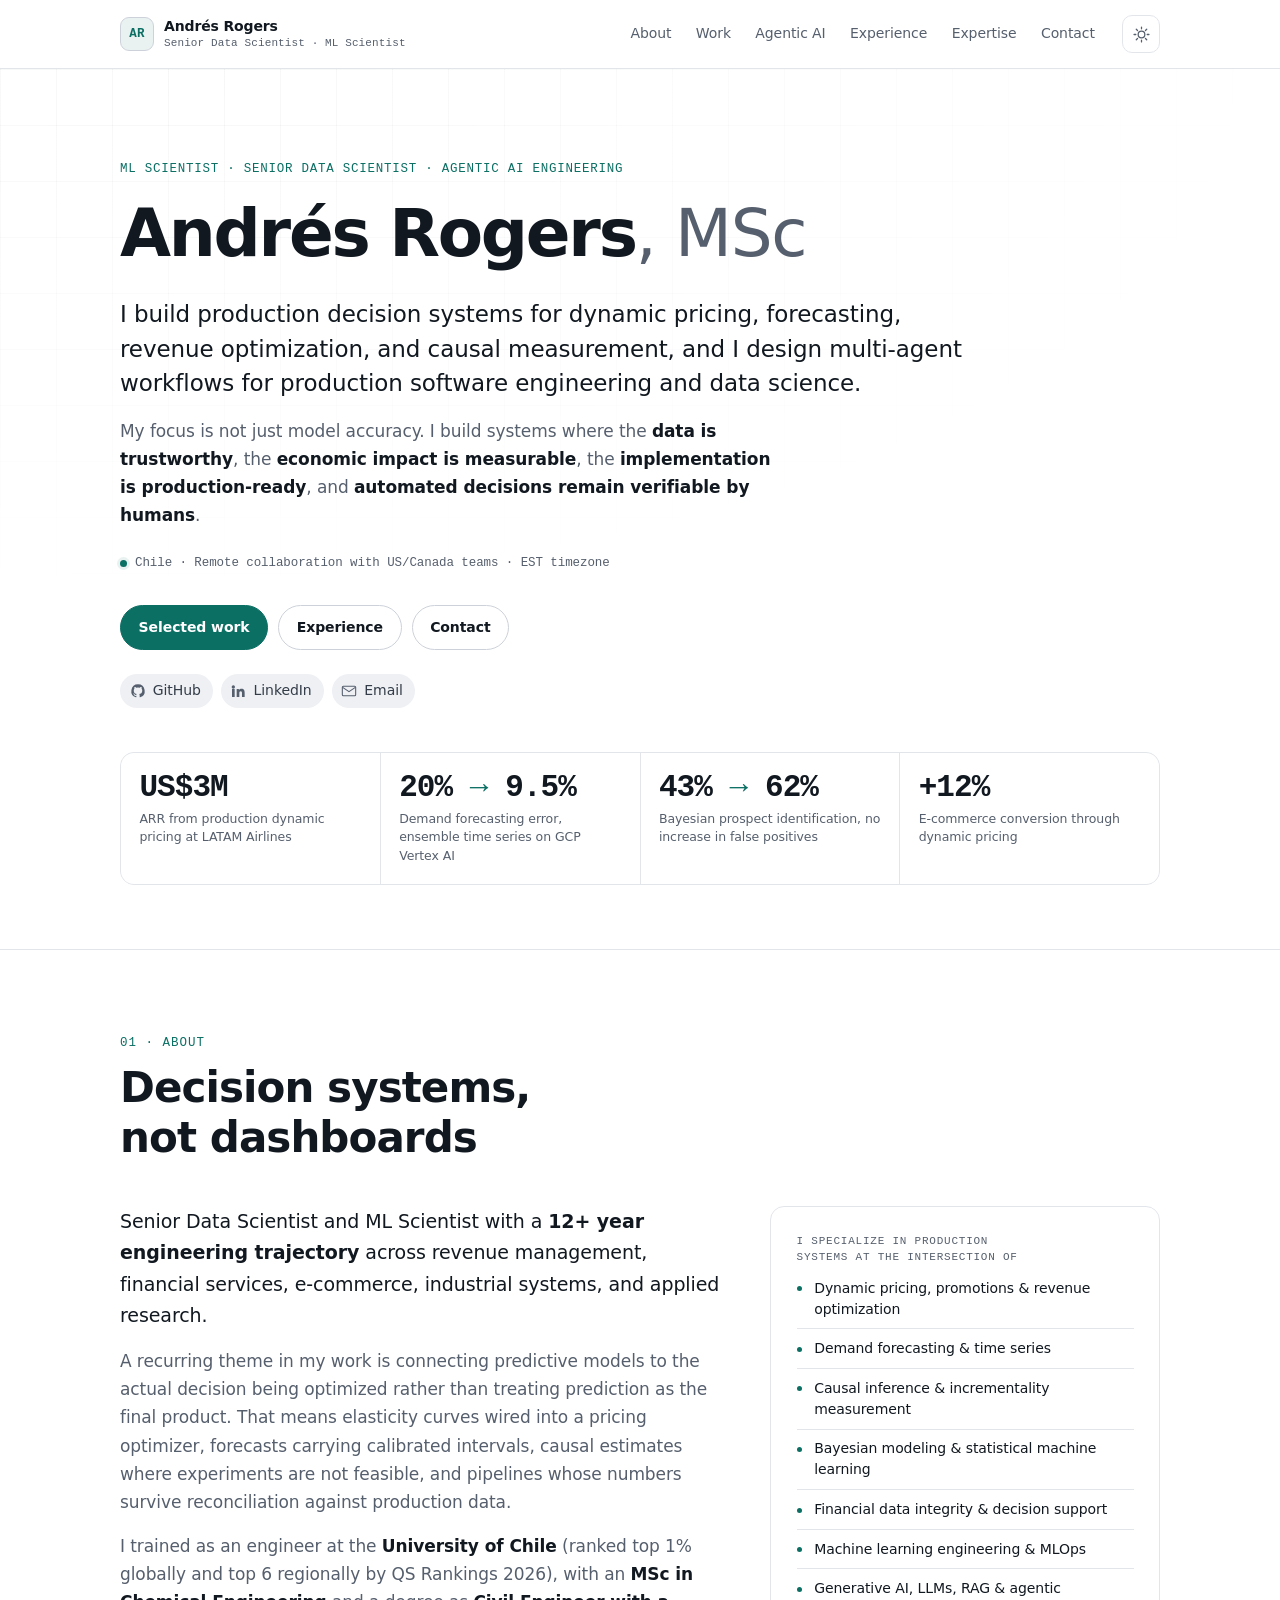
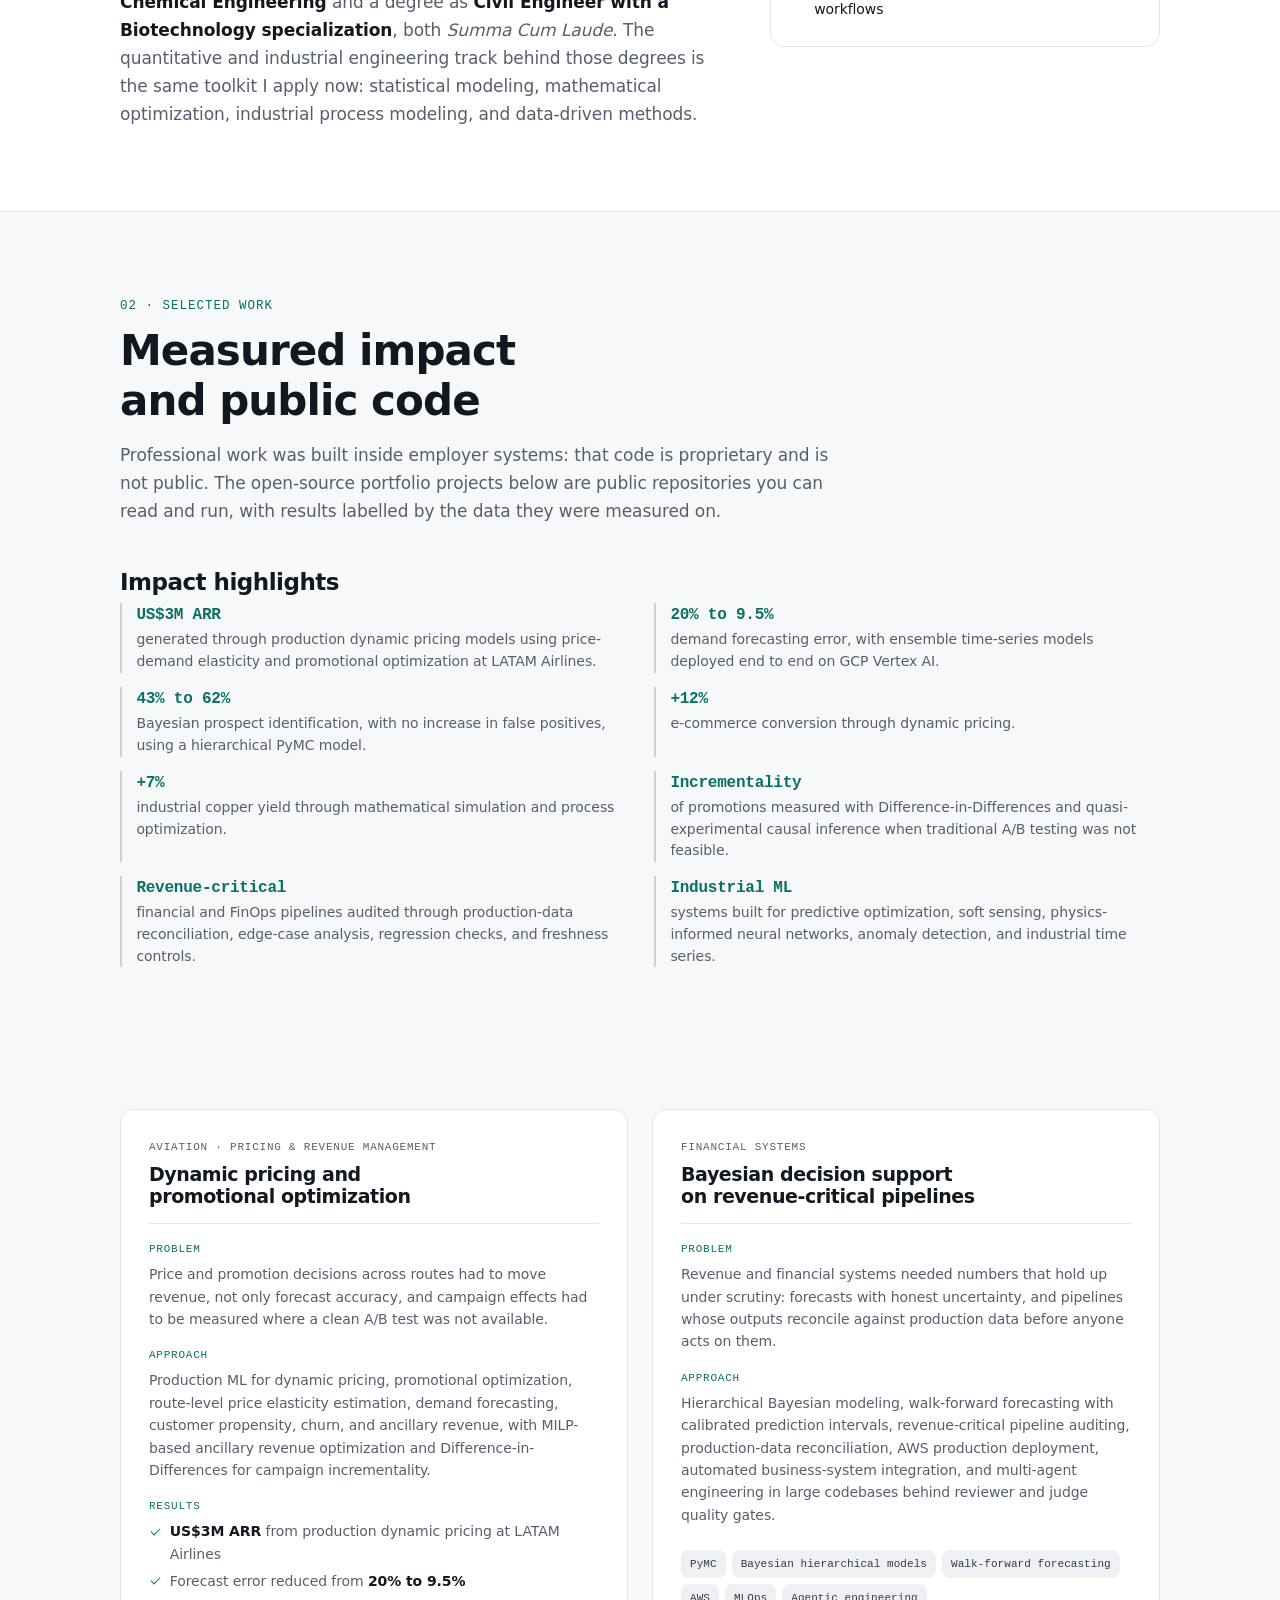
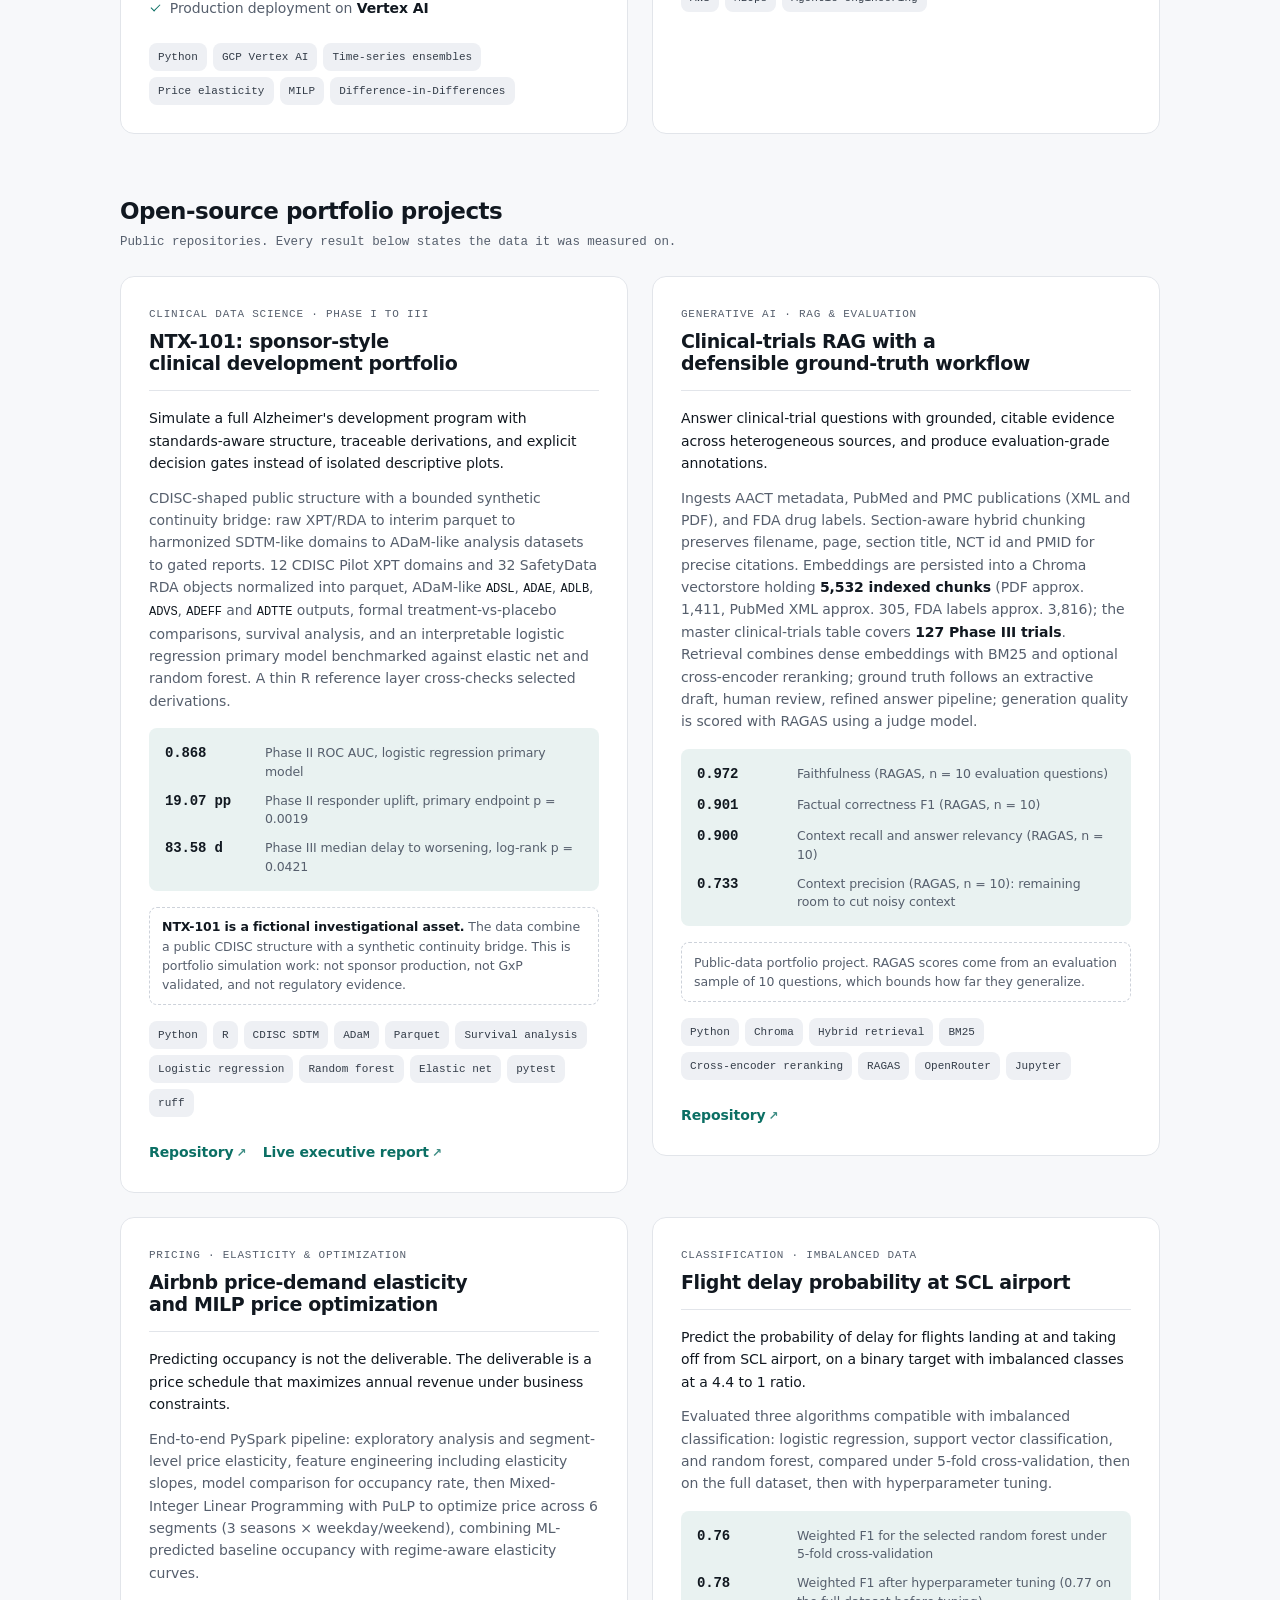
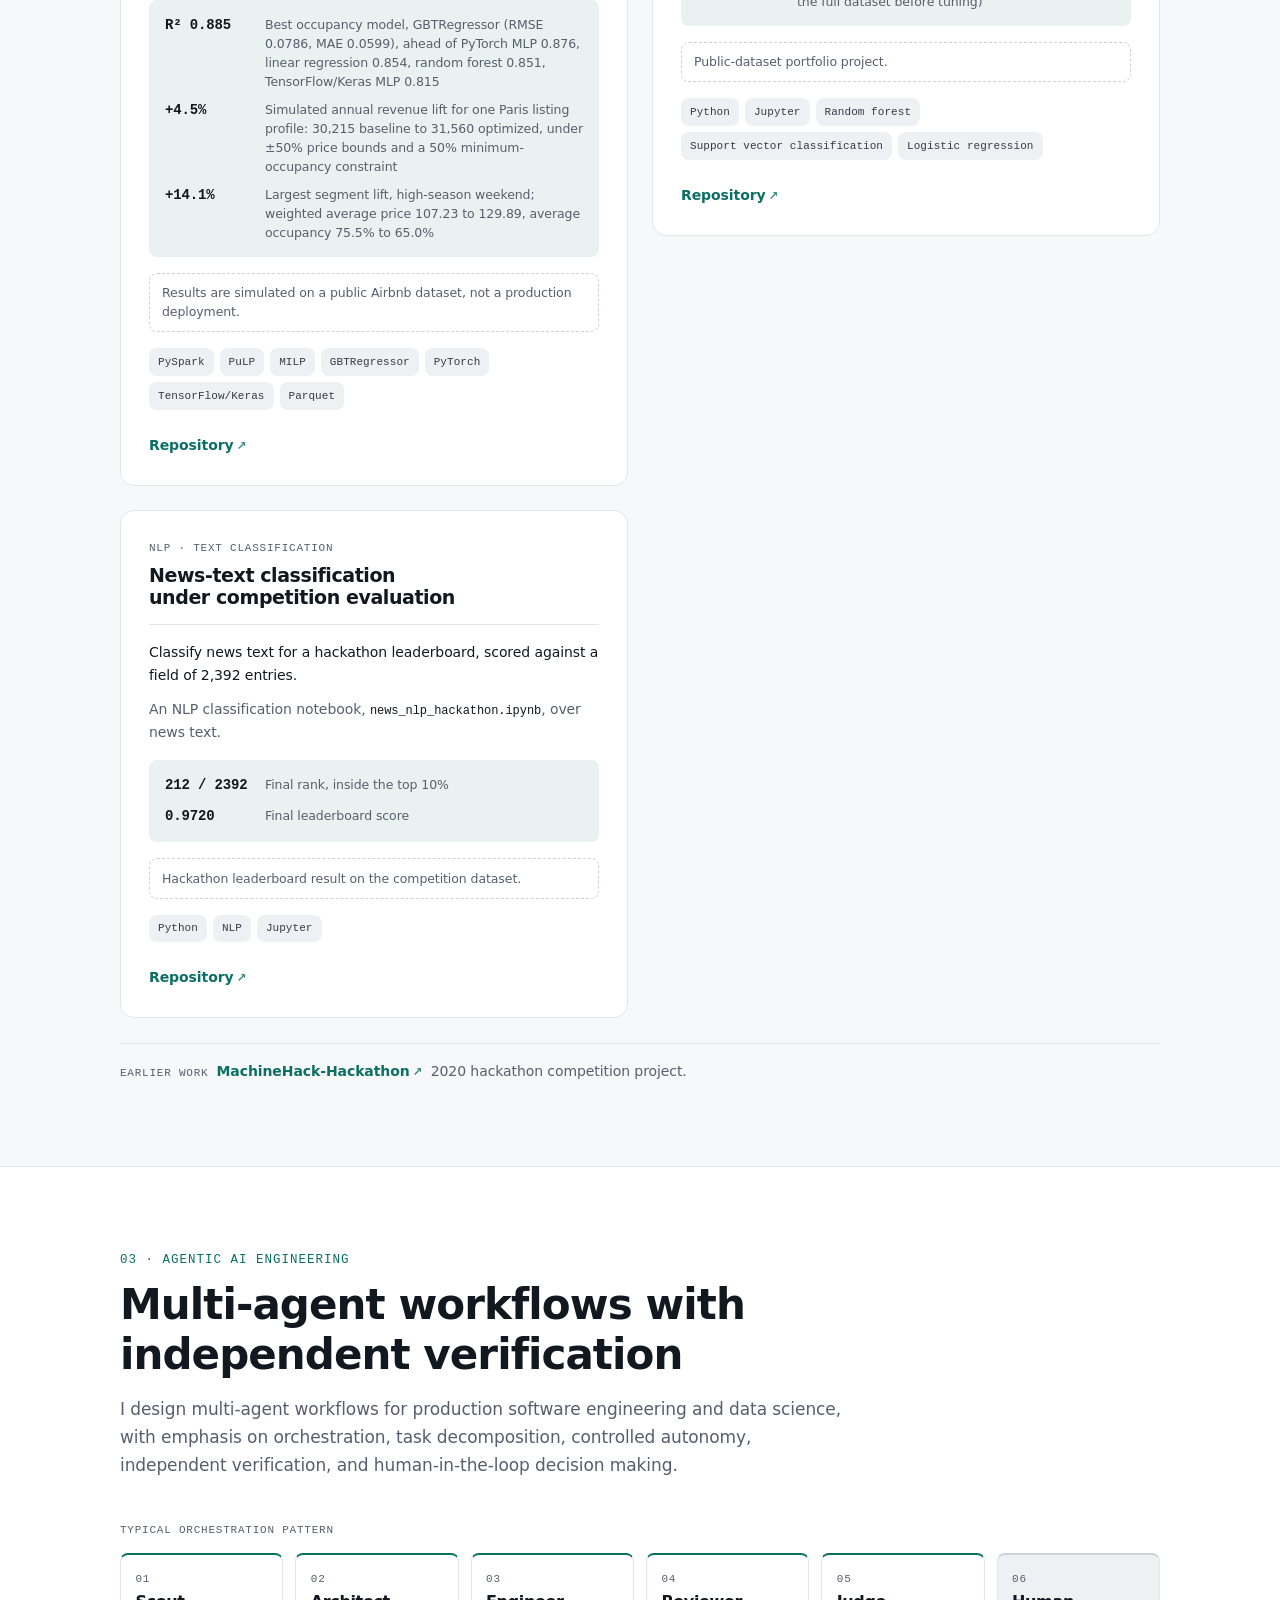
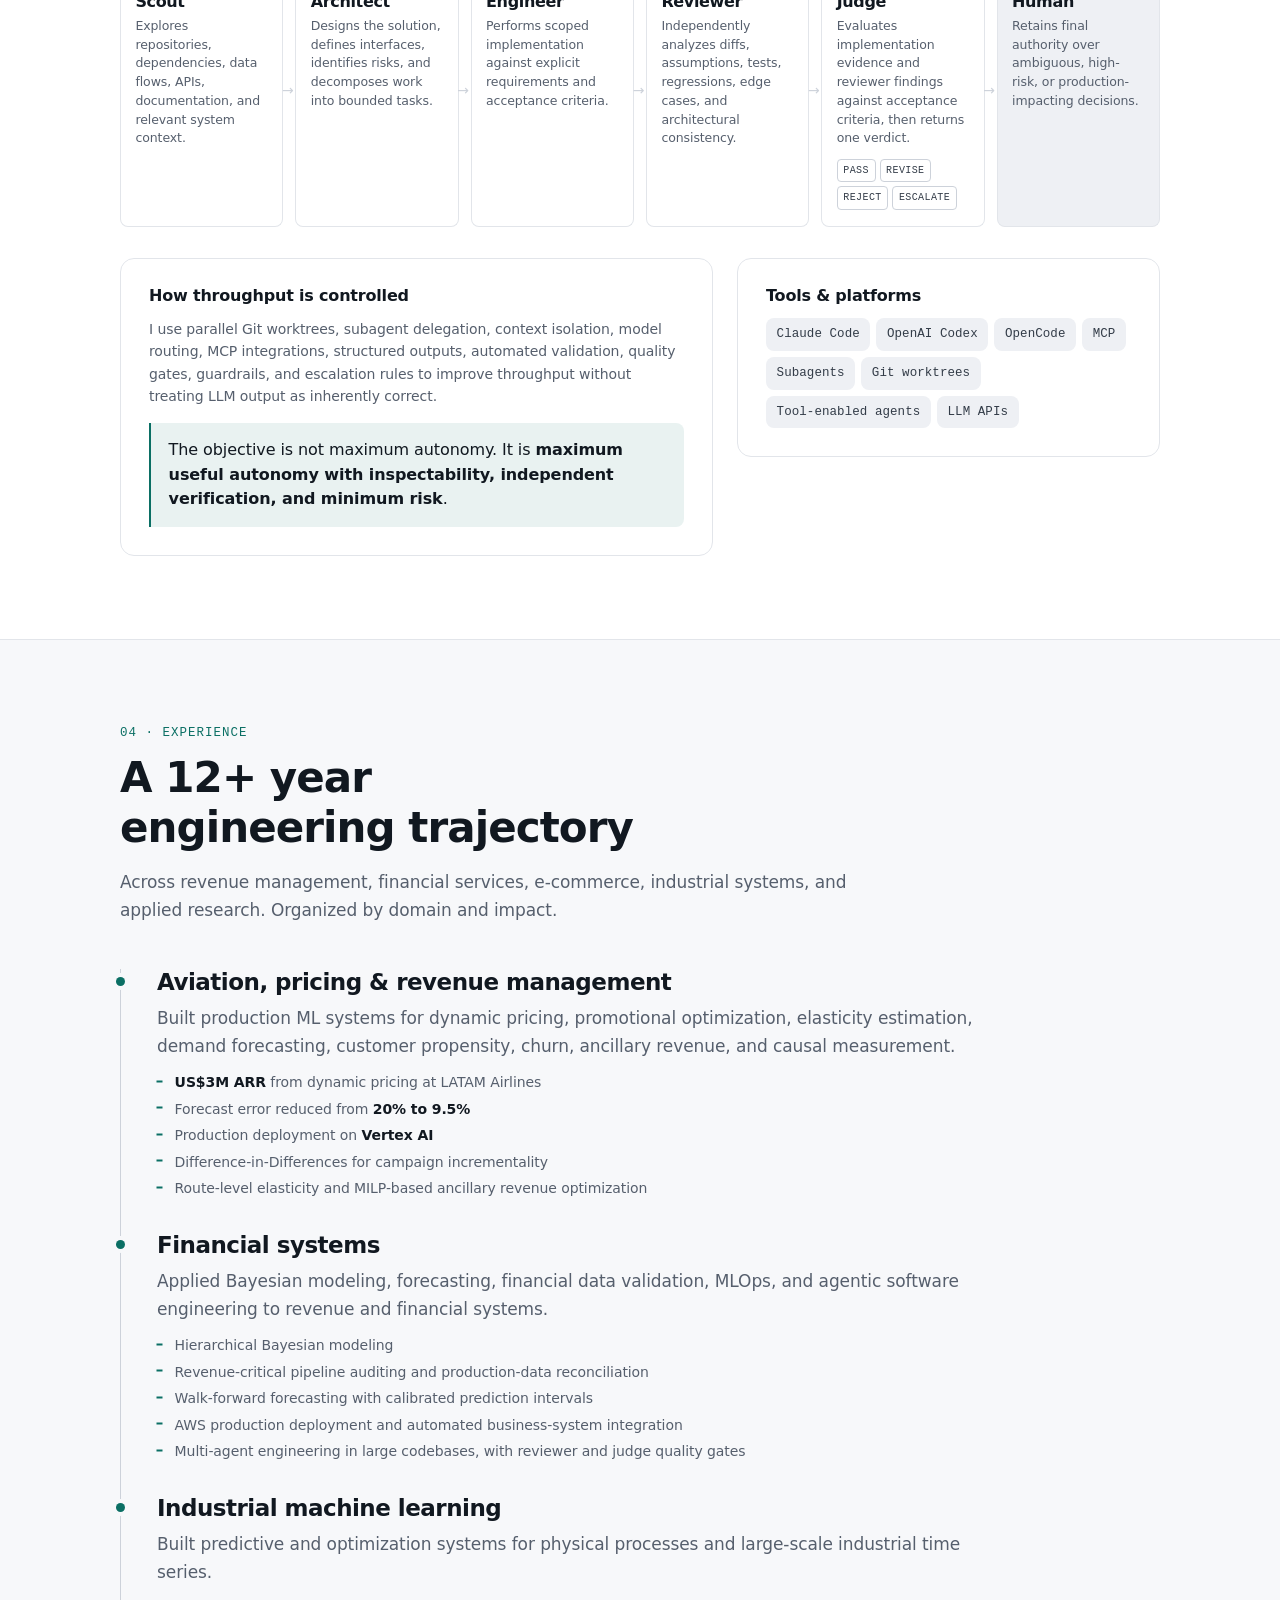
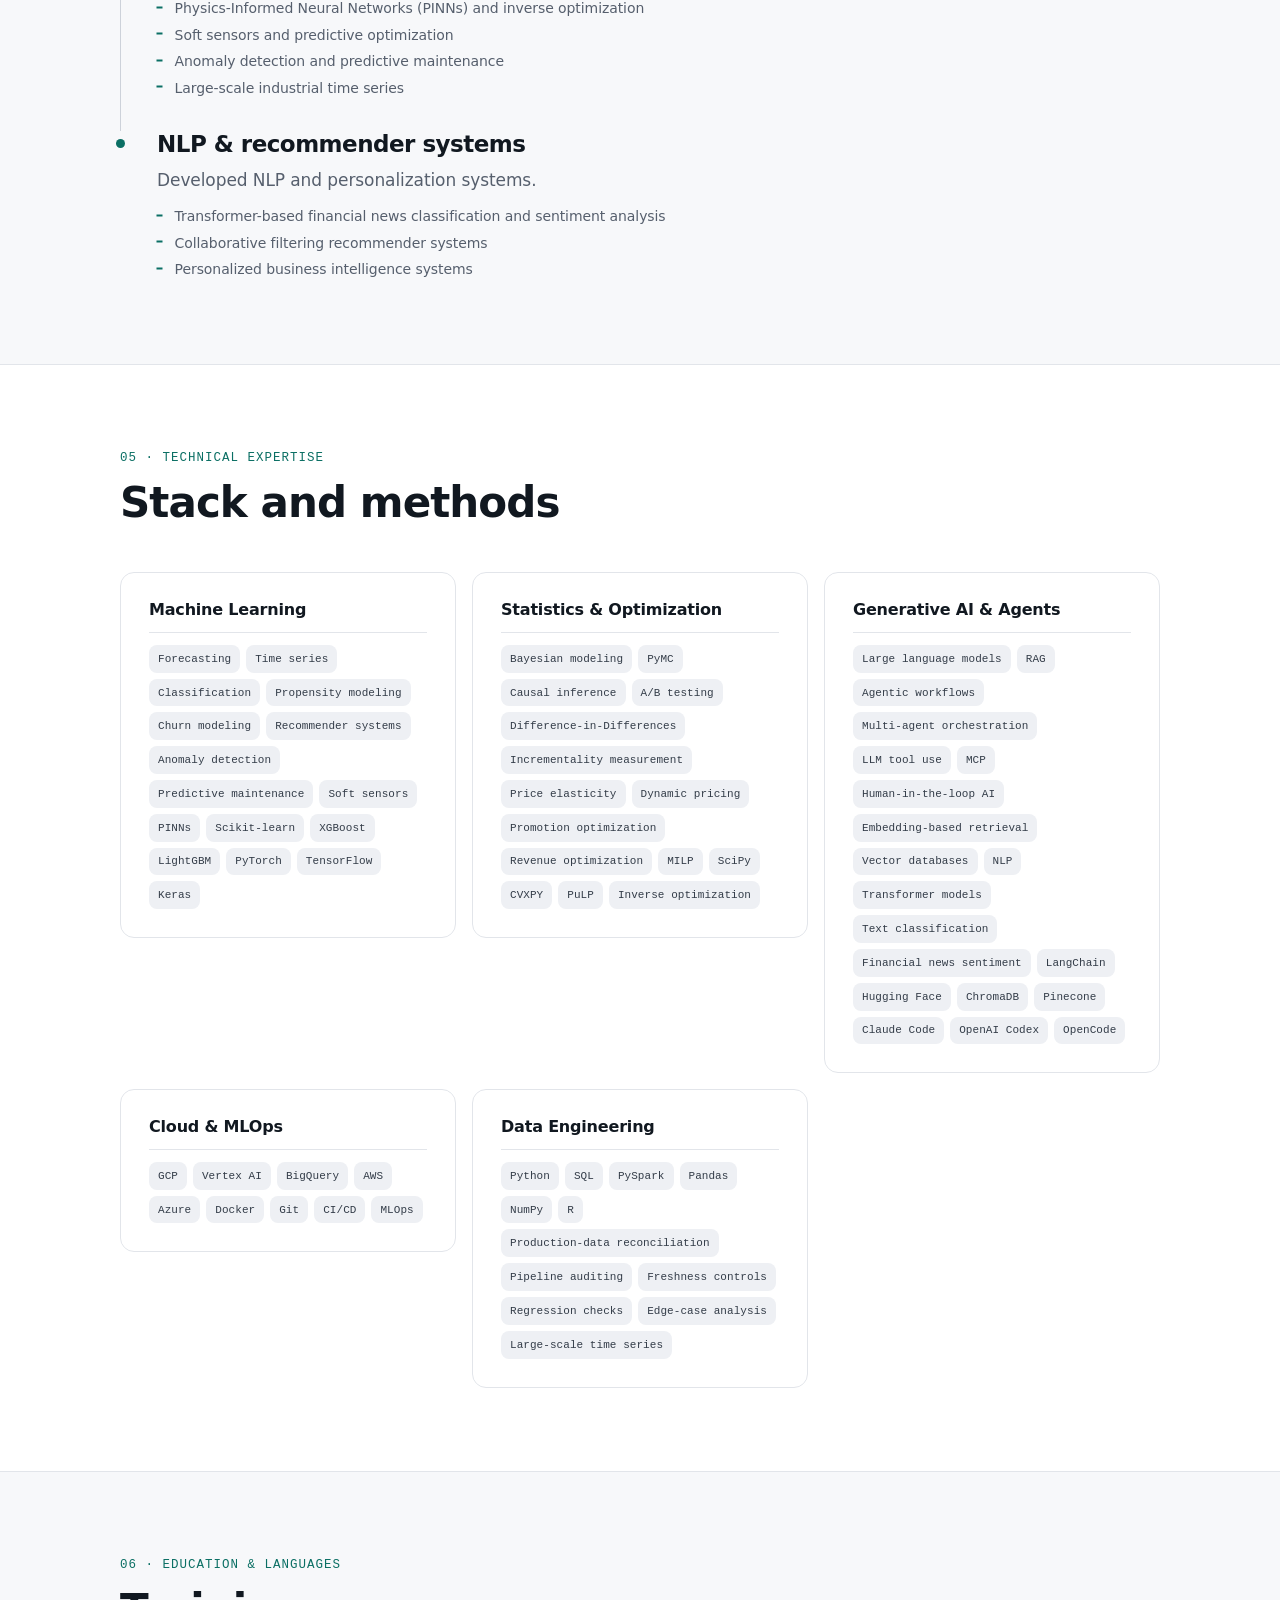
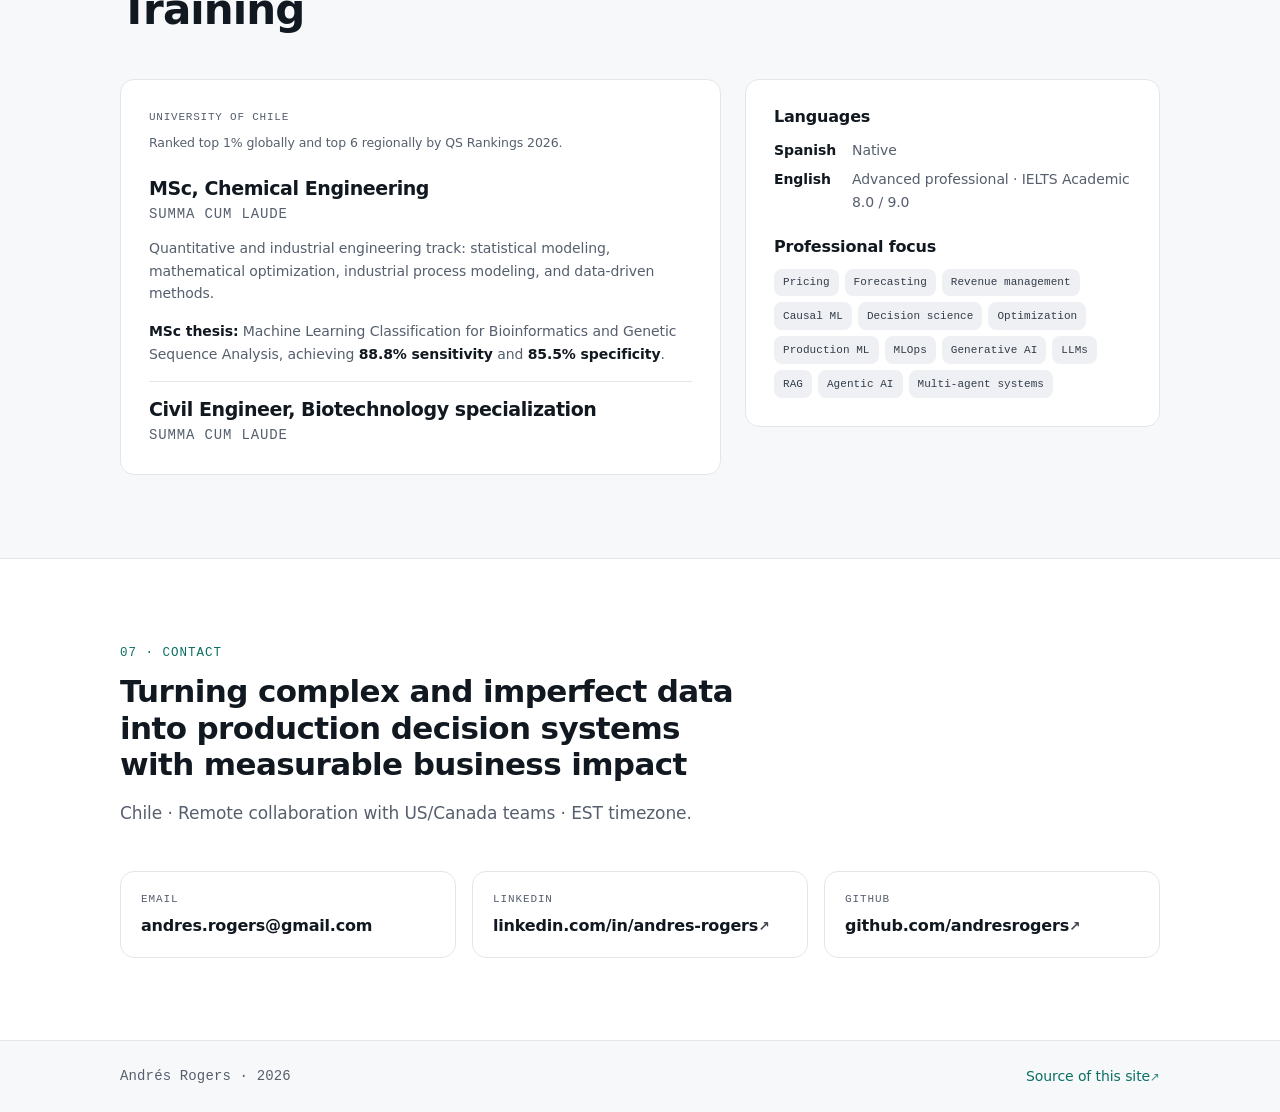
==== index.html @ 5657f686 "Add portfolio site Single-page static portfolio: hero with headline impact metrics, about, professio" ====
<!DOCTYPE html>
<html lang="en" data-theme="dark">
<head>
<meta charset="utf-8">
<meta name="viewport" content="width=device-width, initial-scale=1">
<title>Andrés Rogers · Senior Data Scientist &amp; ML Scientist</title>
<meta name="description" content="ML Scientist and Senior Data Scientist: production dynamic pricing, forecasting, causal inference, revenue optimization, and agentic AI engineering.">
<meta name="author" content="Andrés Rogers">
<link rel="canonical" href="https://andresrogers.github.io/">
<meta name="color-scheme" content="dark light">
<meta name="theme-color" content="#0a0c0f" media="(prefers-color-scheme: dark)">
<meta name="theme-color" content="#ffffff" media="(prefers-color-scheme: light)">
<meta property="og:type" content="website">
<meta property="og:site_name" content="Andrés Rogers">
<meta property="og:locale" content="en_US">
<meta property="og:title" content="Andrés Rogers · Senior Data Scientist &amp; ML Scientist">
<meta property="og:description" content="Production dynamic pricing, forecasting, causal inference, revenue optimization, and agentic AI engineering. 12+ year engineering trajectory.">
<meta property="og:url" content="https://andresrogers.github.io/">
<meta property="og:image" content="https://andresrogers.github.io/assets/og-image.png">
<meta property="og:image:width" content="1200">
<meta property="og:image:height" content="630">
<meta property="og:image:alt" content="Andrés Rogers, Senior Data Scientist and ML Scientist">
<meta name="twitter:card" content="summary_large_image">
<meta name="twitter:title" content="Andrés Rogers · Senior Data Scientist &amp; ML Scientist">
<meta name="twitter:description" content="Production dynamic pricing, forecasting, causal inference, revenue optimization, and agentic AI engineering. 12+ year engineering trajectory.">
<meta name="twitter:image" content="https://andresrogers.github.io/assets/og-image.png">
<meta name="twitter:image:alt" content="Andrés Rogers, Senior Data Scientist and ML Scientist">
<link rel="icon" href="assets/favicon.svg" type="image/svg+xml">
<link rel="apple-touch-icon" href="assets/favicon.svg">
<script>
(function () {
  var root = document.documentElement;
  try {
    var s = window.localStorage.getItem("theme");
    var t = (s === "light" || s === "dark")
      ? s
      : (window.matchMedia && window.matchMedia("(prefers-color-scheme: light)").matches ? "light" : "dark");
    root.setAttribute("data-theme", t);
  } catch (e) {
    root.setAttribute("data-theme", "dark");
  }
  root.classList.add("js");
  window.__revealGuard = window.setTimeout(function () {
    root.classList.remove("js");
  }, 2500);
})();
</script>
<link rel="stylesheet" href="assets/css/style.css">
<script type="application/ld+json">
{
  "@context": "https://schema.org",
  "@type": "Person",
  "name": "Andrés Rogers",
  "alternateName": "Andres Rogers",
  "jobTitle": "Senior Data Scientist / ML Scientist",
  "description": "Senior Data Scientist and ML Scientist with a 12+ year engineering trajectory across revenue management, financial services, e-commerce, industrial systems, and applied research.",
  "url": "https://andresrogers.github.io/",
  "email": "mailto:andres.rogers@gmail.com",
  "alumniOf": {
    "@type": "CollegeOrUniversity",
    "name": "University of Chile"
  },
  "sameAs": [
    "https://github.com/andresrogers",
    "https://www.linkedin.com/in/andres-rogers"
  ],
  "knowsAbout": [
    "Dynamic Pricing",
    "Revenue Optimization",
    "Demand Forecasting",
    "Time Series",
    "Causal Inference",
    "Difference-in-Differences",
    "Incrementality Measurement",
    "Bayesian Modeling",
    "Mathematical Optimization",
    "Mixed-Integer Linear Programming",
    "Production Machine Learning",
    "MLOps",
    "Generative AI",
    "Large Language Models",
    "Retrieval-Augmented Generation",
    "Agentic AI",
    "Multi-Agent Systems"
  ],
  "knowsLanguage": [
    {"@type": "Language", "name": "Spanish"},
    {"@type": "Language", "name": "English"}
  ]
}
</script>
</head>
<body>
<a class="skip-link" href="#main">Skip to main content</a>

<header class="site-header" id="site-header">
  <div class="wrap header-inner">
    <a class="brand" href="#top">
      <span class="brand-mark" aria-hidden="true">AR</span>
      <span class="brand-text">
        <span class="brand-name">Andrés Rogers</span>
        <span class="brand-role">Senior Data Scientist · ML Scientist</span>
      </span>
    </a>

    <nav class="site-nav" id="site-nav" aria-label="Main">
      <ul>
        <li><a href="#about">About</a></li>
        <li><a href="#work">Work</a></li>
        <li><a href="#agentic">Agentic AI</a></li>
        <li><a href="#experience">Experience</a></li>
        <li><a href="#expertise">Expertise</a></li>
        <li><a href="#contact">Contact</a></li>
      </ul>
    </nav>

    <div class="header-actions">
      <button class="icon-btn" id="theme-toggle" type="button" aria-label="Switch to light theme">
        <svg class="icon icon-moon" viewBox="0 0 24 24" aria-hidden="true" focusable="false">
          <path d="M20 14.5A8.5 8.5 0 0 1 9.5 4a8.5 8.5 0 1 0 10.5 10.5Z" fill="none" stroke="currentColor" stroke-width="1.6" stroke-linejoin="round"/>
        </svg>
        <svg class="icon icon-sun" viewBox="0 0 24 24" aria-hidden="true" focusable="false">
          <circle cx="12" cy="12" r="4.2" fill="none" stroke="currentColor" stroke-width="1.6"/>
          <path d="M12 2.6v2.2M12 19.2v2.2M2.6 12h2.2M19.2 12h2.2M5.4 5.4l1.6 1.6M17 17l1.6 1.6M18.6 5.4 17 7M7 17l-1.6 1.6" fill="none" stroke="currentColor" stroke-width="1.6" stroke-linecap="round"/>
        </svg>
      </button>
      <button class="icon-btn menu-btn" id="menu-toggle" type="button" aria-expanded="false" aria-controls="site-nav" aria-label="Open menu">
        <svg class="icon icon-menu" viewBox="0 0 24 24" aria-hidden="true" focusable="false">
          <path d="M4 7h16M4 12h16M4 17h16" fill="none" stroke="currentColor" stroke-width="1.7" stroke-linecap="round"/>
        </svg>
        <svg class="icon icon-close" viewBox="0 0 24 24" aria-hidden="true" focusable="false">
          <path d="M6 6l12 12M18 6 6 18" fill="none" stroke="currentColor" stroke-width="1.7" stroke-linecap="round"/>
        </svg>
      </button>
    </div>
  </div>
</header>

<main id="main">

  <!-- Hero -->
  <section class="hero" id="top" aria-labelledby="hero-title">
    <div class="wrap hero-inner">
      <p class="eyebrow">ML Scientist · Senior Data Scientist · Agentic AI Engineering</p>
      <h1 id="hero-title">Andrés Rogers<span class="h1-suffix">, MSc</span></h1>
      <p class="hero-lede">
        I build production decision systems for dynamic pricing, forecasting, revenue
        optimization, and causal measurement, and I design multi-agent workflows for
        production software engineering and data science.
      </p>
      <p class="hero-stance">
        My focus is not just model accuracy. I build systems where the
        <strong>data is trustworthy</strong>, the <strong>economic impact is measurable</strong>,
        the <strong>implementation is production-ready</strong>, and
        <strong>automated decisions remain verifiable by humans</strong>.
      </p>

      <p class="hero-meta">
        <span class="meta-dot" aria-hidden="true"></span>
        Chile · Remote collaboration with US/Canada teams · EST timezone
      </p>

      <div class="hero-actions">
        <a class="btn btn-primary" href="#work">Selected work</a>
        <a class="btn" href="#experience">Experience</a>
        <a class="btn" href="#contact">Contact</a>
      </div>

      <ul class="hero-links" aria-label="Primary links">
        <li>
          <a class="link-chip" href="https://github.com/andresrogers" target="_blank" rel="noopener noreferrer">
            <svg class="icon" viewBox="0 0 24 24" aria-hidden="true" focusable="false">
              <path d="M12 2a10 10 0 0 0-3.16 19.49c.5.09.68-.22.68-.48v-1.7c-2.78.6-3.37-1.34-3.37-1.34-.45-1.16-1.11-1.47-1.11-1.47-.91-.62.07-.61.07-.61 1 .07 1.53 1.03 1.53 1.03.89 1.53 2.34 1.09 2.91.83.09-.65.35-1.09.63-1.34-2.22-.25-4.56-1.11-4.56-4.95 0-1.09.39-1.98 1.03-2.68-.1-.25-.45-1.27.1-2.65 0 0 .84-.27 2.75 1.02a9.6 9.6 0 0 1 5 0c1.91-1.29 2.75-1.02 2.75-1.02.55 1.38.2 2.4.1 2.65.64.7 1.03 1.59 1.03 2.68 0 3.85-2.35 4.7-4.58 4.94.36.31.68.92.68 1.86v2.75c0 .27.18.58.69.48A10 10 0 0 0 12 2Z" fill="currentColor"/>
            </svg>
            GitHub
          </a>
        </li>
        <li>
          <a class="link-chip" href="https://www.linkedin.com/in/andres-rogers" target="_blank" rel="noopener noreferrer">
            <svg class="icon" viewBox="0 0 24 24" aria-hidden="true" focusable="false">
              <path d="M4.98 3.5a2.5 2.5 0 1 1 0 5 2.5 2.5 0 0 1 0-5ZM3 9h4v12H3V9Zm6.5 0h3.83v1.64h.05c.53-1 1.84-2.05 3.79-2.05 4.05 0 4.8 2.67 4.8 6.14V21h-4v-5.5c0-1.31-.02-3-1.83-3-1.84 0-2.12 1.44-2.12 2.92V21h-4V9Z" fill="currentColor"/>
            </svg>
            LinkedIn
          </a>
        </li>
        <li>
          <a class="link-chip" href="mailto:andres.rogers@gmail.com">
            <svg class="icon" viewBox="0 0 24 24" aria-hidden="true" focusable="false">
              <path d="M3.5 5h17A1.5 1.5 0 0 1 22 6.5v11A1.5 1.5 0 0 1 20.5 19h-17A1.5 1.5 0 0 1 2 17.5v-11A1.5 1.5 0 0 1 3.5 5Z" fill="none" stroke="currentColor" stroke-width="1.6"/>
              <path d="m3 7 9 6 9-6" fill="none" stroke="currentColor" stroke-width="1.6" stroke-linecap="round"/>
            </svg>
            Email
          </a>
        </li>
      </ul>

      <ul class="metrics" aria-label="Headline impact metrics">
        <li class="metric">
          <span class="metric-value">US$3M</span>
          <span class="metric-label">ARR from production dynamic pricing at LATAM Airlines</span>
        </li>
        <li class="metric">
          <span class="metric-value">20%<span class="sr-only"> to</span> <span class="arrow" aria-hidden="true">&#8594;</span> 9.5%</span>
          <span class="metric-label">Demand forecasting error, ensemble time series on GCP Vertex AI</span>
        </li>
        <li class="metric">
          <span class="metric-value">43%<span class="sr-only"> to</span> <span class="arrow" aria-hidden="true">&#8594;</span> 62%</span>
          <span class="metric-label">Bayesian prospect identification, no increase in false positives</span>
        </li>
        <li class="metric">
          <span class="metric-value">+12%</span>
          <span class="metric-label">E-commerce conversion through dynamic pricing</span>
        </li>
      </ul>
    </div>
  </section>

  <!-- About -->
  <section class="section" id="about" aria-labelledby="about-title">
    <div class="wrap">
      <header class="section-head reveal">
        <p class="section-kicker">01 · About</p>
        <h2 id="about-title">Decision systems, not dashboards</h2>
      </header>

      <div class="about-grid">
        <div class="about-main reveal">
          <p class="lead">
            Senior Data Scientist and ML Scientist with a <strong>12+ year engineering
            trajectory</strong> across revenue management, financial services, e-commerce,
            industrial systems, and applied research.
          </p>
          <p>
            A recurring theme in my work is connecting predictive models to the actual decision
            being optimized rather than treating prediction as the final product. That means
            elasticity curves wired into a pricing optimizer, forecasts carrying calibrated
            intervals, causal estimates where experiments are not feasible, and pipelines whose
            numbers survive reconciliation against production data.
          </p>
          <p>
            I trained as an engineer at the <strong>University of Chile</strong> (ranked top 1%
            globally and top 6 regionally by QS Rankings 2026), with an
            <strong>MSc in Chemical Engineering</strong> and a degree as
            <strong>Civil Engineer with a Biotechnology specialization</strong>, both
            <em>Summa Cum Laude</em>. The quantitative and industrial engineering track behind
            those degrees is the same toolkit I apply now: statistical modeling, mathematical
            optimization, industrial process modeling, and data-driven methods.
          </p>
        </div>

        <div class="about-side reveal">
          <h3 class="side-title">I specialize in production systems at the intersection of</h3>
          <ul class="spec-list">
            <li>Dynamic pricing, promotions &amp; revenue optimization</li>
            <li>Demand forecasting &amp; time series</li>
            <li>Causal inference &amp; incrementality measurement</li>
            <li>Bayesian modeling &amp; statistical machine learning</li>
            <li>Financial data integrity &amp; decision support</li>
            <li>Machine learning engineering &amp; MLOps</li>
            <li>Generative AI, LLMs, RAG &amp; agentic workflows</li>
          </ul>
        </div>
      </div>
    </div>
  </section>

  <!-- Selected work -->
  <section class="section section-alt" id="work" aria-labelledby="work-title">
    <div class="wrap">
      <header class="section-head reveal">
        <p class="section-kicker">02 · Selected work</p>
        <h2 id="work-title">Measured impact and public code</h2>
        <p class="section-sub">
          Professional work was built inside employer systems: that code is proprietary and is
          not public. The open-source portfolio projects below are public repositories you can
          read and run, with results labelled by the data they were measured on.
        </p>
      </header>

      <h3 class="subhead reveal" id="impact-highlights">Impact highlights</h3>
      <ul class="impact-list reveal">
        <li>
          <span class="impact-figure">US$3M ARR</span>
          generated through production dynamic pricing models using price-demand elasticity and
          promotional optimization at LATAM Airlines.
        </li>
        <li>
          <span class="impact-figure">20% to 9.5%</span>
          demand forecasting error, with ensemble time-series models deployed end to end on
          GCP Vertex AI.
        </li>
        <li>
          <span class="impact-figure">43% to 62%</span>
          Bayesian prospect identification, with no increase in false positives, using a
          hierarchical PyMC model.
        </li>
        <li>
          <span class="impact-figure">+12%</span>
          e-commerce conversion through dynamic pricing.
        </li>
        <li>
          <span class="impact-figure">+7%</span>
          industrial copper yield through mathematical simulation and process optimization.
        </li>
        <li>
          <span class="impact-figure">Incrementality</span>
          of promotions measured with Difference-in-Differences and quasi-experimental causal
          inference when traditional A/B testing was not feasible.
        </li>
        <li>
          <span class="impact-figure">Revenue-critical</span>
          financial and FinOps pipelines audited through production-data reconciliation,
          edge-case analysis, regression checks, and freshness controls.
        </li>
        <li>
          <span class="impact-figure">Industrial ML</span>
          systems built for predictive optimization, soft sensing, physics-informed neural
          networks, anomaly detection, and industrial time series.
        </li>
      </ul>

      <h3 class="subhead reveal" id="case-studies">Professional case studies</h3>
      <p class="subhead-note reveal">Employer systems. Proprietary code, no public repository.</p>

      <div class="cases">
        <article class="card case reveal">
          <div class="case-head">
            <p class="card-kicker">Aviation · Pricing &amp; revenue management</p>
            <h4>Dynamic pricing and promotional optimization</h4>
          </div>
          <dl class="case-body">
            <dt>Problem</dt>
            <dd>
              Price and promotion decisions across routes had to move
              revenue, not only forecast accuracy, and campaign effects had to be measured where
              a clean A/B test was not available.
            </dd>
            <dt>Approach</dt>
            <dd>
              Production ML for dynamic pricing, promotional optimization, route-level price
              elasticity estimation, demand forecasting, customer propensity, churn, and
              ancillary revenue, with MILP-based ancillary revenue optimization and
              Difference-in-Differences for campaign incrementality.
            </dd>
            <dt>Results</dt>
            <dd>
              <ul class="tick-list">
                <li><strong>US$3M ARR</strong> from production dynamic pricing at LATAM Airlines</li>
                <li>Forecast error reduced from <strong>20% to 9.5%</strong></li>
                <li>Production deployment on <strong>Vertex AI</strong></li>
              </ul>
            </dd>
          </dl>
          <ul class="chips" aria-label="Technologies">
            <li class="chip">Python</li>
            <li class="chip">GCP Vertex AI</li>
            <li class="chip">Time-series ensembles</li>
            <li class="chip">Price elasticity</li>
            <li class="chip">MILP</li>
            <li class="chip">Difference-in-Differences</li>
          </ul>
        </article>

        <article class="card case reveal">
          <div class="case-head">
            <p class="card-kicker">Financial systems</p>
            <h4>Bayesian decision support on revenue-critical pipelines</h4>
          </div>
          <dl class="case-body">
            <dt>Problem</dt>
            <dd>
              Revenue and financial systems needed numbers that hold up under scrutiny: forecasts
              with honest uncertainty, and pipelines whose outputs reconcile against production
              data before anyone acts on them.
            </dd>
            <dt>Approach</dt>
            <dd>
              Hierarchical Bayesian modeling, walk-forward forecasting with calibrated prediction
              intervals, revenue-critical pipeline auditing, production-data reconciliation, AWS
              production deployment, automated business-system integration, and multi-agent
              engineering in large codebases behind reviewer and judge quality gates.
            </dd>
          </dl>
          <ul class="chips" aria-label="Technologies">
            <li class="chip">PyMC</li>
            <li class="chip">Bayesian hierarchical models</li>
            <li class="chip">Walk-forward forecasting</li>
            <li class="chip">AWS</li>
            <li class="chip">MLOps</li>
            <li class="chip">Agentic engineering</li>
          </ul>
        </article>
      </div>

      <h3 class="subhead reveal" id="projects">Open-source portfolio projects</h3>
      <p class="subhead-note reveal">
        Public repositories. Every result below states the data it was measured on.
      </p>

      <div class="projects">

        <article class="card project reveal">
          <div class="project-head">
            <p class="card-kicker">Clinical data science · Phase I to III</p>
            <h4>NTX-101: sponsor-style clinical development portfolio</h4>
          </div>
          <p class="project-problem">
            Simulate a full Alzheimer's development program with standards-aware structure,
            traceable derivations, and explicit decision gates instead of isolated descriptive
            plots.
          </p>
          <p class="project-approach">
            CDISC-shaped public structure with a bounded synthetic continuity bridge:
            raw XPT/RDA to interim parquet to harmonized SDTM-like domains to ADaM-like analysis
            datasets to gated reports. 12 CDISC Pilot XPT domains and 32 SafetyData RDA objects
            normalized into parquet, ADaM-like <code>ADSL</code>, <code>ADAE</code>,
            <code>ADLB</code>, <code>ADVS</code>, <code>ADEFF</code> and <code>ADTTE</code>
            outputs, formal treatment-vs-placebo comparisons, survival analysis, and an
            interpretable logistic regression primary model benchmarked against elastic net and
            random forest. A thin R reference layer cross-checks selected derivations.
          </p>
          <ul class="results" aria-label="Key results">
            <li><span class="res-num">0.868</span> <span class="res-txt">Phase II ROC AUC, logistic regression primary model</span></li>
            <li><span class="res-num">19.07 pp</span> <span class="res-txt">Phase II responder uplift, primary endpoint p = 0.0019</span></li>
            <li><span class="res-num">83.58 d</span> <span class="res-txt">Phase III median delay to worsening, log-rank p = 0.0421</span></li>
          </ul>
          <p class="caveat">
            <strong>NTX-101 is a fictional investigational asset.</strong> The data combine a
            public CDISC structure with a synthetic continuity bridge. This is portfolio
            simulation work: not sponsor production, not GxP validated, and not regulatory
            evidence.
          </p>
          <ul class="chips" aria-label="Stack">
            <li class="chip">Python</li>
            <li class="chip">R</li>
            <li class="chip">CDISC SDTM</li>
            <li class="chip">ADaM</li>
            <li class="chip">Parquet</li>
            <li class="chip">Survival analysis</li>
            <li class="chip">Logistic regression</li>
            <li class="chip">Random forest</li>
            <li class="chip">Elastic net</li>
            <li class="chip">pytest</li>
            <li class="chip">ruff</li>
          </ul>
          <p class="project-links">
            <a class="link-out" href="https://github.com/andresrogers/clinical-trial-machine-learning-for-biopharma-cdisc-sdtm-adam" target="_blank" rel="noopener noreferrer">Repository<span class="out" aria-hidden="true">&#8599;</span></a>
            <a class="link-out" href="https://andresrogers.github.io/clinical-trial-machine-learning-for-biopharma-cdisc-sdtm-adam/final_report/index.html" target="_blank" rel="noopener noreferrer">Live executive report<span class="out" aria-hidden="true">&#8599;</span></a>
          </p>
        </article>

        <article class="card project reveal">
          <div class="project-head">
            <p class="card-kicker">Generative AI · RAG &amp; evaluation</p>
            <h4>Clinical-trials RAG with a defensible ground-truth workflow</h4>
          </div>
          <p class="project-problem">
            Answer clinical-trial questions with grounded, citable evidence across heterogeneous
            sources, and produce evaluation-grade annotations.
          </p>
          <p class="project-approach">
            Ingests AACT metadata, PubMed and PMC publications (XML and PDF), and FDA drug
            labels. Section-aware hybrid chunking preserves filename, page, section title,
            NCT id and PMID for precise citations. Embeddings are persisted into a Chroma
            vectorstore holding <strong>5,532 indexed chunks</strong> (PDF approx. 1,411,
            PubMed XML approx. 305, FDA labels approx. 3,816); the master clinical-trials table
            covers <strong>127 Phase III trials</strong>. Retrieval combines dense embeddings
            with BM25 and optional cross-encoder reranking; ground truth follows an extractive
            draft, human review, refined answer pipeline; generation quality is scored with
            RAGAS using a judge model.
          </p>
          <ul class="results" aria-label="Key results">
            <li><span class="res-num">0.972</span> <span class="res-txt">Faithfulness (RAGAS, n = 10 evaluation questions)</span></li>
            <li><span class="res-num">0.901</span> <span class="res-txt">Factual correctness F1 (RAGAS, n = 10)</span></li>
            <li><span class="res-num">0.900</span> <span class="res-txt">Context recall and answer relevancy (RAGAS, n = 10)</span></li>
            <li><span class="res-num">0.733</span> <span class="res-txt">Context precision (RAGAS, n = 10): remaining room to cut noisy context</span></li>
          </ul>
          <p class="caveat">
            Public-data portfolio project. RAGAS scores come from an evaluation sample of
            10 questions, which bounds how far they generalize.
          </p>
          <ul class="chips" aria-label="Stack">
            <li class="chip">Python</li>
            <li class="chip">Chroma</li>
            <li class="chip">Hybrid retrieval</li>
            <li class="chip">BM25</li>
            <li class="chip">Cross-encoder reranking</li>
            <li class="chip">RAGAS</li>
            <li class="chip">OpenRouter</li>
            <li class="chip">Jupyter</li>
          </ul>
          <p class="project-links">
            <a class="link-out" href="https://github.com/andresrogers/ai-clinical-trials-rag" target="_blank" rel="noopener noreferrer">Repository<span class="out" aria-hidden="true">&#8599;</span></a>
          </p>
        </article>

        <article class="card project reveal">
          <div class="project-head">
            <p class="card-kicker">Pricing · Elasticity &amp; optimization</p>
            <h4>Airbnb price-demand elasticity and MILP price optimization</h4>
          </div>
          <p class="project-problem">
            Predicting occupancy is not the deliverable. The deliverable is a price schedule that
            maximizes annual revenue under business constraints.
          </p>
          <p class="project-approach">
            End-to-end PySpark pipeline: exploratory analysis and segment-level price elasticity,
            feature engineering including elasticity slopes, model comparison for occupancy rate,
            then Mixed-Integer Linear Programming with PuLP to optimize price across 6 segments
            (3 seasons &times; weekday/weekend), combining ML-predicted baseline occupancy with
            regime-aware elasticity curves.
          </p>
          <ul class="results" aria-label="Key results">
            <li><span class="res-num">R&sup2; 0.885</span> <span class="res-txt">Best occupancy model, GBTRegressor (RMSE 0.0786, MAE 0.0599), ahead of PyTorch MLP 0.876, linear regression 0.854, random forest 0.851, TensorFlow/Keras MLP 0.815</span></li>
            <li><span class="res-num">+4.5%</span> <span class="res-txt">Simulated annual revenue lift for one Paris listing profile: 30,215 baseline to 31,560 optimized, under &plusmn;50% price bounds and a 50% minimum-occupancy constraint</span></li>
            <li><span class="res-num">+14.1%</span> <span class="res-txt">Largest segment lift, high-season weekend; weighted average price 107.23 to 129.89, average occupancy 75.5% to 65.0%</span></li>
          </ul>
          <p class="caveat">
            Results are simulated on a public Airbnb dataset, not a production deployment.
          </p>
          <ul class="chips" aria-label="Stack">
            <li class="chip">PySpark</li>
            <li class="chip">PuLP</li>
            <li class="chip">MILP</li>
            <li class="chip">GBTRegressor</li>
            <li class="chip">PyTorch</li>
            <li class="chip">TensorFlow/Keras</li>
            <li class="chip">Parquet</li>
          </ul>
          <p class="project-links">
            <a class="link-out" href="https://github.com/andresrogers/airbnb_bookings_price_demand_elasticity_pyspark" target="_blank" rel="noopener noreferrer">Repository<span class="out" aria-hidden="true">&#8599;</span></a>
          </p>
        </article>

        <article class="card project reveal">
          <div class="project-head">
            <p class="card-kicker">Classification · Imbalanced data</p>
            <h4>Flight delay probability at SCL airport</h4>
          </div>
          <p class="project-problem">
            Predict the probability of delay for flights landing at and taking off from SCL
            airport, on a binary target with imbalanced classes at a 4.4 to 1 ratio.
          </p>
          <p class="project-approach">
            Evaluated three algorithms compatible with imbalanced classification: logistic
            regression, support vector classification, and random forest, compared under 5-fold
            cross-validation, then on the full dataset, then with hyperparameter tuning.
          </p>
          <ul class="results" aria-label="Key results">
            <li><span class="res-num">0.76</span> <span class="res-txt">Weighted F1 for the selected random forest under 5-fold cross-validation</span></li>
            <li><span class="res-num">0.78</span> <span class="res-txt">Weighted F1 after hyperparameter tuning (0.77 on the full dataset before tuning)</span></li>
          </ul>
          <p class="caveat">Public-dataset portfolio project.</p>
          <ul class="chips" aria-label="Stack">
            <li class="chip">Python</li>
            <li class="chip">Jupyter</li>
            <li class="chip">Random forest</li>
            <li class="chip">Support vector classification</li>
            <li class="chip">Logistic regression</li>
          </ul>
          <p class="project-links">
            <a class="link-out" href="https://github.com/andresrogers/Predict_Flight_Delays" target="_blank" rel="noopener noreferrer">Repository<span class="out" aria-hidden="true">&#8599;</span></a>
          </p>
        </article>

        <article class="card project reveal">
          <div class="project-head">
            <p class="card-kicker">NLP · Text classification</p>
            <h4>News-text classification under competition evaluation</h4>
          </div>
          <p class="project-problem">
            Classify news text for a hackathon leaderboard, scored against a field of
            2,392 entries.
          </p>
          <p class="project-approach">
            An NLP classification notebook, <code>news_nlp_hackathon.ipynb</code>, over news
            text.
          </p>
          <ul class="results" aria-label="Key results">
            <li><span class="res-num">212 / 2392</span> <span class="res-txt">Final rank, inside the top 10%</span></li>
            <li><span class="res-num">0.9720</span> <span class="res-txt">Final leaderboard score</span></li>
          </ul>
          <p class="caveat">Hackathon leaderboard result on the competition dataset.</p>
          <ul class="chips" aria-label="Stack">
            <li class="chip">Python</li>
            <li class="chip">NLP</li>
            <li class="chip">Jupyter</li>
          </ul>
          <p class="project-links">
            <a class="link-out" href="https://github.com/andresrogers/NLP_Classification" target="_blank" rel="noopener noreferrer">Repository<span class="out" aria-hidden="true">&#8599;</span></a>
          </p>
        </article>
      </div>

      <p class="earlier-work reveal">
        <span class="earlier-label">Earlier work</span>
        <a class="link-out" href="https://github.com/andresrogers/MachineHack-Hackathon" target="_blank" rel="noopener noreferrer">MachineHack-Hackathon<span class="out" aria-hidden="true">&#8599;</span></a>
        <span class="earlier-note">2020 hackathon competition project.</span>
      </p>
    </div>
  </section>

  <!-- Agentic AI engineering -->
  <section class="section" id="agentic" aria-labelledby="agentic-title">
    <div class="wrap">
      <header class="section-head reveal">
        <p class="section-kicker">03 · Agentic AI engineering</p>
        <h2 id="agentic-title">Multi-agent workflows with independent verification</h2>
        <p class="section-sub">
          I design multi-agent workflows for production software engineering and data science,
          with emphasis on orchestration, task decomposition, controlled autonomy, independent
          verification, and human-in-the-loop decision making.
        </p>
      </header>

      <div class="pipeline reveal" aria-labelledby="pipeline-title">
        <h3 class="side-title" id="pipeline-title">Typical orchestration pattern</h3>
        <ol class="pipeline-list">
          <li class="stage">
            <span class="stage-index" aria-hidden="true">01</span>
            <h4 class="stage-name">Scout</h4>
            <p>Explores repositories, dependencies, data flows, APIs, documentation, and relevant system context.</p>
          </li>
          <li class="stage">
            <span class="stage-index" aria-hidden="true">02</span>
            <h4 class="stage-name">Architect</h4>
            <p>Designs the solution, defines interfaces, identifies risks, and decomposes work into bounded tasks.</p>
          </li>
          <li class="stage">
            <span class="stage-index" aria-hidden="true">03</span>
            <h4 class="stage-name">Engineer</h4>
            <p>Performs scoped implementation against explicit requirements and acceptance criteria.</p>
          </li>
          <li class="stage">
            <span class="stage-index" aria-hidden="true">04</span>
            <h4 class="stage-name">Reviewer</h4>
            <p>Independently analyzes diffs, assumptions, tests, regressions, edge cases, and architectural consistency.</p>
          </li>
          <li class="stage">
            <span class="stage-index" aria-hidden="true">05</span>
            <h4 class="stage-name">Judge</h4>
            <p>
              Evaluates implementation evidence and reviewer findings against acceptance criteria,
              then returns one verdict.
            </p>
            <ul class="verdicts" aria-label="Judge verdicts">
              <li class="verdict">PASS</li>
              <li class="verdict">REVISE</li>
              <li class="verdict">REJECT</li>
              <li class="verdict">ESCALATE</li>
            </ul>
          </li>
          <li class="stage stage-human">
            <span class="stage-index" aria-hidden="true">06</span>
            <h4 class="stage-name">Human</h4>
            <p>Retains final authority over ambiguous, high-risk, or production-impacting decisions.</p>
          </li>
        </ol>
      </div>

      <div class="agentic-grid">
        <div class="card reveal">
          <h3 class="side-title">How throughput is controlled</h3>
          <p>
            I use parallel Git worktrees, subagent delegation, context isolation, model routing,
            MCP integrations, structured outputs, automated validation, quality gates, guardrails,
            and escalation rules to improve throughput without treating LLM output as inherently
            correct.
          </p>
          <blockquote class="principle">
            The objective is not maximum autonomy. It is
            <strong>maximum useful autonomy with inspectability, independent verification, and
            minimum risk</strong>.
          </blockquote>
        </div>
        <div class="card reveal">
          <h3 class="side-title">Tools &amp; platforms</h3>
          <ul class="chips chips-lg" aria-label="Agentic tools and platforms">
            <li class="chip">Claude Code</li>
            <li class="chip">OpenAI Codex</li>
            <li class="chip">OpenCode</li>
            <li class="chip">MCP</li>
            <li class="chip">Subagents</li>
            <li class="chip">Git worktrees</li>
            <li class="chip">Tool-enabled agents</li>
            <li class="chip">LLM APIs</li>
          </ul>
        </div>
      </div>
    </div>
  </section>

  <!-- Experience -->
  <section class="section section-alt" id="experience" aria-labelledby="experience-title">
    <div class="wrap">
      <header class="section-head reveal">
        <p class="section-kicker">04 · Experience</p>
        <h2 id="experience-title">A 12+ year engineering trajectory</h2>
        <p class="section-sub">
          Across revenue management, financial services, e-commerce, industrial systems, and
          applied research. Organized by domain and impact.
        </p>
      </header>

      <ol class="timeline">
        <li class="tl-item reveal">
          <h3 class="tl-title">Aviation, pricing &amp; revenue management</h3>
          <p class="tl-sum">
            Built production ML systems for dynamic pricing, promotional optimization, elasticity
            estimation, demand forecasting, customer propensity, churn, ancillary revenue, and
            causal measurement.
          </p>
          <ul class="tl-list">
            <li><strong>US$3M ARR</strong> from dynamic pricing at LATAM Airlines</li>
            <li>Forecast error reduced from <strong>20% to 9.5%</strong></li>
            <li>Production deployment on <strong>Vertex AI</strong></li>
            <li>Difference-in-Differences for campaign incrementality</li>
            <li>Route-level elasticity and MILP-based ancillary revenue optimization</li>
          </ul>
        </li>

        <li class="tl-item reveal">
          <h3 class="tl-title">Financial systems</h3>
          <p class="tl-sum">
            Applied Bayesian modeling, forecasting, financial data validation, MLOps, and agentic
            software engineering to revenue and financial systems.
          </p>
          <ul class="tl-list">
            <li>Hierarchical Bayesian modeling</li>
            <li>Revenue-critical pipeline auditing and production-data reconciliation</li>
            <li>Walk-forward forecasting with calibrated prediction intervals</li>
            <li>AWS production deployment and automated business-system integration</li>
            <li>Multi-agent engineering in large codebases, with reviewer and judge quality gates</li>
          </ul>
        </li>

        <li class="tl-item reveal">
          <h3 class="tl-title">Industrial machine learning</h3>
          <p class="tl-sum">
            Built predictive and optimization systems for physical processes and large-scale
            industrial time series.
          </p>
          <ul class="tl-list">
            <li>Physics-Informed Neural Networks (PINNs) and inverse optimization</li>
            <li>Soft sensors and predictive optimization</li>
            <li>Anomaly detection and predictive maintenance</li>
            <li>Large-scale industrial time series</li>
          </ul>
        </li>

        <li class="tl-item reveal">
          <h3 class="tl-title">NLP &amp; recommender systems</h3>
          <p class="tl-sum">
            Developed NLP and personalization systems.
          </p>
          <ul class="tl-list">
            <li>Transformer-based financial news classification and sentiment analysis</li>
            <li>Collaborative filtering recommender systems</li>
            <li>Personalized business intelligence systems</li>
          </ul>
        </li>
      </ol>
    </div>
  </section>

  <!-- Technical expertise -->
  <section class="section" id="expertise" aria-labelledby="expertise-title">
    <div class="wrap">
      <header class="section-head reveal">
        <p class="section-kicker">05 · Technical expertise</p>
        <h2 id="expertise-title">Stack and methods</h2>
      </header>

      <div class="skill-grid">
        <section class="card skill reveal" aria-labelledby="skill-ml">
          <h3 class="side-title" id="skill-ml">Machine Learning</h3>
          <ul class="chips" aria-label="Machine learning skills">
            <li class="chip">Forecasting</li>
            <li class="chip">Time series</li>
            <li class="chip">Classification</li>
            <li class="chip">Propensity modeling</li>
            <li class="chip">Churn modeling</li>
            <li class="chip">Recommender systems</li>
            <li class="chip">Anomaly detection</li>
            <li class="chip">Predictive maintenance</li>
            <li class="chip">Soft sensors</li>
            <li class="chip">PINNs</li>
            <li class="chip">Scikit-learn</li>
            <li class="chip">XGBoost</li>
            <li class="chip">LightGBM</li>
            <li class="chip">PyTorch</li>
            <li class="chip">TensorFlow</li>
            <li class="chip">Keras</li>
          </ul>
        </section>

        <section class="card skill reveal" aria-labelledby="skill-stats">
          <h3 class="side-title" id="skill-stats">Statistics &amp; Optimization</h3>
          <ul class="chips" aria-label="Statistics and optimization skills">
            <li class="chip">Bayesian modeling</li>
            <li class="chip">PyMC</li>
            <li class="chip">Causal inference</li>
            <li class="chip">A/B testing</li>
            <li class="chip">Difference-in-Differences</li>
            <li class="chip">Incrementality measurement</li>
            <li class="chip">Price elasticity</li>
            <li class="chip">Dynamic pricing</li>
            <li class="chip">Promotion optimization</li>
            <li class="chip">Revenue optimization</li>
            <li class="chip">MILP</li>
            <li class="chip">SciPy</li>
            <li class="chip">CVXPY</li>
            <li class="chip">PuLP</li>
            <li class="chip">Inverse optimization</li>
          </ul>
        </section>

        <section class="card skill reveal" aria-labelledby="skill-genai">
          <h3 class="side-title" id="skill-genai">Generative AI &amp; Agents</h3>
          <ul class="chips" aria-label="Generative AI and agent skills">
            <li class="chip">Large language models</li>
            <li class="chip">RAG</li>
            <li class="chip">Agentic workflows</li>
            <li class="chip">Multi-agent orchestration</li>
            <li class="chip">LLM tool use</li>
            <li class="chip">MCP</li>
            <li class="chip">Human-in-the-loop AI</li>
            <li class="chip">Embedding-based retrieval</li>
            <li class="chip">Vector databases</li>
            <li class="chip">NLP</li>
            <li class="chip">Transformer models</li>
            <li class="chip">Text classification</li>
            <li class="chip">Financial news sentiment</li>
            <li class="chip">LangChain</li>
            <li class="chip">Hugging Face</li>
            <li class="chip">ChromaDB</li>
            <li class="chip">Pinecone</li>
            <li class="chip">Claude Code</li>
            <li class="chip">OpenAI Codex</li>
            <li class="chip">OpenCode</li>
          </ul>
        </section>

        <section class="card skill reveal" aria-labelledby="skill-cloud">
          <h3 class="side-title" id="skill-cloud">Cloud &amp; MLOps</h3>
          <ul class="chips" aria-label="Cloud and MLOps skills">
            <li class="chip">GCP</li>
            <li class="chip">Vertex AI</li>
            <li class="chip">BigQuery</li>
            <li class="chip">AWS</li>
            <li class="chip">Azure</li>
            <li class="chip">Docker</li>
            <li class="chip">Git</li>
            <li class="chip">CI/CD</li>
            <li class="chip">MLOps</li>
          </ul>
        </section>

        <section class="card skill reveal" aria-labelledby="skill-data">
          <h3 class="side-title" id="skill-data">Data Engineering</h3>
          <ul class="chips" aria-label="Data engineering skills">
            <li class="chip">Python</li>
            <li class="chip">SQL</li>
            <li class="chip">PySpark</li>
            <li class="chip">Pandas</li>
            <li class="chip">NumPy</li>
            <li class="chip">R</li>
            <li class="chip">Production-data reconciliation</li>
            <li class="chip">Pipeline auditing</li>
            <li class="chip">Freshness controls</li>
            <li class="chip">Regression checks</li>
            <li class="chip">Edge-case analysis</li>
            <li class="chip">Large-scale time series</li>
          </ul>
        </section>
      </div>
    </div>
  </section>

  <!-- Education & languages -->
  <section class="section section-alt" id="education" aria-labelledby="education-title">
    <div class="wrap">
      <header class="section-head reveal">
        <p class="section-kicker">06 · Education &amp; languages</p>
        <h2 id="education-title">Training</h2>
      </header>

      <div class="edu-grid">
        <div class="card reveal">
          <p class="card-kicker">University of Chile</p>
          <p class="edu-note">Ranked top 1% globally and top 6 regionally by QS Rankings 2026.</p>

          <div class="degree">
            <h3 class="degree-title">MSc, Chemical Engineering</h3>
            <p class="honor">Summa Cum Laude</p>
            <p>
              Quantitative and industrial engineering track: statistical modeling, mathematical
              optimization, industrial process modeling, and data-driven methods.
            </p>
            <p class="thesis">
              <strong>MSc thesis:</strong> Machine Learning Classification for Bioinformatics and
              Genetic Sequence Analysis, achieving <strong>88.8% sensitivity</strong> and
              <strong>85.5% specificity</strong>.
            </p>
          </div>

          <div class="degree">
            <h3 class="degree-title">Civil Engineer, Biotechnology specialization</h3>
            <p class="honor">Summa Cum Laude</p>
          </div>
        </div>

        <div class="card reveal">
          <h3 class="side-title">Languages</h3>
          <dl class="lang-list">
            <dt>Spanish</dt>
            <dd>Native</dd>
            <dt>English</dt>
            <dd>Advanced professional · IELTS Academic 8.0 / 9.0</dd>
          </dl>

          <h3 class="side-title side-title-spaced">Professional focus</h3>
          <ul class="chips" aria-label="Professional focus">
            <li class="chip">Pricing</li>
            <li class="chip">Forecasting</li>
            <li class="chip">Revenue management</li>
            <li class="chip">Causal ML</li>
            <li class="chip">Decision science</li>
            <li class="chip">Optimization</li>
            <li class="chip">Production ML</li>
            <li class="chip">MLOps</li>
            <li class="chip">Generative AI</li>
            <li class="chip">LLMs</li>
            <li class="chip">RAG</li>
            <li class="chip">Agentic AI</li>
            <li class="chip">Multi-agent systems</li>
          </ul>
        </div>
      </div>
    </div>
  </section>

  <!-- Contact -->
  <section class="section section-contact" id="contact" aria-labelledby="contact-title">
    <div class="wrap">
      <header class="section-head reveal">
        <p class="section-kicker">07 · Contact</p>
        <h2 id="contact-title">Turning complex and imperfect data into production decision systems with measurable business impact</h2>
        <p class="section-sub">
          Chile · Remote collaboration with US/Canada teams · EST timezone.
        </p>
      </header>

      <ul class="contact-list reveal" aria-label="Contact links">
        <li>
          <a class="contact-card" href="mailto:andres.rogers@gmail.com">
            <span class="contact-label">Email</span>
            <span class="contact-value">andres.rogers@gmail.com</span>
          </a>
        </li>
        <li>
          <a class="contact-card" href="https://www.linkedin.com/in/andres-rogers" target="_blank" rel="noopener noreferrer">
            <span class="contact-label">LinkedIn</span>
            <span class="contact-value">linkedin.com/in/andres-rogers<span class="out" aria-hidden="true">&#8599;</span></span>
          </a>
        </li>
        <li>
          <a class="contact-card" href="https://github.com/andresrogers" target="_blank" rel="noopener noreferrer">
            <span class="contact-label">GitHub</span>
            <span class="contact-value">github.com/andresrogers<span class="out" aria-hidden="true">&#8599;</span></span>
          </a>
        </li>
      </ul>
    </div>
  </section>

</main>

<footer class="site-footer">
  <div class="wrap footer-inner">
    <p class="footer-name">Andrés Rogers · 2026</p>
    <p class="footer-src">
      <a href="https://github.com/andresrogers/andresrogers.github.io" target="_blank" rel="noopener noreferrer">Source of this site<span class="out" aria-hidden="true">&#8599;</span></a>
    </p>
  </div>
</footer>

<script src="assets/js/main.js"></script>
</body>
</html>
---- assets/css/style.css ----
/* ==========================================================================
   Andrés Rogers · portfolio
   Single stylesheet. No external resources, no web fonts.
   ========================================================================== */

/* --------------------------------------------------------------------------
   Tokens
   -------------------------------------------------------------------------- */

:root {
  --font-sans: Inter, ui-sans-serif, system-ui, -apple-system, "Segoe UI", Roboto,
    "Helvetica Neue", Arial, "Noto Sans", sans-serif;
  --font-mono: ui-monospace, "JetBrains Mono", SFMono-Regular, "SF Mono", Menlo, Consolas,
    "Liberation Mono", monospace;

  /* Type scale (1.25 ratio, fluid at the top end) */
  --fs-2xs: 0.6875rem;
  --fs-xs: 0.78125rem;
  --fs-sm: 0.875rem;
  --fs-base: 1rem;
  --fs-md: 1.0625rem;
  --fs-lg: clamp(1.0625rem, 0.4vw + 0.98rem, 1.1875rem);
  --fs-xl: clamp(1.25rem, 0.6vw + 1.1rem, 1.4375rem);
  --fs-2xl: clamp(1.5rem, 1.1vw + 1.25rem, 1.9375rem);
  --fs-3xl: clamp(1.875rem, 2.2vw + 1.35rem, 2.625rem);
  --fs-hero: clamp(2.25rem, 5.2vw + 0.9rem, 4.125rem);

  /* Spacing */
  --sp-1: 0.25rem;
  --sp-2: 0.5rem;
  --sp-3: 0.75rem;
  --sp-4: 1rem;
  --sp-5: 1.5rem;
  --sp-6: 2rem;
  --sp-7: 2.75rem;
  --sp-8: 4rem;
  --sp-9: 5.5rem;

  --wrap: 1120px;
  --radius: 14px;
  --radius-sm: 8px;
  --radius-pill: 999px;

  --header-h: 68px;
  --ease: cubic-bezier(0.22, 0.61, 0.36, 1);
}

:root[data-theme="dark"] {
  --bg: #0a0c0f;
  --bg-alt: #0d1014;
  --surface: #13171d;
  --surface-2: #1a1f26;
  --header-bg: rgba(10, 12, 15, 0.82);
  --border: #242a33;
  --border-strong: #333b47;
  --text: #e9edf2;
  --muted: #9aa6b4;
  --accent: #5fe0cd;
  --accent-soft: rgba(95, 224, 205, 0.12);
  --accent-ink: #04221e;
  --chip-bg: #1a1f26;
  --chip-text: #cfd8e3;
  --shadow: 0 1px 2px rgba(0, 0, 0, 0.5), 0 12px 32px rgba(0, 0, 0, 0.32);
  --grid-line: rgba(255, 255, 255, 0.035);
}

:root[data-theme="light"] {
  --bg: #ffffff;
  --bg-alt: #f7f8fa;
  --surface: #ffffff;
  --surface-2: #eef0f4;
  --header-bg: rgba(255, 255, 255, 0.86);
  --border: #e2e5ea;
  --border-strong: #cdd2da;
  --text: #111820;
  --muted: #565f6d;
  --accent: #0b6f64;
  --accent-soft: rgba(11, 111, 100, 0.09);
  --accent-ink: #ffffff;
  --chip-bg: #eef0f4;
  --chip-text: #333c48;
  --shadow: 0 1px 2px rgba(16, 24, 40, 0.05), 0 10px 28px rgba(16, 24, 40, 0.07);
  --grid-line: rgba(17, 24, 32, 0.035);
}

/* --------------------------------------------------------------------------
   Base
   -------------------------------------------------------------------------- */

*,
*::before,
*::after {
  box-sizing: border-box;
}

html {
  scroll-behavior: smooth;
  scroll-padding-top: calc(var(--header-h) + 12px);
  -webkit-text-size-adjust: 100%;
}

body {
  margin: 0;
  background: var(--bg);
  color: var(--text);
  font-family: var(--font-sans);
  font-size: var(--fs-md);
  line-height: 1.65;
  letter-spacing: -0.005em;
  -webkit-font-smoothing: antialiased;
  text-rendering: optimizeLegibility;
}

h1,
h2,
h3,
h4 {
  margin: 0;
  line-height: 1.18;
  letter-spacing: -0.022em;
  font-weight: 650;
  text-wrap: balance;
}

p {
  margin: 0 0 var(--sp-4);
}

p:last-child {
  margin-bottom: 0;
}

a {
  color: var(--accent);
  text-decoration: none;
}

a:hover {
  text-decoration: underline;
  text-underline-offset: 3px;
}

ul,
ol {
  margin: 0;
  padding: 0;
  list-style: none;
}

strong {
  font-weight: 640;
  color: var(--text);
}

code {
  font-family: var(--font-mono);
  font-size: 0.86em;
  color: var(--text);
}

:focus-visible {
  outline: 2px solid var(--accent);
  outline-offset: 3px;
  border-radius: 3px;
}

.sr-only {
  position: absolute;
  width: 1px;
  height: 1px;
  padding: 0;
  margin: -1px;
  overflow: hidden;
  clip: rect(0, 0, 0, 0);
  white-space: nowrap;
  border: 0;
}

.skip-link {
  position: absolute;
  top: -100px;
  left: var(--sp-4);
  z-index: 100;
  padding: 0.6rem 1rem;
  background: var(--accent);
  color: var(--accent-ink);
  border-radius: var(--radius-sm);
  font-size: var(--fs-sm);
  font-weight: 600;
}

.skip-link:focus {
  top: 10px;
  text-decoration: none;
}

.wrap {
  width: 100%;
  max-width: var(--wrap);
  margin: 0 auto;
  padding: 0 clamp(1.125rem, 4vw, 2.5rem);
}

/* --------------------------------------------------------------------------
   Header
   -------------------------------------------------------------------------- */

.site-header {
  position: sticky;
  top: 0;
  z-index: 50;
  background: var(--header-bg);
  border-bottom: 1px solid var(--border);
  backdrop-filter: saturate(140%) blur(12px);
}

.header-inner {
  display: flex;
  align-items: center;
  gap: var(--sp-4);
  min-height: var(--header-h);
}

.brand {
  display: inline-flex;
  align-items: center;
  gap: 0.625rem;
  color: var(--text);
  margin-right: auto;
  min-width: 0;
}

.brand:hover {
  text-decoration: none;
}

.brand-mark {
  display: grid;
  place-items: center;
  width: 34px;
  height: 34px;
  flex: 0 0 34px;
  border-radius: 9px;
  background: var(--accent-soft);
  border: 1px solid var(--border-strong);
  color: var(--accent);
  font-family: var(--font-mono);
  font-size: var(--fs-xs);
  font-weight: 700;
  letter-spacing: 0.02em;
}

.brand-text {
  display: flex;
  flex-direction: column;
  min-width: 0;
}

.brand-name {
  font-size: var(--fs-sm);
  font-weight: 640;
  letter-spacing: -0.01em;
  line-height: 1.25;
}

.brand-role {
  font-size: var(--fs-2xs);
  color: var(--muted);
  font-family: var(--font-mono);
  letter-spacing: 0.01em;
  line-height: 1.3;
  white-space: nowrap;
  overflow: hidden;
  text-overflow: ellipsis;
}

.site-nav ul {
  display: flex;
  align-items: center;
  gap: 0.125rem;
}

.site-nav a {
  display: block;
  padding: 0.45rem 0.7rem;
  border-radius: var(--radius-sm);
  color: var(--muted);
  font-size: var(--fs-sm);
  font-weight: 520;
  transition: color 0.18s var(--ease), background-color 0.18s var(--ease);
}

.site-nav a:hover {
  color: var(--text);
  background: var(--surface-2);
  text-decoration: none;
}

.header-actions {
  display: flex;
  align-items: center;
  gap: 0.375rem;
}

.icon-btn {
  display: grid;
  place-items: center;
  width: 38px;
  height: 38px;
  padding: 0;
  border: 1px solid var(--border);
  border-radius: 10px;
  background: transparent;
  color: var(--muted);
  cursor: pointer;
  transition: color 0.18s var(--ease), border-color 0.18s var(--ease),
    background-color 0.18s var(--ease);
}

.icon-btn:hover {
  color: var(--text);
  border-color: var(--border-strong);
  background: var(--surface-2);
}

.icon {
  width: 19px;
  height: 19px;
  display: block;
}

[data-theme="dark"] .icon-sun,
[data-theme="light"] .icon-moon {
  display: none;
}

.menu-btn {
  display: none;
}

.menu-btn .icon-close {
  display: none;
}

.menu-btn[aria-expanded="true"] .icon-menu {
  display: none;
}

.menu-btn[aria-expanded="true"] .icon-close {
  display: block;
}

/* --------------------------------------------------------------------------
   Hero
   -------------------------------------------------------------------------- */

.hero {
  position: relative;
  padding: clamp(3rem, 7vw, 6rem) 0 clamp(2.5rem, 5vw, 4.5rem);
  overflow: hidden;
  border-bottom: 1px solid var(--border);
}

.hero::before {
  content: "";
  position: absolute;
  inset: 0;
  background-image: linear-gradient(to right, var(--grid-line) 1px, transparent 1px),
    linear-gradient(to bottom, var(--grid-line) 1px, transparent 1px);
  background-size: 56px 56px;
  mask-image: radial-gradient(120% 85% at 15% 0%, #000 0%, transparent 72%);
  -webkit-mask-image: radial-gradient(120% 85% at 15% 0%, #000 0%, transparent 72%);
  pointer-events: none;
}

.hero-inner {
  position: relative;
}

.eyebrow {
  font-family: var(--font-mono);
  font-size: var(--fs-xs);
  letter-spacing: 0.06em;
  text-transform: uppercase;
  color: var(--accent);
  margin-bottom: var(--sp-4);
}

h1 {
  font-size: var(--fs-hero);
  font-weight: 680;
  letter-spacing: -0.034em;
  margin-bottom: var(--sp-5);
  max-width: 22ch;
}

.h1-suffix {
  color: var(--muted);
  font-weight: 400;
  letter-spacing: -0.02em;
}

.hero-lede {
  font-size: var(--fs-xl);
  color: var(--text);
  max-width: 58ch;
  line-height: 1.5;
  margin-bottom: var(--sp-4);
}

.hero-stance {
  font-size: var(--fs-md);
  color: var(--muted);
  max-width: 62ch;
  margin-bottom: var(--sp-5);
}

.hero-meta {
  display: flex;
  align-items: center;
  gap: 0.5rem;
  font-family: var(--font-mono);
  font-size: var(--fs-xs);
  color: var(--muted);
  margin-bottom: var(--sp-6);
}

.meta-dot {
  width: 7px;
  height: 7px;
  flex: 0 0 7px;
  border-radius: 50%;
  background: var(--accent);
  box-shadow: 0 0 0 3px var(--accent-soft);
}

.hero-actions {
  display: flex;
  flex-wrap: wrap;
  gap: 0.625rem;
  margin-bottom: var(--sp-5);
}

.btn {
  display: inline-flex;
  align-items: center;
  justify-content: center;
  gap: 0.4rem;
  padding: 0.6rem 1.1rem;
  border: 1px solid var(--border-strong);
  border-radius: var(--radius-pill);
  background: transparent;
  color: var(--text);
  font-size: var(--fs-sm);
  font-weight: 580;
  transition: background-color 0.18s var(--ease), border-color 0.18s var(--ease),
    transform 0.18s var(--ease);
}

.btn:hover {
  background: var(--surface-2);
  border-color: var(--border-strong);
  text-decoration: none;
  transform: translateY(-1px);
}

.btn-primary {
  background: var(--accent);
  border-color: var(--accent);
  color: var(--accent-ink);
}

.btn-primary:hover {
  background: var(--accent);
  filter: brightness(1.06);
}

.hero-links {
  display: flex;
  flex-wrap: wrap;
  gap: 0.5rem;
  margin-bottom: var(--sp-7);
}

.link-chip {
  display: inline-flex;
  align-items: center;
  gap: 0.45rem;
  padding: 0.35rem 0.75rem 0.35rem 0.6rem;
  border-radius: var(--radius-pill);
  background: var(--surface-2);
  color: var(--chip-text);
  font-size: var(--fs-sm);
  font-weight: 540;
  transition: color 0.18s var(--ease), background-color 0.18s var(--ease);
}

.link-chip .icon {
  width: 16px;
  height: 16px;
  color: var(--muted);
}

.link-chip:hover {
  color: var(--text);
  text-decoration: none;
}

.link-chip:hover .icon {
  color: var(--accent);
}

.metrics {
  display: grid;
  grid-template-columns: repeat(4, minmax(0, 1fr));
  gap: 1px;
  background: var(--border);
  border: 1px solid var(--border);
  border-radius: var(--radius);
  overflow: hidden;
}

.metric {
  background: var(--surface);
  padding: 1.1rem 1.15rem 1.2rem;
  display: flex;
  flex-direction: column;
  gap: 0.35rem;
}

.metric-value {
  font-family: var(--font-mono);
  font-size: var(--fs-2xl);
  font-weight: 620;
  letter-spacing: -0.03em;
  line-height: 1.1;
  color: var(--text);
  white-space: nowrap;
}

.metric-value .arrow {
  color: var(--accent);
  font-weight: 400;
}

.metric-label {
  font-size: var(--fs-xs);
  color: var(--muted);
  line-height: 1.45;
}

/* --------------------------------------------------------------------------
   Sections
   -------------------------------------------------------------------------- */

.section {
  padding: clamp(3.25rem, 6.5vw, 5.5rem) 0;
  border-bottom: 1px solid var(--border);
}

.section-alt {
  background: var(--bg-alt);
}

.section-head {
  max-width: 68ch;
  margin-bottom: var(--sp-7);
}

.section-kicker {
  font-family: var(--font-mono);
  font-size: var(--fs-xs);
  letter-spacing: 0.08em;
  text-transform: uppercase;
  color: var(--accent);
  margin-bottom: 0.6rem;
}

.section-head h2 {
  font-size: var(--fs-3xl);
  margin-bottom: var(--sp-4);
}

.section-sub {
  font-size: var(--fs-md);
  color: var(--muted);
  max-width: 70ch;
}

.subhead {
  font-size: var(--fs-xl);
  margin: var(--sp-8) 0 0.4rem;
}

.subhead:first-of-type {
  margin-top: 0;
}

.subhead-note {
  font-family: var(--font-mono);
  font-size: var(--fs-xs);
  color: var(--muted);
  margin-bottom: var(--sp-5);
}

.lead {
  font-size: var(--fs-lg);
  margin-bottom: var(--sp-4);
}

/* --------------------------------------------------------------------------
   Cards
   -------------------------------------------------------------------------- */

.card {
  background: var(--surface);
  border: 1px solid var(--border);
  border-radius: var(--radius);
  padding: clamp(1.25rem, 2.2vw, 1.75rem);
}

.card-kicker {
  font-family: var(--font-mono);
  font-size: var(--fs-2xs);
  letter-spacing: 0.07em;
  text-transform: uppercase;
  color: var(--muted);
  margin-bottom: 0.4rem;
}

.side-title {
  font-size: var(--fs-base);
  font-weight: 620;
  letter-spacing: -0.012em;
  margin-bottom: var(--sp-3);
}

.side-title-spaced {
  margin-top: var(--sp-5);
}

.chips {
  display: flex;
  flex-wrap: wrap;
  gap: 0.375rem;
}

.chip {
  font-family: var(--font-mono);
  font-size: var(--fs-2xs);
  letter-spacing: 0.005em;
  background: var(--chip-bg);
  color: var(--chip-text);
  border: 1px solid transparent;
  border-radius: var(--radius-sm);
  padding: 0.24rem 0.5rem;
  white-space: nowrap;
}

.chips-lg .chip {
  font-size: var(--fs-xs);
  padding: 0.32rem 0.6rem;
}

/* --------------------------------------------------------------------------
   About
   -------------------------------------------------------------------------- */

.about-grid {
  display: grid;
  grid-template-columns: minmax(0, 1.55fr) minmax(0, 1fr);
  gap: clamp(1.5rem, 3.5vw, 3.25rem);
  align-items: start;
}

.about-main p {
  color: var(--muted);
}

.about-main .lead {
  color: var(--text);
}

.about-side {
  background: var(--surface);
  border: 1px solid var(--border);
  border-radius: var(--radius);
  padding: clamp(1.25rem, 2.2vw, 1.6rem);
}

.about-side .side-title {
  color: var(--muted);
  font-family: var(--font-mono);
  font-size: var(--fs-2xs);
  letter-spacing: 0.07em;
  text-transform: uppercase;
  font-weight: 500;
  margin-bottom: var(--sp-3);
  line-height: 1.5;
}

.spec-list li {
  position: relative;
  padding-left: 1.1rem;
  font-size: var(--fs-sm);
  line-height: 1.5;
  padding-bottom: 0.55rem;
  border-bottom: 1px solid var(--border);
  margin-bottom: 0.55rem;
}

.spec-list li:last-child {
  border-bottom: 0;
  padding-bottom: 0;
  margin-bottom: 0;
}

.spec-list li::before {
  content: "";
  position: absolute;
  left: 0;
  top: 0.62em;
  width: 5px;
  height: 5px;
  border-radius: 50%;
  background: var(--accent);
}

/* --------------------------------------------------------------------------
   Impact highlights
   -------------------------------------------------------------------------- */

.impact-list {
  display: grid;
  grid-template-columns: repeat(2, minmax(0, 1fr));
  gap: 0.875rem 1.75rem;
  margin-bottom: var(--sp-6);
}

.impact-list li {
  font-size: var(--fs-sm);
  color: var(--muted);
  line-height: 1.55;
  padding-left: 0.9rem;
  border-left: 2px solid var(--border-strong);
}

.impact-figure {
  display: block;
  font-family: var(--font-mono);
  font-size: var(--fs-base);
  font-weight: 620;
  letter-spacing: -0.015em;
  color: var(--accent);
  margin-bottom: 0.1rem;
}

/* --------------------------------------------------------------------------
   Case studies
   -------------------------------------------------------------------------- */

.cases {
  display: grid;
  grid-template-columns: repeat(2, minmax(0, 1fr));
  gap: var(--sp-5);
}

.case-head {
  padding-bottom: var(--sp-4);
  margin-bottom: var(--sp-4);
  border-bottom: 1px solid var(--border);
}

.case-head h4 {
  font-size: var(--fs-lg);
}

.case-body {
  margin: 0 0 var(--sp-5);
}

.case-body dt {
  font-family: var(--font-mono);
  font-size: var(--fs-2xs);
  letter-spacing: 0.07em;
  text-transform: uppercase;
  color: var(--accent);
  margin-bottom: 0.3rem;
}

.case-body dd {
  margin: 0 0 var(--sp-4);
  font-size: var(--fs-sm);
  color: var(--muted);
  line-height: 1.6;
}

.case-body dd:last-child {
  margin-bottom: 0;
}

.tick-list li {
  position: relative;
  padding-left: 1.3rem;
  margin-bottom: 0.3rem;
}

.tick-list li::before {
  content: "";
  position: absolute;
  left: 0.1rem;
  top: 0.52em;
  width: 9px;
  height: 5px;
  border-left: 1.8px solid var(--accent);
  border-bottom: 1.8px solid var(--accent);
  transform: rotate(-45deg);
}

/* --------------------------------------------------------------------------
   Projects
   -------------------------------------------------------------------------- */

.projects {
  display: grid;
  grid-template-columns: repeat(2, minmax(0, 1fr));
  align-items: start;
  gap: var(--sp-5);
}

.project {
  display: flex;
  flex-direction: column;
  transition: border-color 0.2s var(--ease), transform 0.2s var(--ease),
    box-shadow 0.2s var(--ease);
}

.project:hover {
  border-color: var(--border-strong);
  transform: translateY(-2px);
  box-shadow: var(--shadow);
}

.project-head {
  padding-bottom: var(--sp-4);
  margin-bottom: var(--sp-4);
  border-bottom: 1px solid var(--border);
}

.project-head h4 {
  font-size: var(--fs-lg);
}

.project-problem {
  font-size: var(--fs-sm);
  line-height: 1.6;
  margin-bottom: var(--sp-3);
}

.project-approach {
  font-size: var(--fs-sm);
  color: var(--muted);
  line-height: 1.6;
  margin-bottom: var(--sp-4);
}

.results {
  display: grid;
  gap: 0.5rem;
  margin-bottom: var(--sp-4);
  padding: 0.875rem 1rem;
  background: var(--accent-soft);
  border-radius: var(--radius-sm);
}

.results li {
  display: grid;
  grid-template-columns: minmax(5.5rem, auto) minmax(0, 1fr);
  gap: 0.75rem;
  align-items: baseline;
}

.res-num {
  font-family: var(--font-mono);
  font-size: var(--fs-sm);
  font-weight: 650;
  letter-spacing: -0.01em;
  color: var(--text);
  white-space: nowrap;
}

.res-txt {
  font-size: var(--fs-xs);
  color: var(--muted);
  line-height: 1.5;
}

.caveat {
  font-size: var(--fs-xs);
  color: var(--muted);
  line-height: 1.55;
  padding: 0.6rem 0.75rem;
  border: 1px dashed var(--border-strong);
  border-radius: var(--radius-sm);
  margin-bottom: var(--sp-4);
}

.project .chips {
  margin-bottom: var(--sp-4);
}

.project-links {
  display: flex;
  flex-wrap: wrap;
  gap: 1rem;
  margin-top: auto;
  margin-bottom: 0;
  padding-top: var(--sp-2);
}

.link-out {
  font-size: var(--fs-sm);
  font-weight: 580;
  display: inline-flex;
  align-items: baseline;
  gap: 0.2rem;
}

.out {
  font-size: 0.85em;
  opacity: 0.8;
}

.earlier-work {
  display: flex;
  flex-wrap: wrap;
  align-items: baseline;
  gap: 0.5rem;
  margin-top: var(--sp-5);
  padding-top: var(--sp-4);
  border-top: 1px solid var(--border);
  font-size: var(--fs-sm);
}

.earlier-label {
  font-family: var(--font-mono);
  font-size: var(--fs-2xs);
  letter-spacing: 0.07em;
  text-transform: uppercase;
  color: var(--muted);
}

.earlier-note {
  color: var(--muted);
}

/* --------------------------------------------------------------------------
   Agentic pipeline
   -------------------------------------------------------------------------- */

.pipeline {
  margin-bottom: var(--sp-6);
}

.pipeline > .side-title {
  font-family: var(--font-mono);
  font-size: var(--fs-2xs);
  letter-spacing: 0.07em;
  text-transform: uppercase;
  color: var(--muted);
  font-weight: 500;
  margin-bottom: var(--sp-4);
}

.pipeline-list {
  display: grid;
  grid-template-columns: repeat(6, minmax(0, 1fr));
  gap: 0.75rem;
  counter-reset: stage;
}

.stage {
  position: relative;
  background: var(--surface);
  border: 1px solid var(--border);
  border-top: 2px solid var(--accent);
  border-radius: var(--radius-sm);
  padding: 0.95rem 0.9rem 1rem;
  display: flex;
  flex-direction: column;
  gap: 0.3rem;
}

.stage::after {
  content: "\2192";
  position: absolute;
  top: 50%;
  right: -0.72rem;
  transform: translateY(-50%);
  width: 0.75rem;
  text-align: center;
  color: var(--border-strong);
  font-size: var(--fs-sm);
  line-height: 1;
  z-index: 1;
}

.stage:last-child::after {
  content: none;
}

.stage-human {
  border-top-color: var(--border-strong);
  background: var(--surface-2);
}

.stage-index {
  font-family: var(--font-mono);
  font-size: var(--fs-2xs);
  color: var(--muted);
  letter-spacing: 0.08em;
}

.stage-name {
  font-size: var(--fs-base);
  font-weight: 640;
}

.stage p {
  font-size: var(--fs-xs);
  color: var(--muted);
  line-height: 1.5;
  margin: 0;
}

.verdicts {
  display: flex;
  flex-wrap: wrap;
  gap: 0.25rem;
  margin-top: 0.4rem;
}

.verdict {
  font-family: var(--font-mono);
  font-size: 0.625rem;
  letter-spacing: 0.04em;
  padding: 0.15rem 0.35rem;
  border: 1px solid var(--border-strong);
  border-radius: 4px;
  color: var(--chip-text);
}

.agentic-grid {
  display: grid;
  grid-template-columns: minmax(0, 1.4fr) minmax(0, 1fr);
  gap: var(--sp-5);
  align-items: start;
}

.agentic-grid p {
  font-size: var(--fs-sm);
  color: var(--muted);
  line-height: 1.6;
}

.principle {
  margin: var(--sp-4) 0 0;
  padding: 0.9rem 1.1rem;
  border-left: 2px solid var(--accent);
  background: var(--accent-soft);
  border-radius: 0 var(--radius-sm) var(--radius-sm) 0;
  font-size: var(--fs-base);
  line-height: 1.55;
  color: var(--text);
}

/* --------------------------------------------------------------------------
   Experience timeline
   -------------------------------------------------------------------------- */

.timeline {
  display: grid;
  gap: 0;
  position: relative;
}

.tl-item {
  position: relative;
  padding: 0 0 var(--sp-6) clamp(1.5rem, 3vw, 2.25rem);
  border-left: 1px solid var(--border-strong);
}

.tl-item:last-child {
  padding-bottom: 0;
  border-left-color: transparent;
}

.tl-item::before {
  content: "";
  position: absolute;
  left: -5px;
  top: 0.45em;
  width: 9px;
  height: 9px;
  border-radius: 50%;
  background: var(--accent);
  box-shadow: 0 0 0 4px var(--bg-alt);
}

.tl-title {
  font-size: var(--fs-xl);
  margin-bottom: 0.5rem;
}

.tl-sum {
  font-size: var(--fs-md);
  color: var(--muted);
  max-width: 76ch;
  margin-bottom: var(--sp-3);
}

.tl-list {
  display: grid;
  gap: 0.3rem;
  max-width: 80ch;
}

.tl-list li {
  position: relative;
  padding-left: 1.1rem;
  font-size: var(--fs-sm);
  color: var(--muted);
  line-height: 1.55;
}

.tl-list li::before {
  content: "";
  position: absolute;
  left: 0;
  top: 0.62em;
  width: 5px;
  height: 1px;
  background: var(--accent);
  box-shadow: 0 0 0 0.5px var(--accent);
}

/* --------------------------------------------------------------------------
   Expertise
   -------------------------------------------------------------------------- */

.skill-grid {
  display: grid;
  grid-template-columns: repeat(3, minmax(0, 1fr));
  align-items: start;
  gap: var(--sp-4);
}

.skill .side-title {
  padding-bottom: var(--sp-3);
  margin-bottom: var(--sp-3);
  border-bottom: 1px solid var(--border);
}

/* --------------------------------------------------------------------------
   Education
   -------------------------------------------------------------------------- */

.edu-grid {
  display: grid;
  grid-template-columns: minmax(0, 1.45fr) minmax(0, 1fr);
  gap: var(--sp-5);
  align-items: start;
}

.edu-note {
  font-size: var(--fs-xs);
  color: var(--muted);
  margin-bottom: var(--sp-5);
}

.degree {
  padding-top: var(--sp-4);
  border-top: 1px solid var(--border);
  margin-top: var(--sp-4);
}

.degree:first-of-type {
  padding-top: 0;
  border-top: 0;
  margin-top: 0;
}

.degree-title {
  font-size: var(--fs-lg);
  margin-bottom: 0.2rem;
}

.honor {
  font-family: var(--font-mono);
  font-size: var(--fs-2xs);
  letter-spacing: 0.06em;
  text-transform: uppercase;
  color: var(--accent);
  margin-bottom: var(--sp-3);
}

.degree p {
  font-size: var(--fs-sm);
  color: var(--muted);
  line-height: 1.6;
}

.thesis {
  margin-top: var(--sp-3);
}

.lang-list {
  margin: 0;
  display: grid;
  grid-template-columns: auto minmax(0, 1fr);
  gap: 0.35rem 1rem;
  align-items: baseline;
}

.lang-list dt {
  font-size: var(--fs-sm);
  font-weight: 620;
}

.lang-list dd {
  margin: 0;
  font-size: var(--fs-sm);
  color: var(--muted);
}

/* --------------------------------------------------------------------------
   Contact
   -------------------------------------------------------------------------- */

.section-contact {
  border-bottom: 0;
}

.section-contact .section-head h2 {
  font-size: var(--fs-2xl);
  max-width: 44ch;
  letter-spacing: -0.02em;
}

.contact-list {
  display: grid;
  grid-template-columns: repeat(3, minmax(0, 1fr));
  gap: var(--sp-4);
}

.contact-card {
  display: flex;
  flex-direction: column;
  gap: 0.3rem;
  background: var(--surface);
  border: 1px solid var(--border);
  border-radius: var(--radius);
  padding: 1.1rem 1.25rem;
  color: var(--text);
  transition: border-color 0.18s var(--ease), background-color 0.18s var(--ease),
    transform 0.18s var(--ease);
}

.contact-card:hover {
  border-color: var(--accent);
  transform: translateY(-2px);
  text-decoration: none;
}

.contact-label {
  font-family: var(--font-mono);
  font-size: var(--fs-2xs);
  letter-spacing: 0.08em;
  text-transform: uppercase;
  color: var(--muted);
}

.contact-value {
  font-size: var(--fs-base);
  font-weight: 580;
  letter-spacing: -0.012em;
  overflow-wrap: anywhere;
}

/* --------------------------------------------------------------------------
   Footer
   -------------------------------------------------------------------------- */

.site-footer {
  border-top: 1px solid var(--border);
  background: var(--bg-alt);
  padding: var(--sp-5) 0;
}

.footer-inner {
  display: flex;
  flex-wrap: wrap;
  gap: var(--sp-3) var(--sp-5);
  align-items: center;
  justify-content: space-between;
}

.site-footer p {
  margin: 0;
  font-size: var(--fs-sm);
  color: var(--muted);
}

.footer-name {
  font-family: var(--font-mono);
  font-size: var(--fs-xs);
  letter-spacing: 0.01em;
}

/* --------------------------------------------------------------------------
   404
   -------------------------------------------------------------------------- */

.page-404 {
  min-height: calc(100vh - var(--header-h) - 76px);
  display: grid;
  place-items: center;
  padding: var(--sp-9) 0;
  text-align: left;
}

.page-404 .code {
  font-family: var(--font-mono);
  font-size: var(--fs-xs);
  letter-spacing: 0.1em;
  text-transform: uppercase;
  color: var(--accent);
  margin-bottom: var(--sp-4);
}

.page-404 h1 {
  font-size: var(--fs-3xl);
  margin-bottom: var(--sp-4);
  max-width: 28ch;
}

.page-404 p {
  color: var(--muted);
  max-width: 54ch;
  margin-bottom: var(--sp-5);
}

.nf-links {
  display: flex;
  flex-wrap: wrap;
  gap: 0.625rem;
}

/* --------------------------------------------------------------------------
   Reveal on scroll (only active when JS is running)
   -------------------------------------------------------------------------- */

html.js .reveal {
  opacity: 0;
  transform: translateY(14px);
  transition: opacity 0.5s var(--ease), transform 0.5s var(--ease);
  will-change: opacity, transform;
}

html.js .reveal.is-visible {
  opacity: 1;
  transform: none;
}

/* --------------------------------------------------------------------------
   Responsive
   -------------------------------------------------------------------------- */

@media (max-width: 1080px) {
  .pipeline-list {
    grid-template-columns: repeat(3, minmax(0, 1fr));
    gap: 0.75rem;
  }

  .stage:nth-child(3n)::after {
    content: none;
  }

  .skill-grid {
    grid-template-columns: repeat(2, minmax(0, 1fr));
  }
}

@media (max-width: 960px) {
  .menu-btn {
    display: grid;
  }

  .site-nav {
    position: absolute;
    top: 100%;
    left: 0;
    right: 0;
    display: none;
    background: var(--bg);
    border-bottom: 1px solid var(--border);
    box-shadow: var(--shadow);
    padding: var(--sp-3) clamp(1.125rem, 4vw, 2.5rem) var(--sp-4);
  }

  .site-nav.is-open {
    display: block;
  }

  .site-nav ul {
    flex-direction: column;
    align-items: stretch;
    gap: 0;
  }

  .site-nav a {
    padding: 0.7rem 0.5rem;
    font-size: var(--fs-md);
    border-radius: var(--radius-sm);
    border-bottom: 1px solid var(--border);
  }

  .site-nav li:last-child a {
    border-bottom: 0;
  }

  .about-grid,
  .agentic-grid,
  .edu-grid {
    grid-template-columns: minmax(0, 1fr);
  }

  .about-side {
    position: static;
  }

  .metrics {
    grid-template-columns: repeat(2, minmax(0, 1fr));
  }

  .cases,
  .projects {
    grid-template-columns: minmax(0, 1fr);
  }
}

@media (max-width: 760px) {
  :root {
    --header-h: 60px;
  }

  .brand-role {
    display: none;
  }

  .impact-list {
    grid-template-columns: minmax(0, 1fr);
  }

  .pipeline-list {
    grid-template-columns: repeat(2, minmax(0, 1fr));
  }

  .stage::after,
  .stage:nth-child(3n)::after {
    content: none;
  }

  .contact-list {
    grid-template-columns: minmax(0, 1fr);
  }

  .skill-grid {
    grid-template-columns: minmax(0, 1fr);
  }
}

@media (max-width: 460px) {
  body {
    font-size: var(--fs-base);
  }

  h1 {
    max-width: none;
  }

  .metrics {
    grid-template-columns: minmax(0, 1fr);
  }

  .metric-value {
    font-size: var(--fs-xl);
  }

  .pipeline-list {
    grid-template-columns: minmax(0, 1fr);
  }

  .results li {
    grid-template-columns: minmax(0, 1fr);
    gap: 0.1rem;
  }

  .hero-actions .btn {
    flex: 1 1 auto;
  }

  .footer-inner {
    flex-direction: column;
    align-items: flex-start;
  }
}

/* --------------------------------------------------------------------------
   Reduced motion
   -------------------------------------------------------------------------- */

@media (prefers-reduced-motion: reduce) {
  html {
    scroll-behavior: auto;
  }

  *,
  *::before,
  *::after {
    animation-duration: 0.01ms !important;
    animation-iteration-count: 1 !important;
    transition-duration: 0.01ms !important;
    scroll-behavior: auto !important;
  }

  html.js .reveal {
    opacity: 1;
    transform: none;
    transition: none;
    will-change: auto;
  }

  .btn:hover,
  .project:hover,
  .contact-card:hover {
    transform: none;
  }
}

/* --------------------------------------------------------------------------
   Print
   -------------------------------------------------------------------------- */

@media print {
  .site-header,
  .hero-actions,
  .skip-link {
    display: none;
  }

  html.js .reveal {
    opacity: 1;
    transform: none;
  }

  body {
    background: #fff;
    color: #000;
  }
}
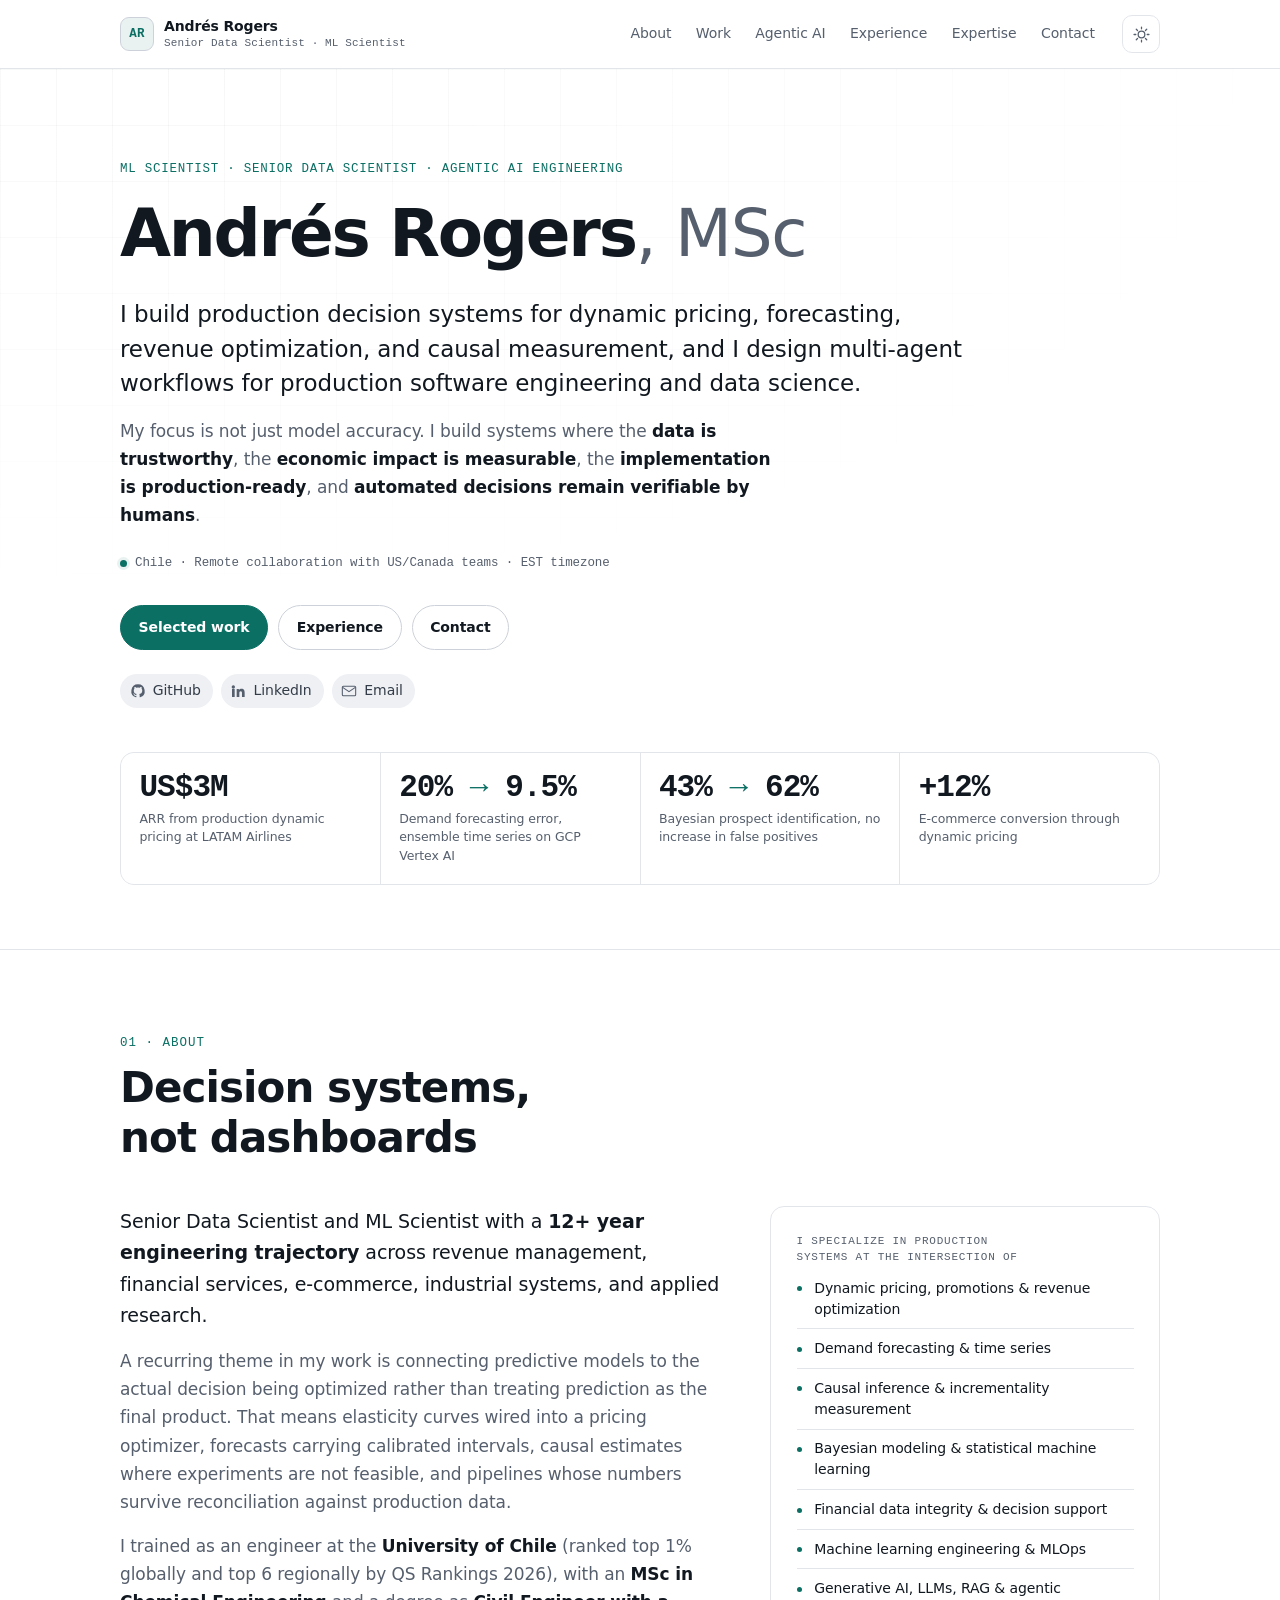
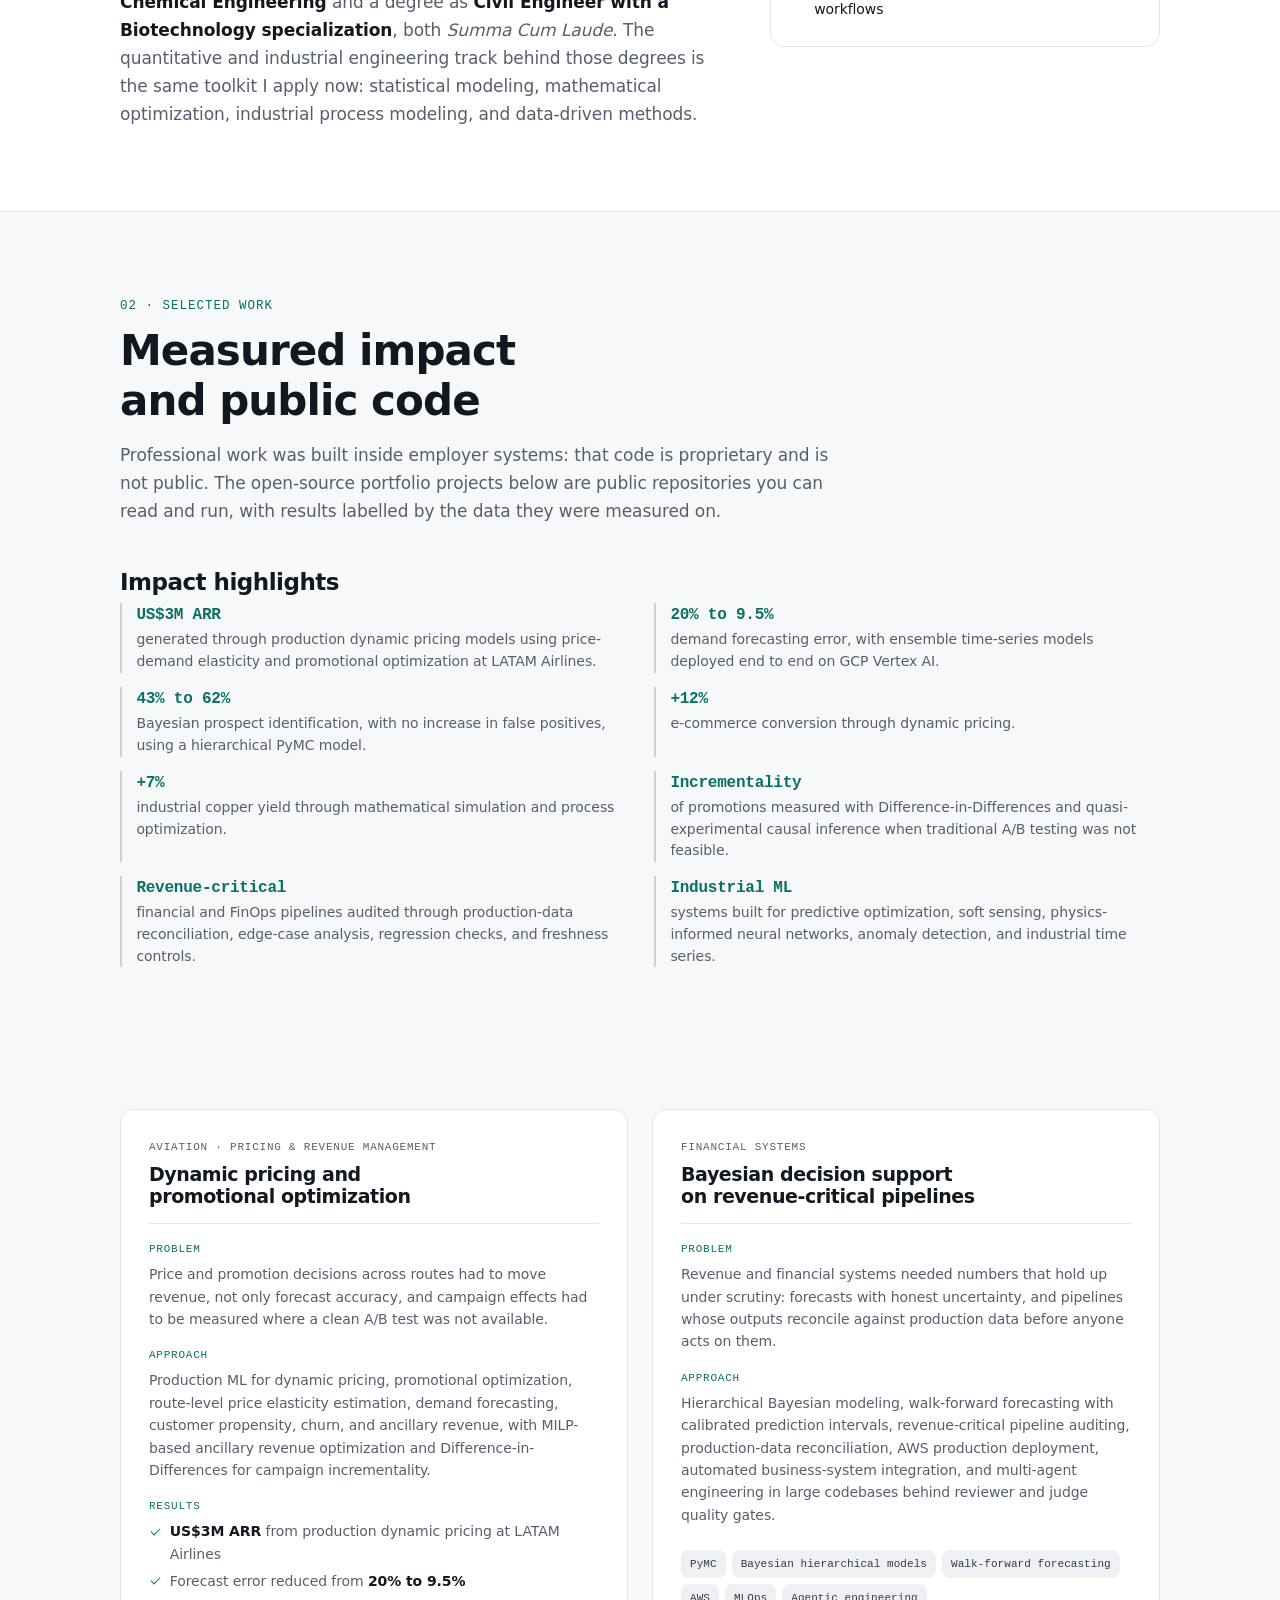
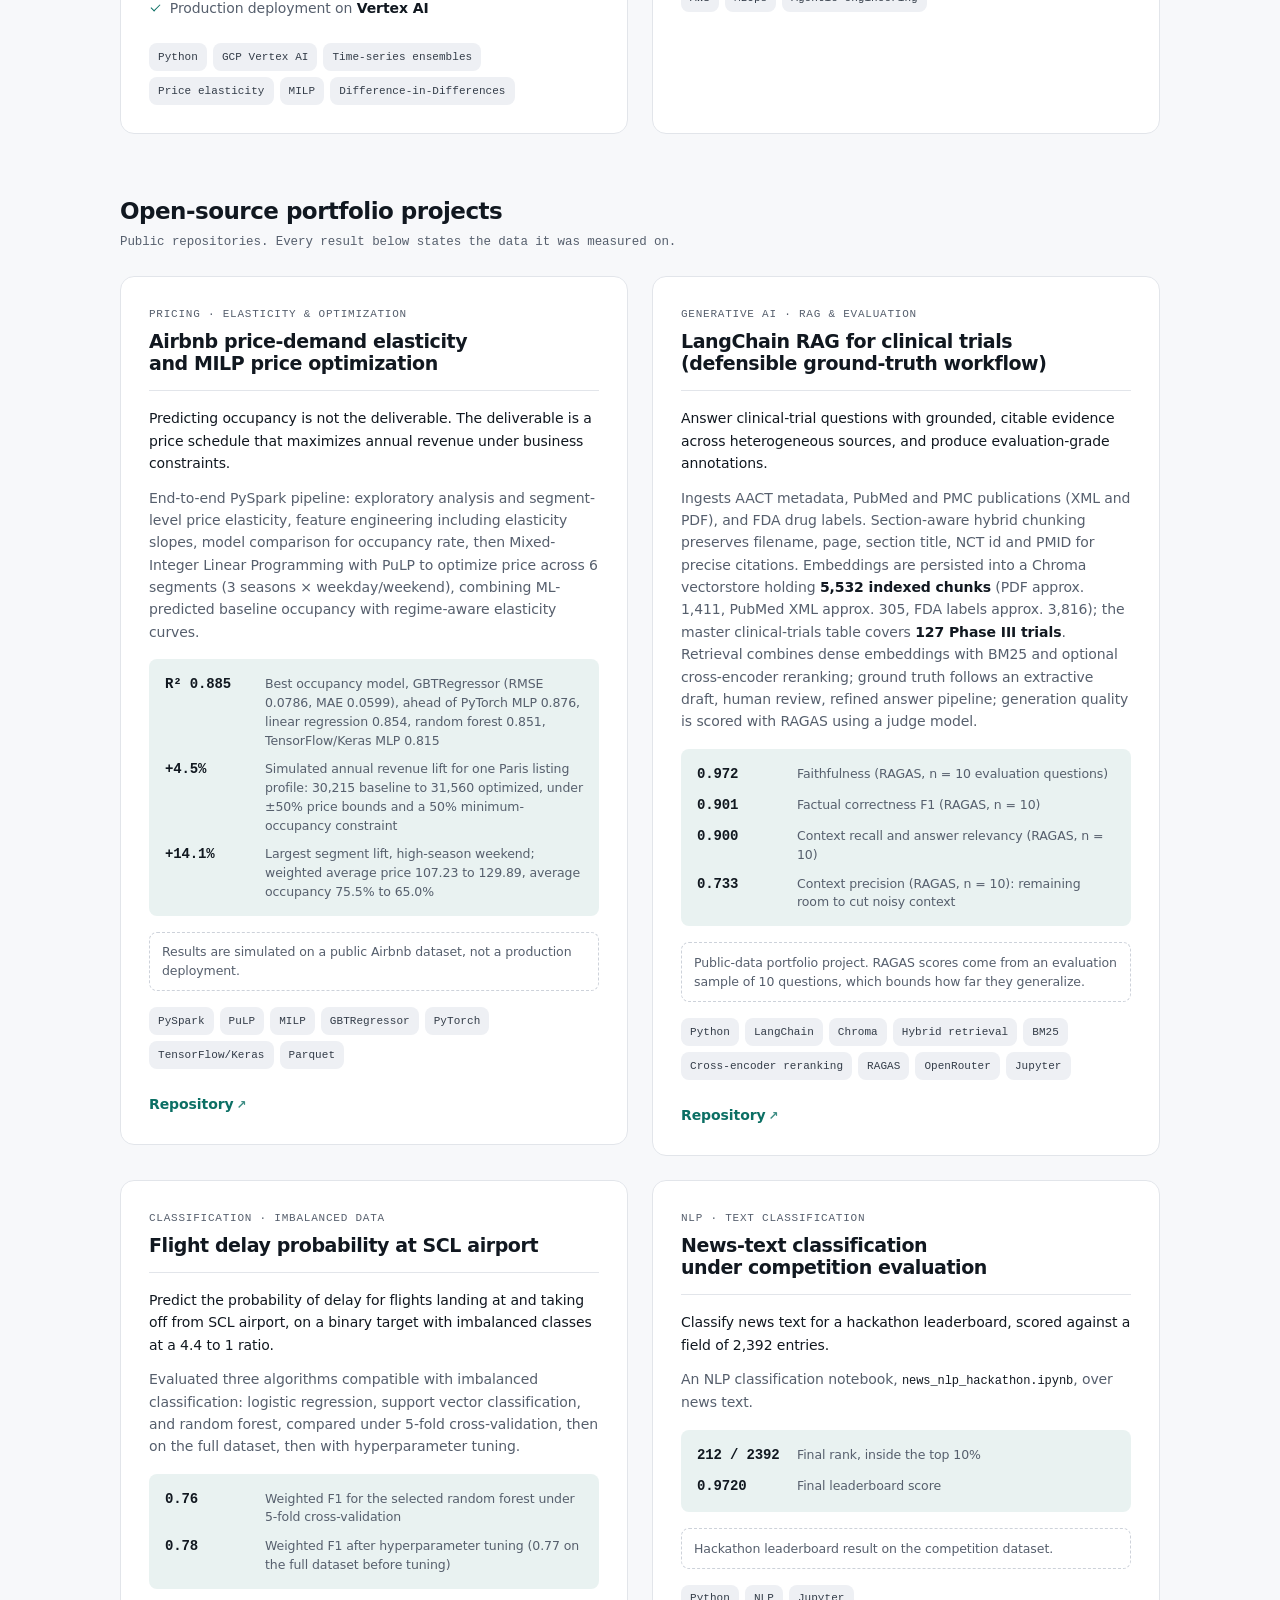
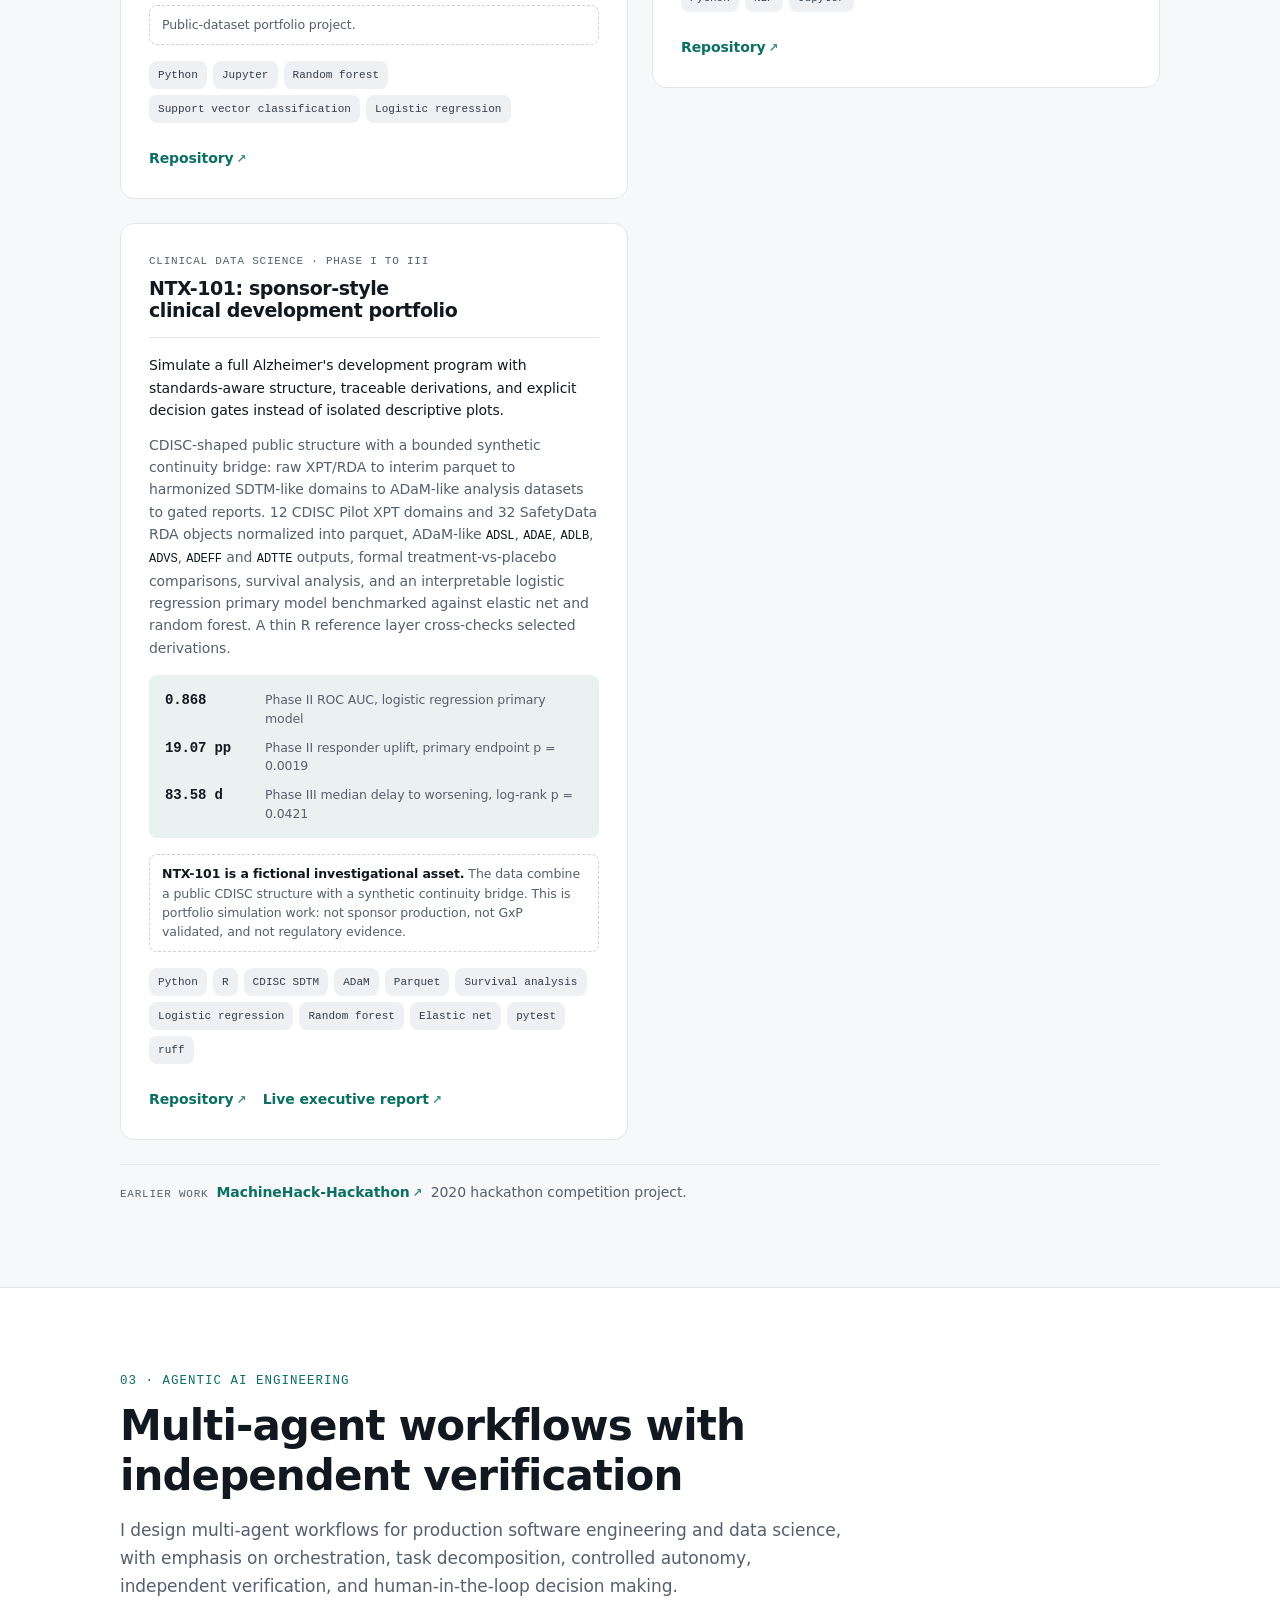
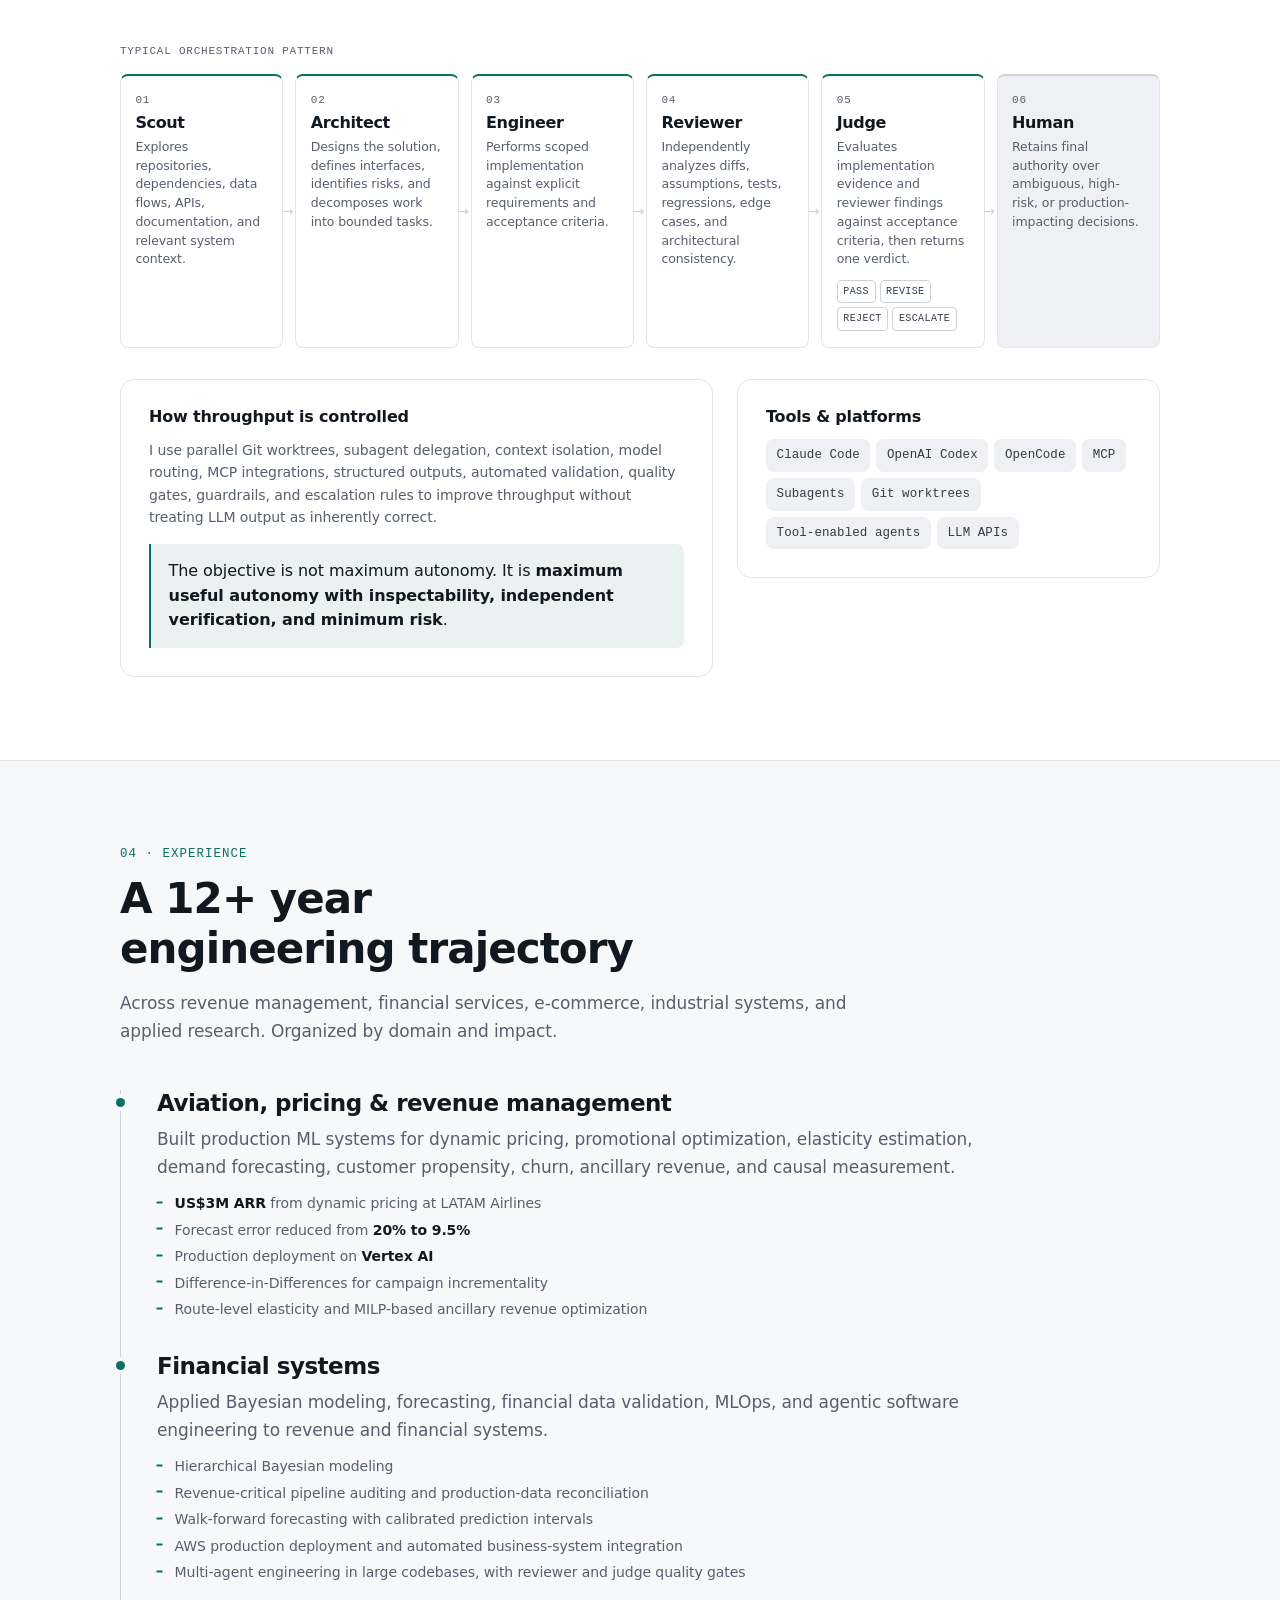
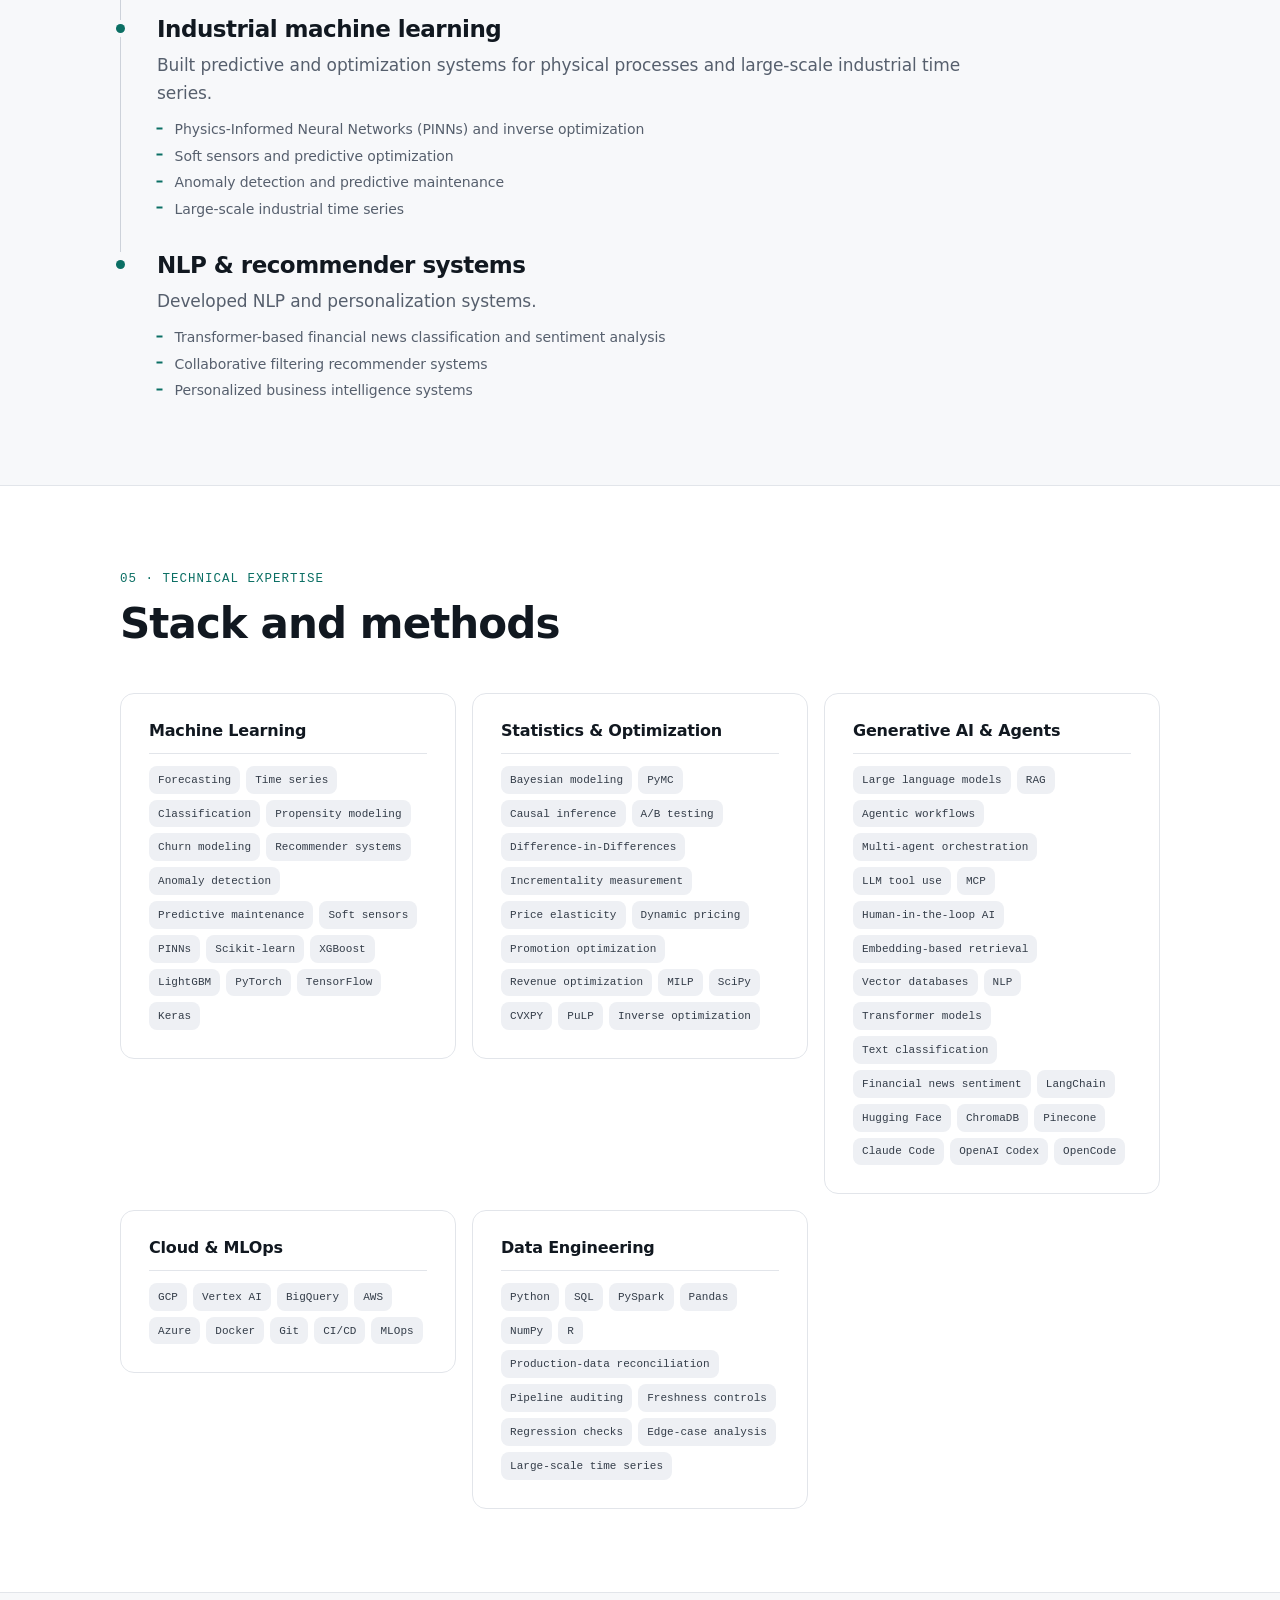
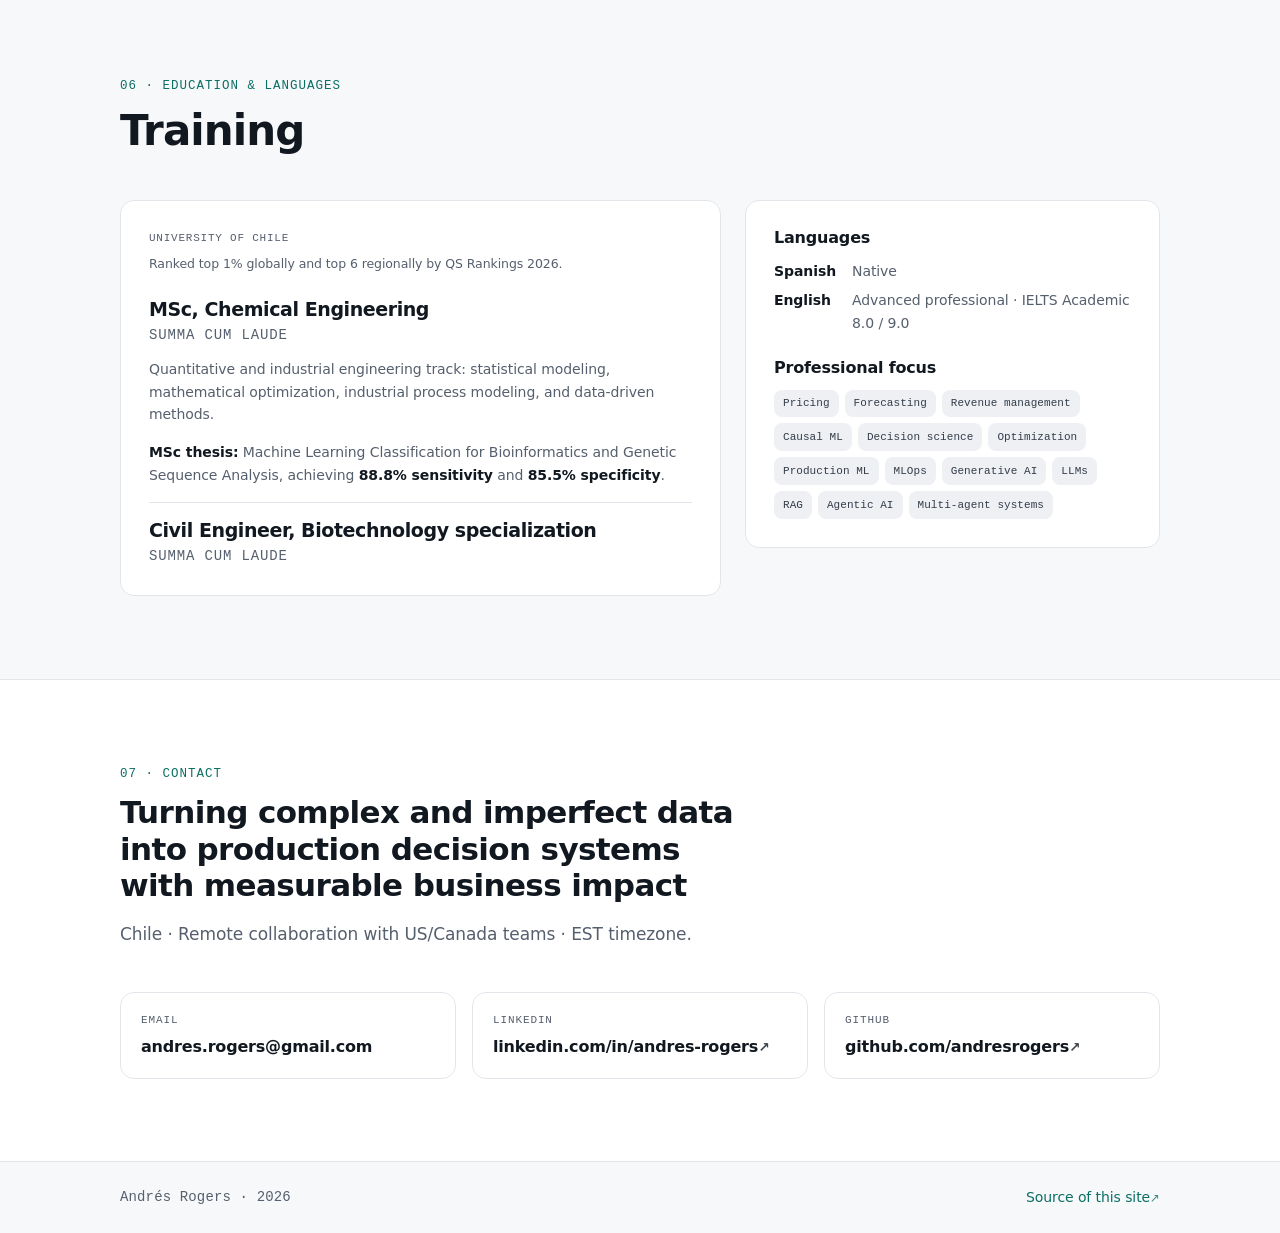
==== commit bad12915: "Reorder portfolio projects and rename RAG project Airbnb pricing and optimization project first, NTX" ====
--- a/index.html
+++ b/index.html
@@ -401,6 +401,149 @@
 
         <article class="card project reveal">
           <div class="project-head">
+            <p class="card-kicker">Pricing · Elasticity &amp; optimization</p>
+            <h4>Airbnb price-demand elasticity and MILP price optimization</h4>
+          </div>
+          <p class="project-problem">
+            Predicting occupancy is not the deliverable. The deliverable is a price schedule that
+            maximizes annual revenue under business constraints.
+          </p>
+          <p class="project-approach">
+            End-to-end PySpark pipeline: exploratory analysis and segment-level price elasticity,
+            feature engineering including elasticity slopes, model comparison for occupancy rate,
+            then Mixed-Integer Linear Programming with PuLP to optimize price across 6 segments
+            (3 seasons &times; weekday/weekend), combining ML-predicted baseline occupancy with
+            regime-aware elasticity curves.
+          </p>
+          <ul class="results" aria-label="Key results">
+            <li><span class="res-num">R&sup2; 0.885</span> <span class="res-txt">Best occupancy model, GBTRegressor (RMSE 0.0786, MAE 0.0599), ahead of PyTorch MLP 0.876, linear regression 0.854, random forest 0.851, TensorFlow/Keras MLP 0.815</span></li>
+            <li><span class="res-num">+4.5%</span> <span class="res-txt">Simulated annual revenue lift for one Paris listing profile: 30,215 baseline to 31,560 optimized, under &plusmn;50% price bounds and a 50% minimum-occupancy constraint</span></li>
+            <li><span class="res-num">+14.1%</span> <span class="res-txt">Largest segment lift, high-season weekend; weighted average price 107.23 to 129.89, average occupancy 75.5% to 65.0%</span></li>
+          </ul>
+          <p class="caveat">
+            Results are simulated on a public Airbnb dataset, not a production deployment.
+          </p>
+          <ul class="chips" aria-label="Stack">
+            <li class="chip">PySpark</li>
+            <li class="chip">PuLP</li>
+            <li class="chip">MILP</li>
+            <li class="chip">GBTRegressor</li>
+            <li class="chip">PyTorch</li>
+            <li class="chip">TensorFlow/Keras</li>
+            <li class="chip">Parquet</li>
+          </ul>
+          <p class="project-links">
+            <a class="link-out" href="https://github.com/andresrogers/airbnb_bookings_price_demand_elasticity_pyspark" target="_blank" rel="noopener noreferrer">Repository<span class="out" aria-hidden="true">&#8599;</span></a>
+          </p>
+        </article>
+
+        <article class="card project reveal">
+          <div class="project-head">
+            <p class="card-kicker">Generative AI · RAG &amp; evaluation</p>
+            <h4>LangChain RAG for clinical trials (defensible ground-truth workflow)</h4>
+          </div>
+          <p class="project-problem">
+            Answer clinical-trial questions with grounded, citable evidence across heterogeneous
+            sources, and produce evaluation-grade annotations.
+          </p>
+          <p class="project-approach">
+            Ingests AACT metadata, PubMed and PMC publications (XML and PDF), and FDA drug
+            labels. Section-aware hybrid chunking preserves filename, page, section title,
+            NCT id and PMID for precise citations. Embeddings are persisted into a Chroma
+            vectorstore holding <strong>5,532 indexed chunks</strong> (PDF approx. 1,411,
+            PubMed XML approx. 305, FDA labels approx. 3,816); the master clinical-trials table
+            covers <strong>127 Phase III trials</strong>. Retrieval combines dense embeddings
+            with BM25 and optional cross-encoder reranking; ground truth follows an extractive
+            draft, human review, refined answer pipeline; generation quality is scored with
+            RAGAS using a judge model.
+          </p>
+          <ul class="results" aria-label="Key results">
+            <li><span class="res-num">0.972</span> <span class="res-txt">Faithfulness (RAGAS, n = 10 evaluation questions)</span></li>
+            <li><span class="res-num">0.901</span> <span class="res-txt">Factual correctness F1 (RAGAS, n = 10)</span></li>
+            <li><span class="res-num">0.900</span> <span class="res-txt">Context recall and answer relevancy (RAGAS, n = 10)</span></li>
+            <li><span class="res-num">0.733</span> <span class="res-txt">Context precision (RAGAS, n = 10): remaining room to cut noisy context</span></li>
+          </ul>
+          <p class="caveat">
+            Public-data portfolio project. RAGAS scores come from an evaluation sample of
+            10 questions, which bounds how far they generalize.
+          </p>
+          <ul class="chips" aria-label="Stack">
+            <li class="chip">Python</li>
+            <li class="chip">LangChain</li>
+            <li class="chip">Chroma</li>
+            <li class="chip">Hybrid retrieval</li>
+            <li class="chip">BM25</li>
+            <li class="chip">Cross-encoder reranking</li>
+            <li class="chip">RAGAS</li>
+            <li class="chip">OpenRouter</li>
+            <li class="chip">Jupyter</li>
+          </ul>
+          <p class="project-links">
+            <a class="link-out" href="https://github.com/andresrogers/ai-clinical-trials-rag" target="_blank" rel="noopener noreferrer">Repository<span class="out" aria-hidden="true">&#8599;</span></a>
+          </p>
+        </article>
+
+        <article class="card project reveal">
+          <div class="project-head">
+            <p class="card-kicker">Classification · Imbalanced data</p>
+            <h4>Flight delay probability at SCL airport</h4>
+          </div>
+          <p class="project-problem">
+            Predict the probability of delay for flights landing at and taking off from SCL
+            airport, on a binary target with imbalanced classes at a 4.4 to 1 ratio.
+          </p>
+          <p class="project-approach">
+            Evaluated three algorithms compatible with imbalanced classification: logistic
+            regression, support vector classification, and random forest, compared under 5-fold
+            cross-validation, then on the full dataset, then with hyperparameter tuning.
+          </p>
+          <ul class="results" aria-label="Key results">
+            <li><span class="res-num">0.76</span> <span class="res-txt">Weighted F1 for the selected random forest under 5-fold cross-validation</span></li>
+            <li><span class="res-num">0.78</span> <span class="res-txt">Weighted F1 after hyperparameter tuning (0.77 on the full dataset before tuning)</span></li>
+          </ul>
+          <p class="caveat">Public-dataset portfolio project.</p>
+          <ul class="chips" aria-label="Stack">
+            <li class="chip">Python</li>
+            <li class="chip">Jupyter</li>
+            <li class="chip">Random forest</li>
+            <li class="chip">Support vector classification</li>
+            <li class="chip">Logistic regression</li>
+          </ul>
+          <p class="project-links">
+            <a class="link-out" href="https://github.com/andresrogers/Predict_Flight_Delays" target="_blank" rel="noopener noreferrer">Repository<span class="out" aria-hidden="true">&#8599;</span></a>
+          </p>
+        </article>
+
+        <article class="card project reveal">
+          <div class="project-head">
+            <p class="card-kicker">NLP · Text classification</p>
+            <h4>News-text classification under competition evaluation</h4>
+          </div>
+          <p class="project-problem">
+            Classify news text for a hackathon leaderboard, scored against a field of
+            2,392 entries.
+          </p>
+          <p class="project-approach">
+            An NLP classification notebook, <code>news_nlp_hackathon.ipynb</code>, over news
+            text.
+          </p>
+          <ul class="results" aria-label="Key results">
+            <li><span class="res-num">212 / 2392</span> <span class="res-txt">Final rank, inside the top 10%</span></li>
+            <li><span class="res-num">0.9720</span> <span class="res-txt">Final leaderboard score</span></li>
+          </ul>
+          <p class="caveat">Hackathon leaderboard result on the competition dataset.</p>
+          <ul class="chips" aria-label="Stack">
+            <li class="chip">Python</li>
+            <li class="chip">NLP</li>
+            <li class="chip">Jupyter</li>
+          </ul>
+          <p class="project-links">
+            <a class="link-out" href="https://github.com/andresrogers/NLP_Classification" target="_blank" rel="noopener noreferrer">Repository<span class="out" aria-hidden="true">&#8599;</span></a>
+          </p>
+        </article>
+
+        <article class="card project reveal">
+          <div class="project-head">
             <p class="card-kicker">Clinical data science · Phase I to III</p>
             <h4>NTX-101: sponsor-style clinical development portfolio</h4>
           </div>
@@ -446,148 +589,6 @@
           <p class="project-links">
             <a class="link-out" href="https://github.com/andresrogers/clinical-trial-machine-learning-for-biopharma-cdisc-sdtm-adam" target="_blank" rel="noopener noreferrer">Repository<span class="out" aria-hidden="true">&#8599;</span></a>
             <a class="link-out" href="https://andresrogers.github.io/clinical-trial-machine-learning-for-biopharma-cdisc-sdtm-adam/final_report/index.html" target="_blank" rel="noopener noreferrer">Live executive report<span class="out" aria-hidden="true">&#8599;</span></a>
-          </p>
-        </article>
-
-        <article class="card project reveal">
-          <div class="project-head">
-            <p class="card-kicker">Generative AI · RAG &amp; evaluation</p>
-            <h4>Clinical-trials RAG with a defensible ground-truth workflow</h4>
-          </div>
-          <p class="project-problem">
-            Answer clinical-trial questions with grounded, citable evidence across heterogeneous
-            sources, and produce evaluation-grade annotations.
-          </p>
-          <p class="project-approach">
-            Ingests AACT metadata, PubMed and PMC publications (XML and PDF), and FDA drug
-            labels. Section-aware hybrid chunking preserves filename, page, section title,
-            NCT id and PMID for precise citations. Embeddings are persisted into a Chroma
-            vectorstore holding <strong>5,532 indexed chunks</strong> (PDF approx. 1,411,
-            PubMed XML approx. 305, FDA labels approx. 3,816); the master clinical-trials table
-            covers <strong>127 Phase III trials</strong>. Retrieval combines dense embeddings
-            with BM25 and optional cross-encoder reranking; ground truth follows an extractive
-            draft, human review, refined answer pipeline; generation quality is scored with
-            RAGAS using a judge model.
-          </p>
-          <ul class="results" aria-label="Key results">
-            <li><span class="res-num">0.972</span> <span class="res-txt">Faithfulness (RAGAS, n = 10 evaluation questions)</span></li>
-            <li><span class="res-num">0.901</span> <span class="res-txt">Factual correctness F1 (RAGAS, n = 10)</span></li>
-            <li><span class="res-num">0.900</span> <span class="res-txt">Context recall and answer relevancy (RAGAS, n = 10)</span></li>
-            <li><span class="res-num">0.733</span> <span class="res-txt">Context precision (RAGAS, n = 10): remaining room to cut noisy context</span></li>
-          </ul>
-          <p class="caveat">
-            Public-data portfolio project. RAGAS scores come from an evaluation sample of
-            10 questions, which bounds how far they generalize.
-          </p>
-          <ul class="chips" aria-label="Stack">
-            <li class="chip">Python</li>
-            <li class="chip">Chroma</li>
-            <li class="chip">Hybrid retrieval</li>
-            <li class="chip">BM25</li>
-            <li class="chip">Cross-encoder reranking</li>
-            <li class="chip">RAGAS</li>
-            <li class="chip">OpenRouter</li>
-            <li class="chip">Jupyter</li>
-          </ul>
-          <p class="project-links">
-            <a class="link-out" href="https://github.com/andresrogers/ai-clinical-trials-rag" target="_blank" rel="noopener noreferrer">Repository<span class="out" aria-hidden="true">&#8599;</span></a>
-          </p>
-        </article>
-
-        <article class="card project reveal">
-          <div class="project-head">
-            <p class="card-kicker">Pricing · Elasticity &amp; optimization</p>
-            <h4>Airbnb price-demand elasticity and MILP price optimization</h4>
-          </div>
-          <p class="project-problem">
-            Predicting occupancy is not the deliverable. The deliverable is a price schedule that
-            maximizes annual revenue under business constraints.
-          </p>
-          <p class="project-approach">
-            End-to-end PySpark pipeline: exploratory analysis and segment-level price elasticity,
-            feature engineering including elasticity slopes, model comparison for occupancy rate,
-            then Mixed-Integer Linear Programming with PuLP to optimize price across 6 segments
-            (3 seasons &times; weekday/weekend), combining ML-predicted baseline occupancy with
-            regime-aware elasticity curves.
-          </p>
-          <ul class="results" aria-label="Key results">
-            <li><span class="res-num">R&sup2; 0.885</span> <span class="res-txt">Best occupancy model, GBTRegressor (RMSE 0.0786, MAE 0.0599), ahead of PyTorch MLP 0.876, linear regression 0.854, random forest 0.851, TensorFlow/Keras MLP 0.815</span></li>
-            <li><span class="res-num">+4.5%</span> <span class="res-txt">Simulated annual revenue lift for one Paris listing profile: 30,215 baseline to 31,560 optimized, under &plusmn;50% price bounds and a 50% minimum-occupancy constraint</span></li>
-            <li><span class="res-num">+14.1%</span> <span class="res-txt">Largest segment lift, high-season weekend; weighted average price 107.23 to 129.89, average occupancy 75.5% to 65.0%</span></li>
-          </ul>
-          <p class="caveat">
-            Results are simulated on a public Airbnb dataset, not a production deployment.
-          </p>
-          <ul class="chips" aria-label="Stack">
-            <li class="chip">PySpark</li>
-            <li class="chip">PuLP</li>
-            <li class="chip">MILP</li>
-            <li class="chip">GBTRegressor</li>
-            <li class="chip">PyTorch</li>
-            <li class="chip">TensorFlow/Keras</li>
-            <li class="chip">Parquet</li>
-          </ul>
-          <p class="project-links">
-            <a class="link-out" href="https://github.com/andresrogers/airbnb_bookings_price_demand_elasticity_pyspark" target="_blank" rel="noopener noreferrer">Repository<span class="out" aria-hidden="true">&#8599;</span></a>
-          </p>
-        </article>
-
-        <article class="card project reveal">
-          <div class="project-head">
-            <p class="card-kicker">Classification · Imbalanced data</p>
-            <h4>Flight delay probability at SCL airport</h4>
-          </div>
-          <p class="project-problem">
-            Predict the probability of delay for flights landing at and taking off from SCL
-            airport, on a binary target with imbalanced classes at a 4.4 to 1 ratio.
-          </p>
-          <p class="project-approach">
-            Evaluated three algorithms compatible with imbalanced classification: logistic
-            regression, support vector classification, and random forest, compared under 5-fold
-            cross-validation, then on the full dataset, then with hyperparameter tuning.
-          </p>
-          <ul class="results" aria-label="Key results">
-            <li><span class="res-num">0.76</span> <span class="res-txt">Weighted F1 for the selected random forest under 5-fold cross-validation</span></li>
-            <li><span class="res-num">0.78</span> <span class="res-txt">Weighted F1 after hyperparameter tuning (0.77 on the full dataset before tuning)</span></li>
-          </ul>
-          <p class="caveat">Public-dataset portfolio project.</p>
-          <ul class="chips" aria-label="Stack">
-            <li class="chip">Python</li>
-            <li class="chip">Jupyter</li>
-            <li class="chip">Random forest</li>
-            <li class="chip">Support vector classification</li>
-            <li class="chip">Logistic regression</li>
-          </ul>
-          <p class="project-links">
-            <a class="link-out" href="https://github.com/andresrogers/Predict_Flight_Delays" target="_blank" rel="noopener noreferrer">Repository<span class="out" aria-hidden="true">&#8599;</span></a>
-          </p>
-        </article>
-
-        <article class="card project reveal">
-          <div class="project-head">
-            <p class="card-kicker">NLP · Text classification</p>
-            <h4>News-text classification under competition evaluation</h4>
-          </div>
-          <p class="project-problem">
-            Classify news text for a hackathon leaderboard, scored against a field of
-            2,392 entries.
-          </p>
-          <p class="project-approach">
-            An NLP classification notebook, <code>news_nlp_hackathon.ipynb</code>, over news
-            text.
-          </p>
-          <ul class="results" aria-label="Key results">
-            <li><span class="res-num">212 / 2392</span> <span class="res-txt">Final rank, inside the top 10%</span></li>
-            <li><span class="res-num">0.9720</span> <span class="res-txt">Final leaderboard score</span></li>
-          </ul>
-          <p class="caveat">Hackathon leaderboard result on the competition dataset.</p>
-          <ul class="chips" aria-label="Stack">
-            <li class="chip">Python</li>
-            <li class="chip">NLP</li>
-            <li class="chip">Jupyter</li>
-          </ul>
-          <p class="project-links">
-            <a class="link-out" href="https://github.com/andresrogers/NLP_Classification" target="_blank" rel="noopener noreferrer">Repository<span class="out" aria-hidden="true">&#8599;</span></a>
           </p>
         </article>
       </div>
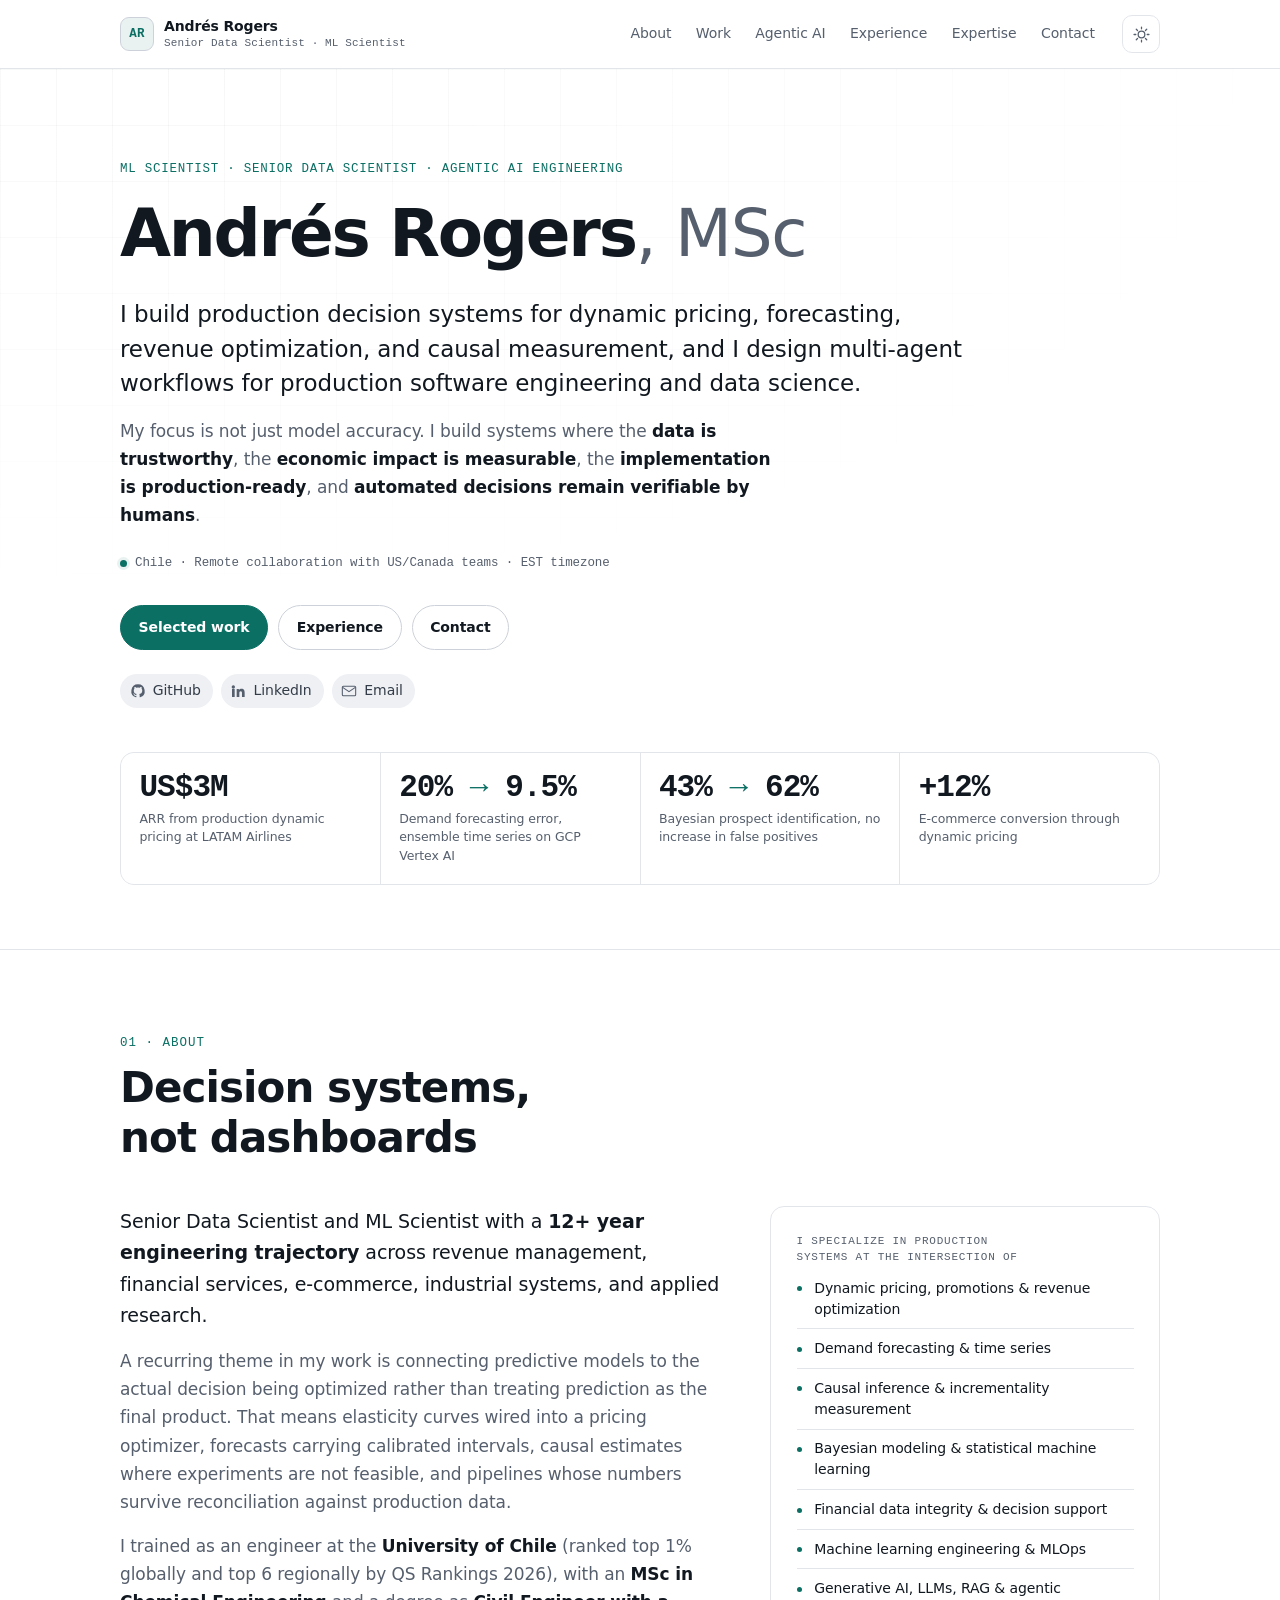
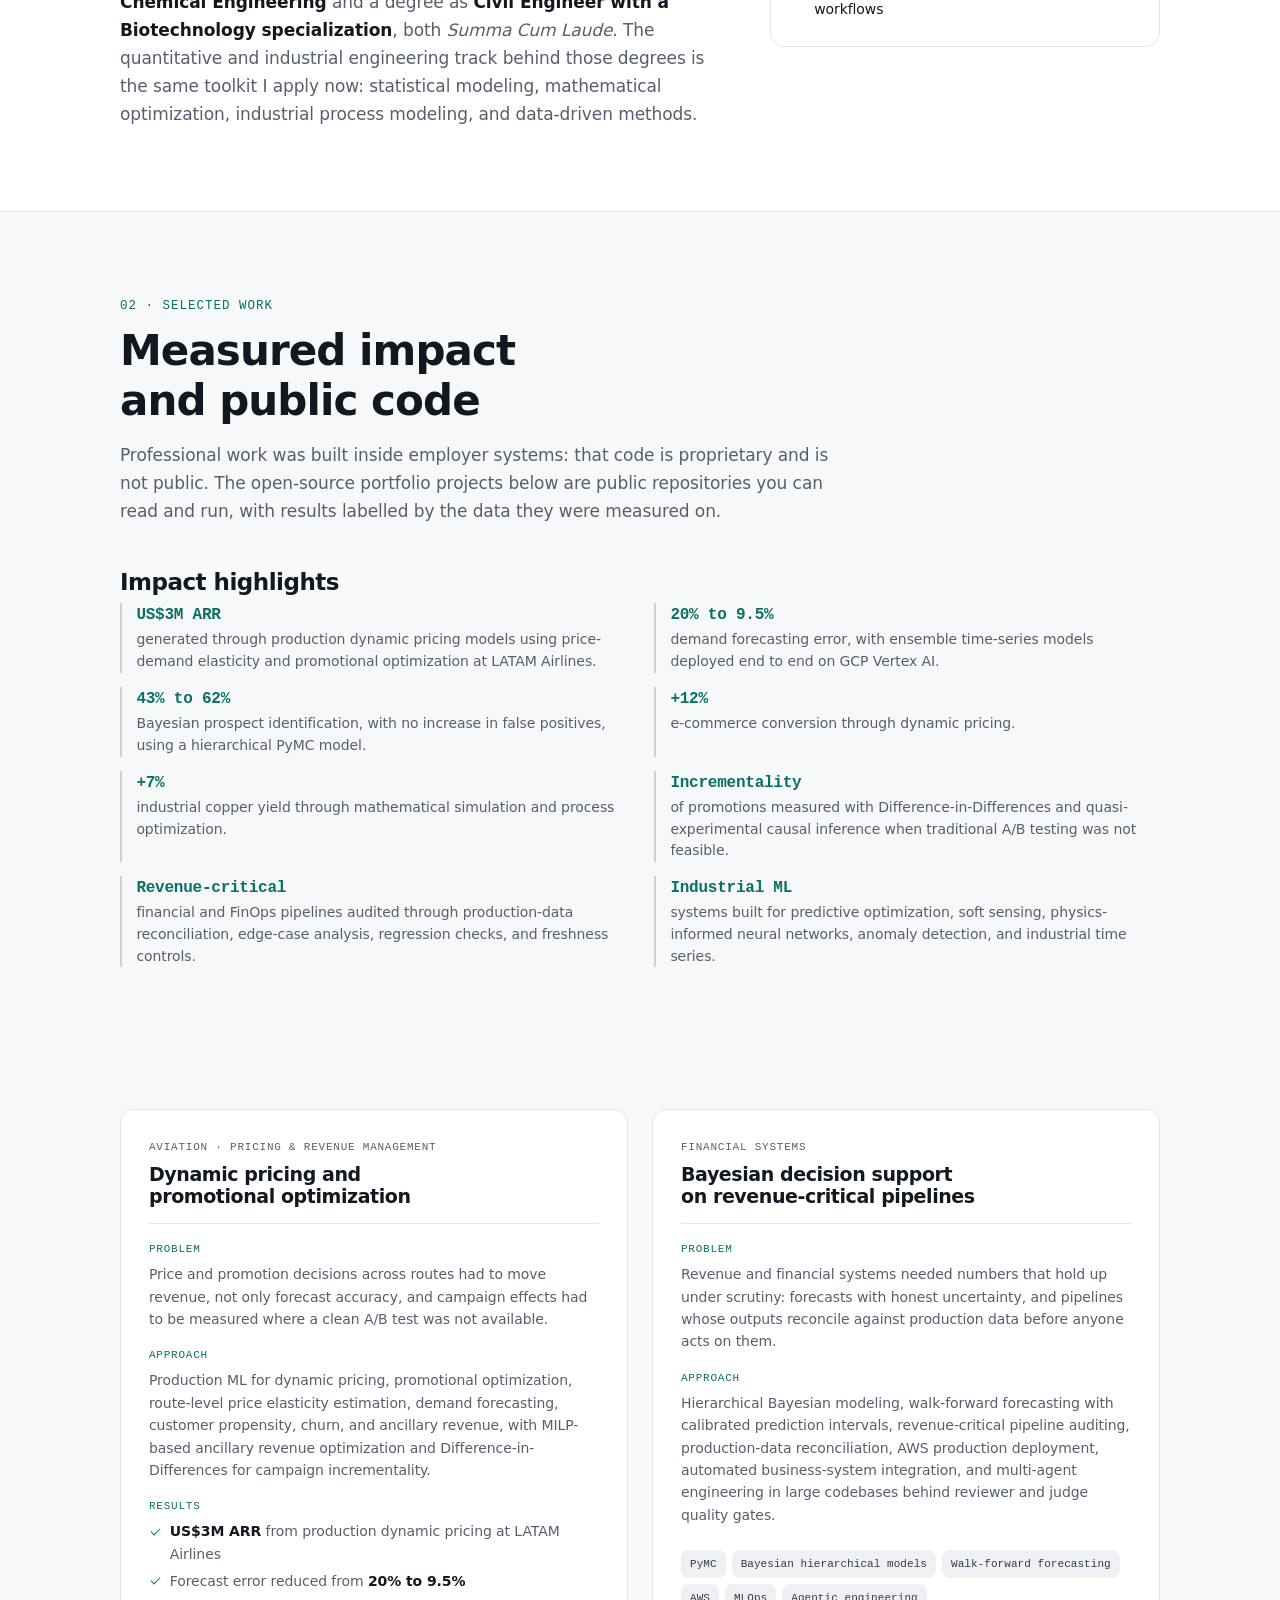
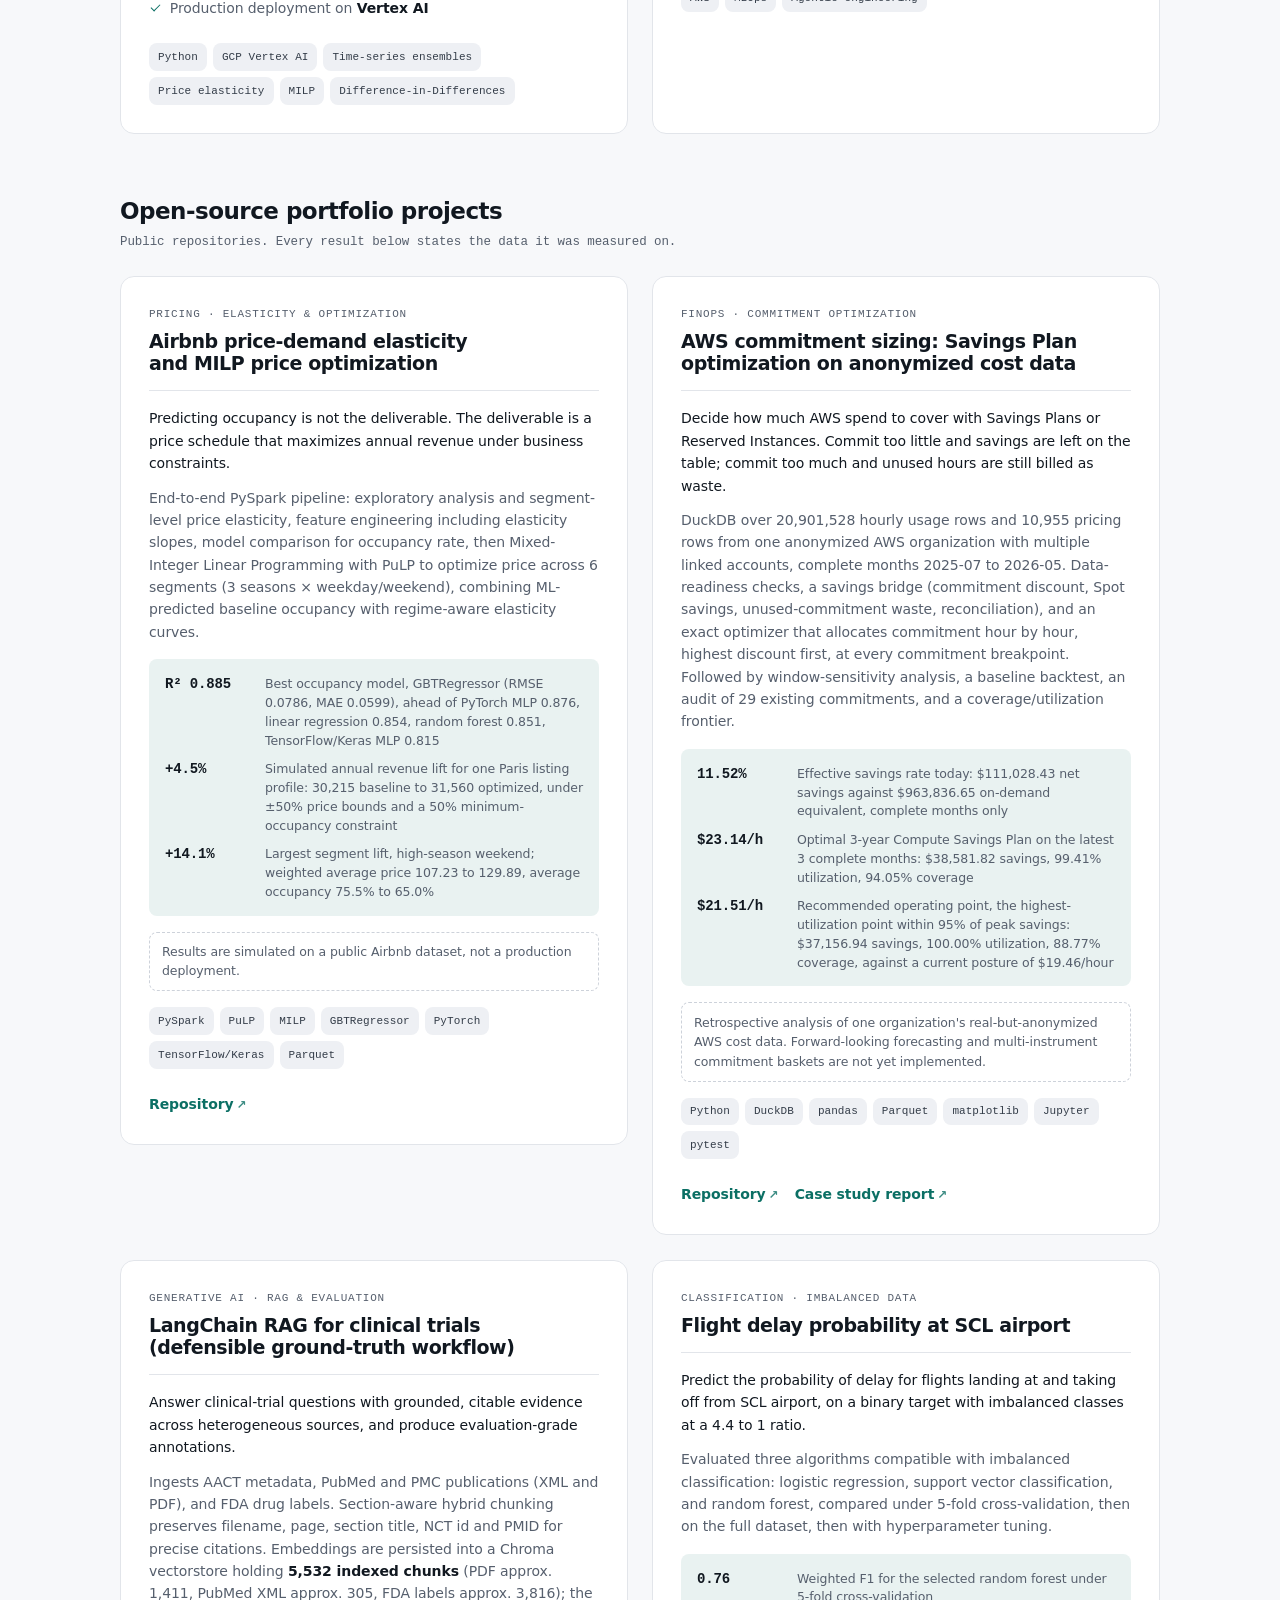
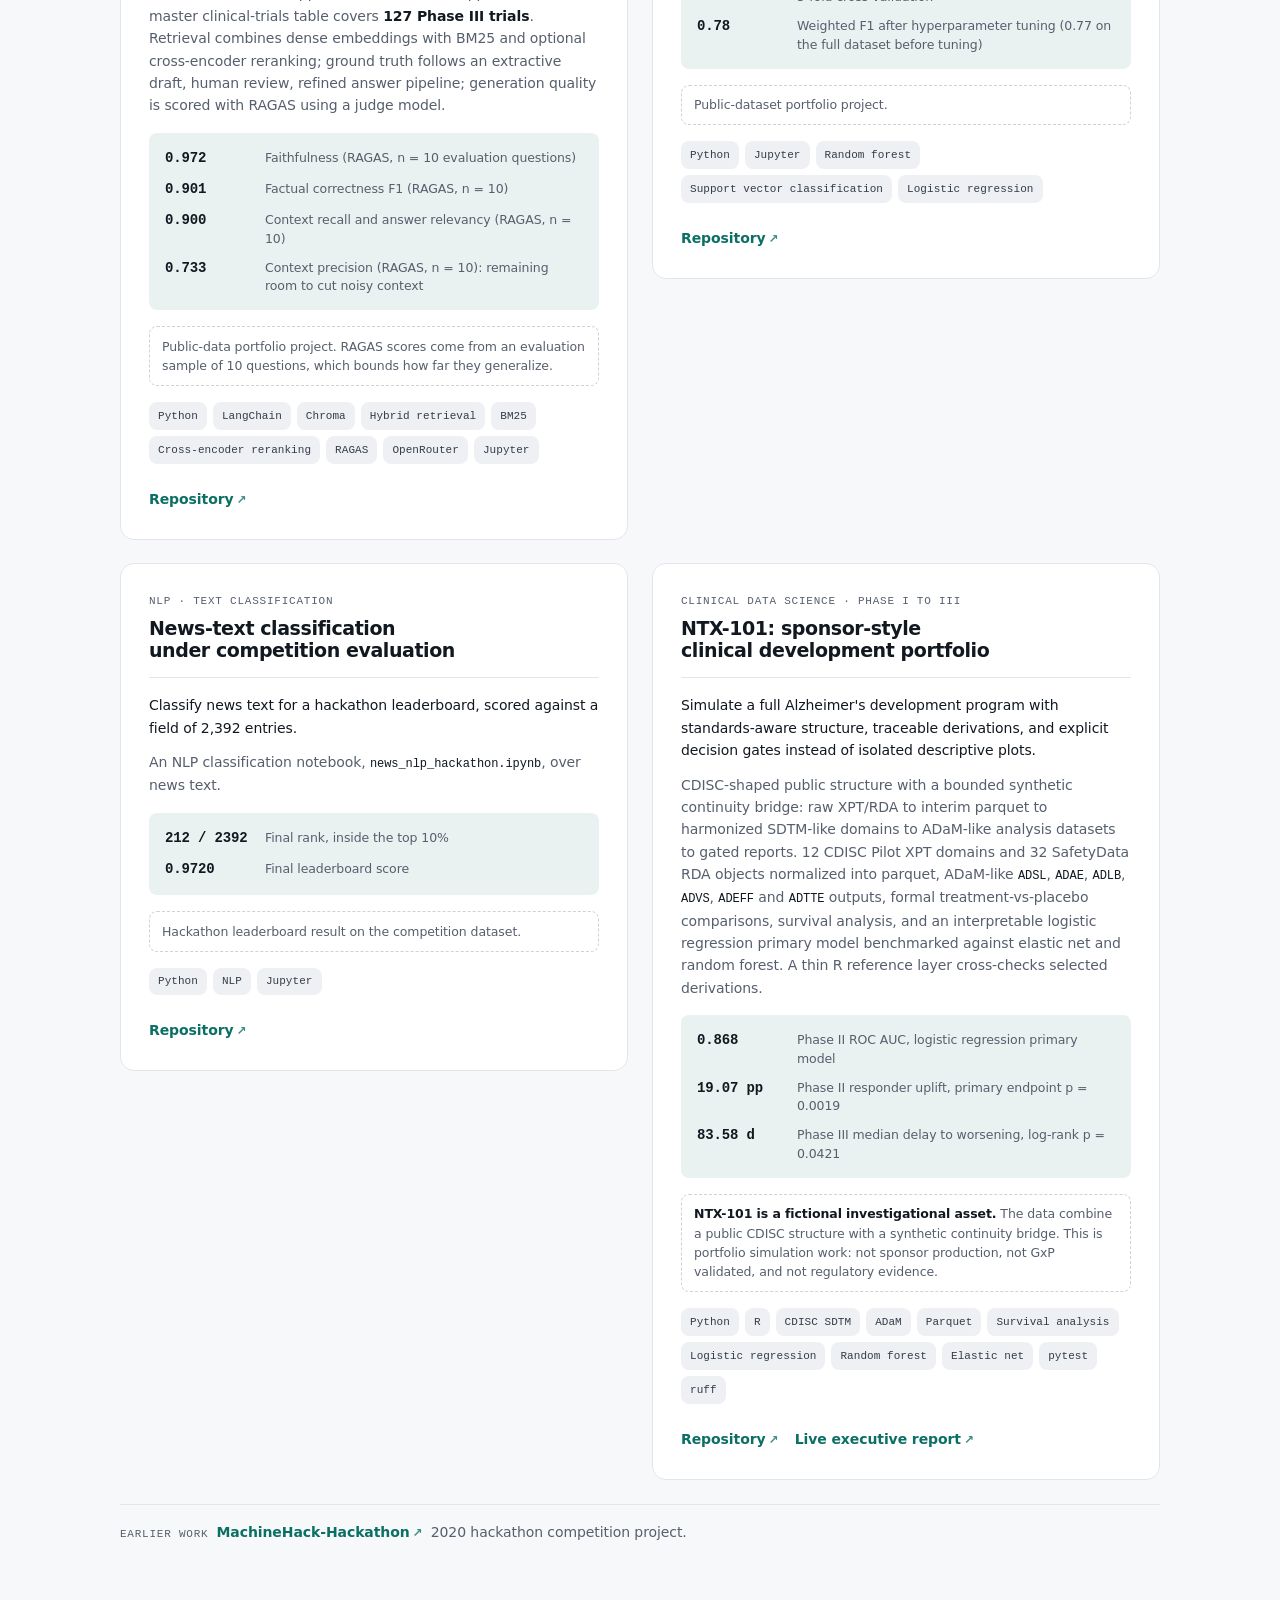
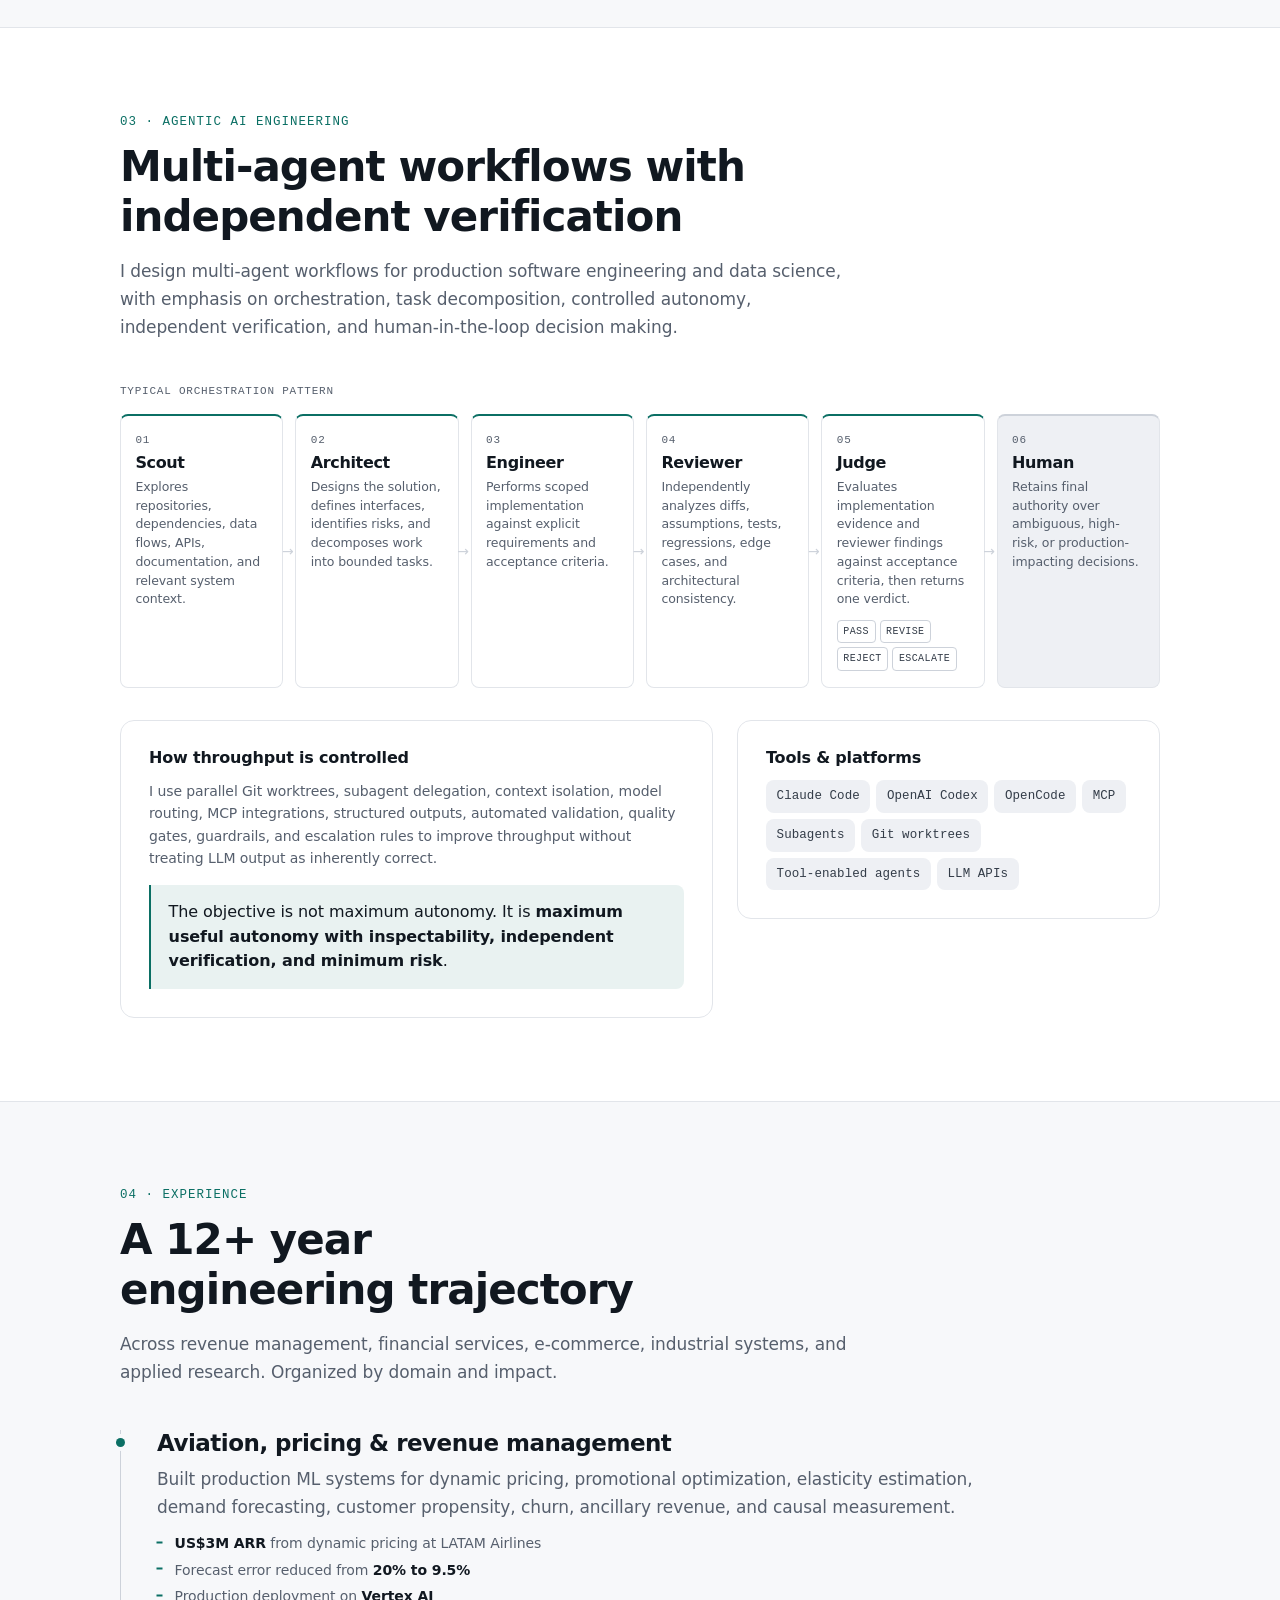
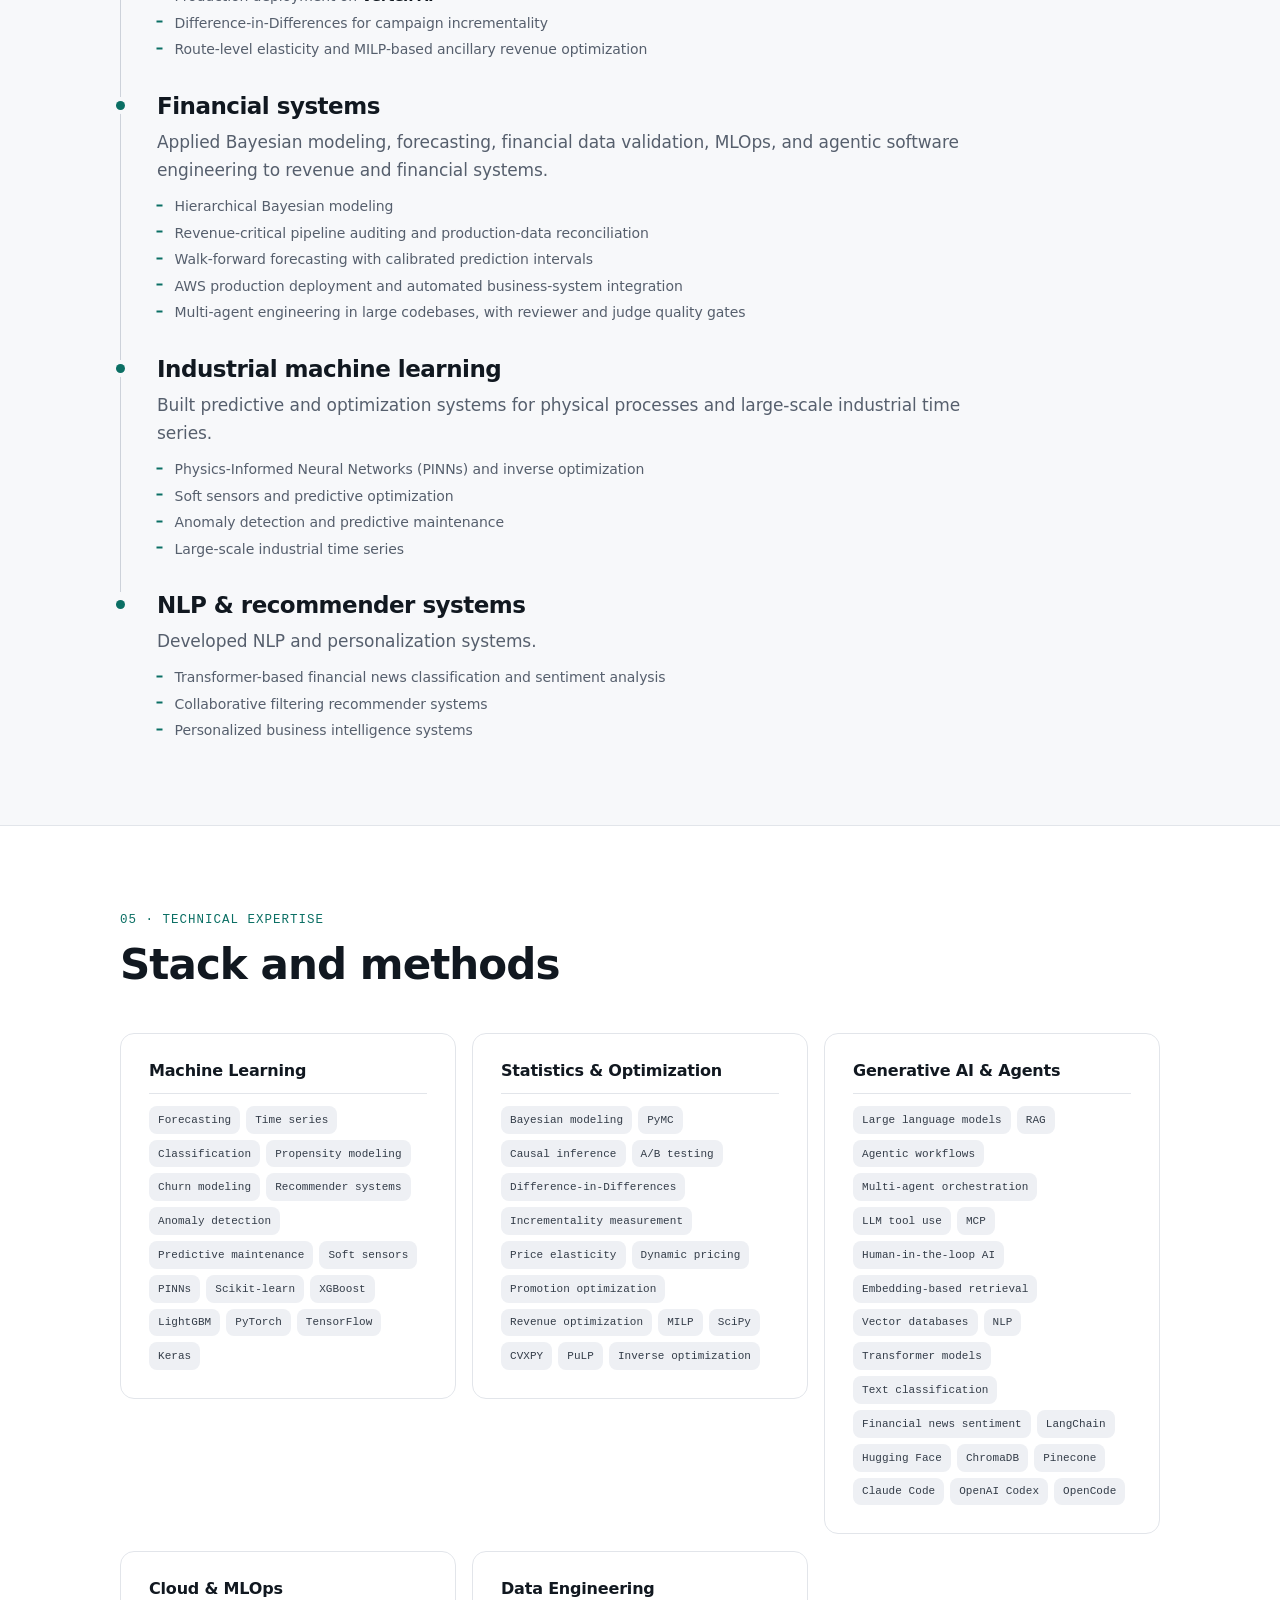
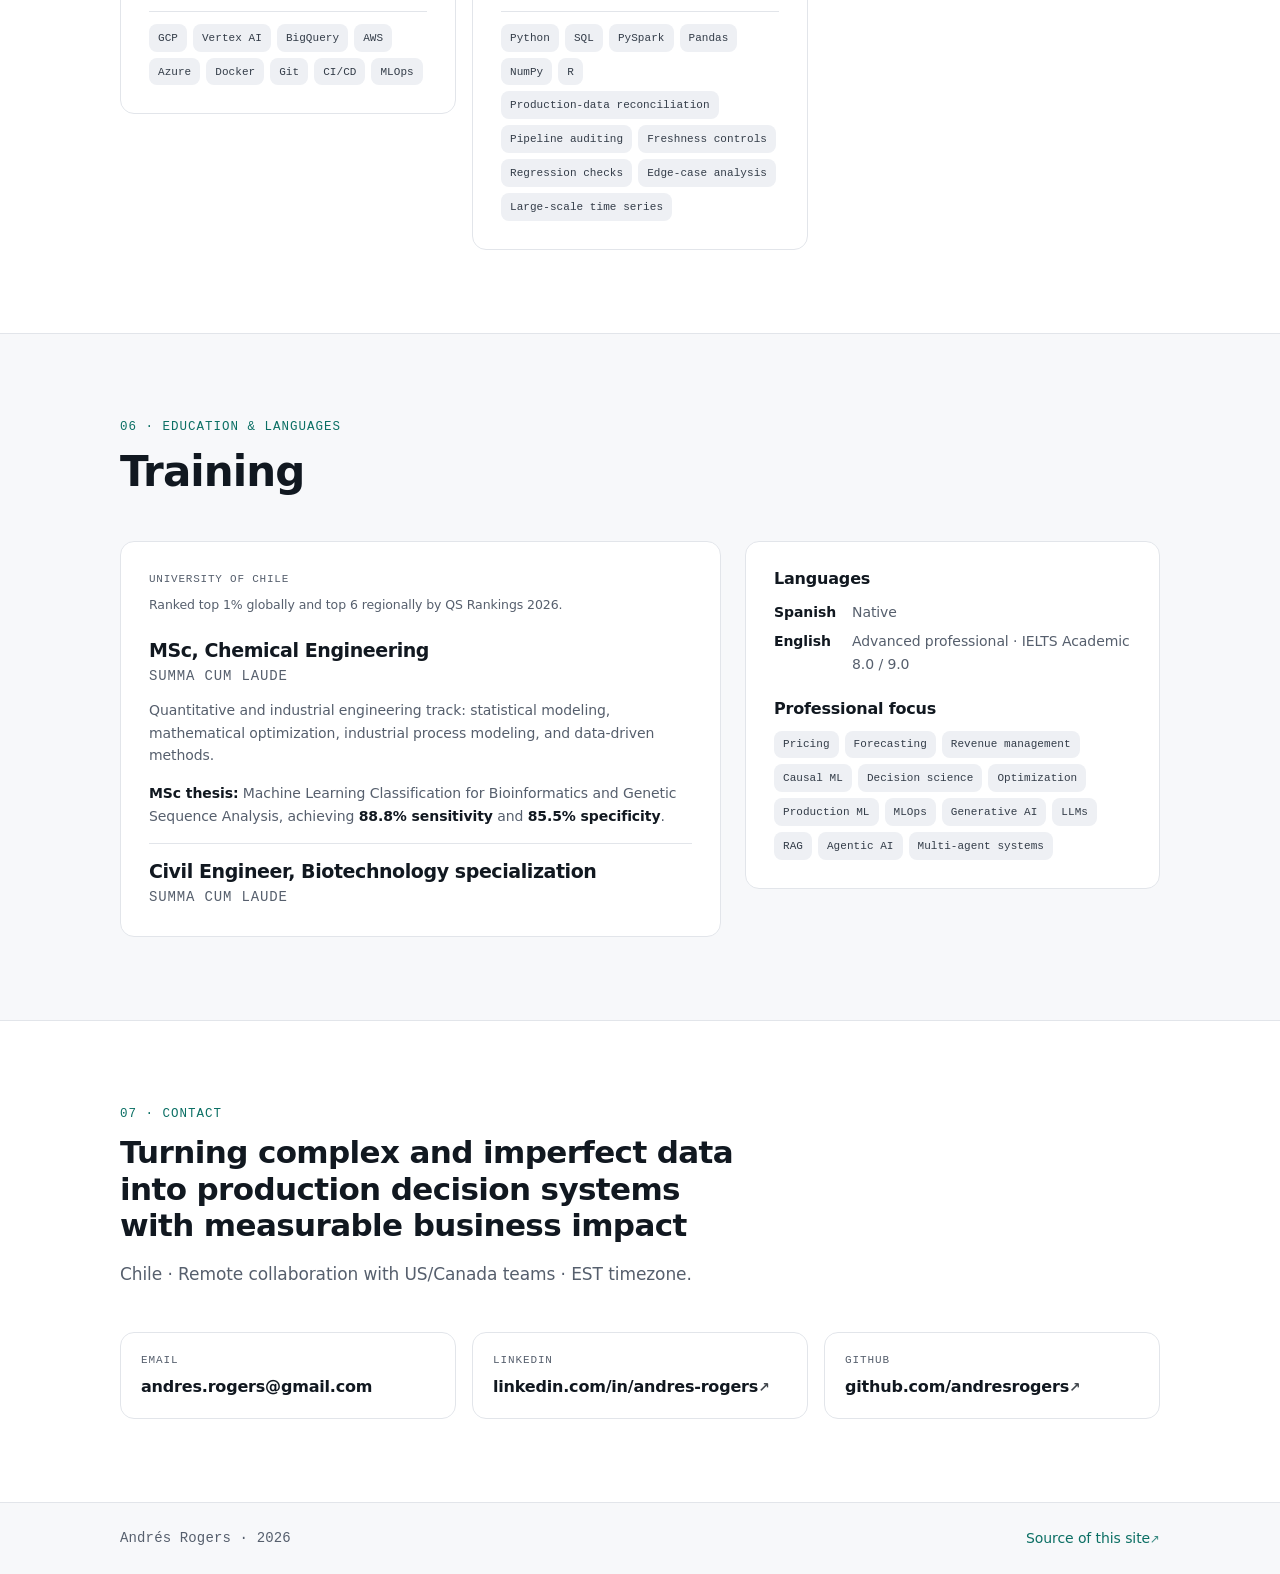
==== commit b53d9872: "Add AWS commitment sizing project FinOps case study on anonymized AWS cost data: savings-rate bridge" ====
--- a/index.html
+++ b/index.html
@@ -439,6 +439,50 @@
 
         <article class="card project reveal">
           <div class="project-head">
+            <p class="card-kicker">FinOps · Commitment optimization</p>
+            <h4>AWS commitment sizing: Savings Plan optimization on anonymized cost data</h4>
+          </div>
+          <p class="project-problem">
+            Decide how much AWS spend to cover with Savings Plans or Reserved Instances. Commit
+            too little and savings are left on the table; commit too much and unused hours are
+            still billed as waste.
+          </p>
+          <p class="project-approach">
+            DuckDB over 20,901,528 hourly usage rows and 10,955 pricing rows from one anonymized
+            AWS organization with multiple linked accounts, complete months 2025-07 to 2026-05.
+            Data-readiness checks, a savings bridge (commitment discount, Spot savings,
+            unused-commitment waste, reconciliation), and an exact optimizer that allocates
+            commitment hour by hour, highest discount first, at every commitment breakpoint.
+            Followed by window-sensitivity analysis, a baseline backtest, an audit of 29 existing
+            commitments, and a coverage/utilization frontier.
+          </p>
+          <ul class="results" aria-label="Key results">
+            <li><span class="res-num">11.52%</span> <span class="res-txt">Effective savings rate today: $111,028.43 net savings against $963,836.65 on-demand equivalent, complete months only</span></li>
+            <li><span class="res-num">$23.14/h</span> <span class="res-txt">Optimal 3-year Compute Savings Plan on the latest 3 complete months: $38,581.82 savings, 99.41% utilization, 94.05% coverage</span></li>
+            <li><span class="res-num">$21.51/h</span> <span class="res-txt">Recommended operating point, the highest-utilization point within 95% of peak savings: $37,156.94 savings, 100.00% utilization, 88.77% coverage, against a current posture of $19.46/hour</span></li>
+          </ul>
+          <p class="caveat">
+            Retrospective analysis of one organization's real-but-anonymized AWS cost data.
+            Forward-looking forecasting and multi-instrument commitment baskets are not yet
+            implemented.
+          </p>
+          <ul class="chips" aria-label="Stack">
+            <li class="chip">Python</li>
+            <li class="chip">DuckDB</li>
+            <li class="chip">pandas</li>
+            <li class="chip">Parquet</li>
+            <li class="chip">matplotlib</li>
+            <li class="chip">Jupyter</li>
+            <li class="chip">pytest</li>
+          </ul>
+          <p class="project-links">
+            <a class="link-out" href="https://github.com/andresrogers/Cloud-Cost-Forecast-and-Optimization" target="_blank" rel="noopener noreferrer">Repository<span class="out" aria-hidden="true">&#8599;</span></a>
+            <a class="link-out" href="https://github.com/andresrogers/Cloud-Cost-Forecast-and-Optimization/blob/main/output/report/repo_report.md" target="_blank" rel="noopener noreferrer">Case study report<span class="out" aria-hidden="true">&#8599;</span></a>
+          </p>
+        </article>
+
+        <article class="card project reveal">
+          <div class="project-head">
             <p class="card-kicker">Generative AI · RAG &amp; evaluation</p>
             <h4>LangChain RAG for clinical trials (defensible ground-truth workflow)</h4>
           </div>
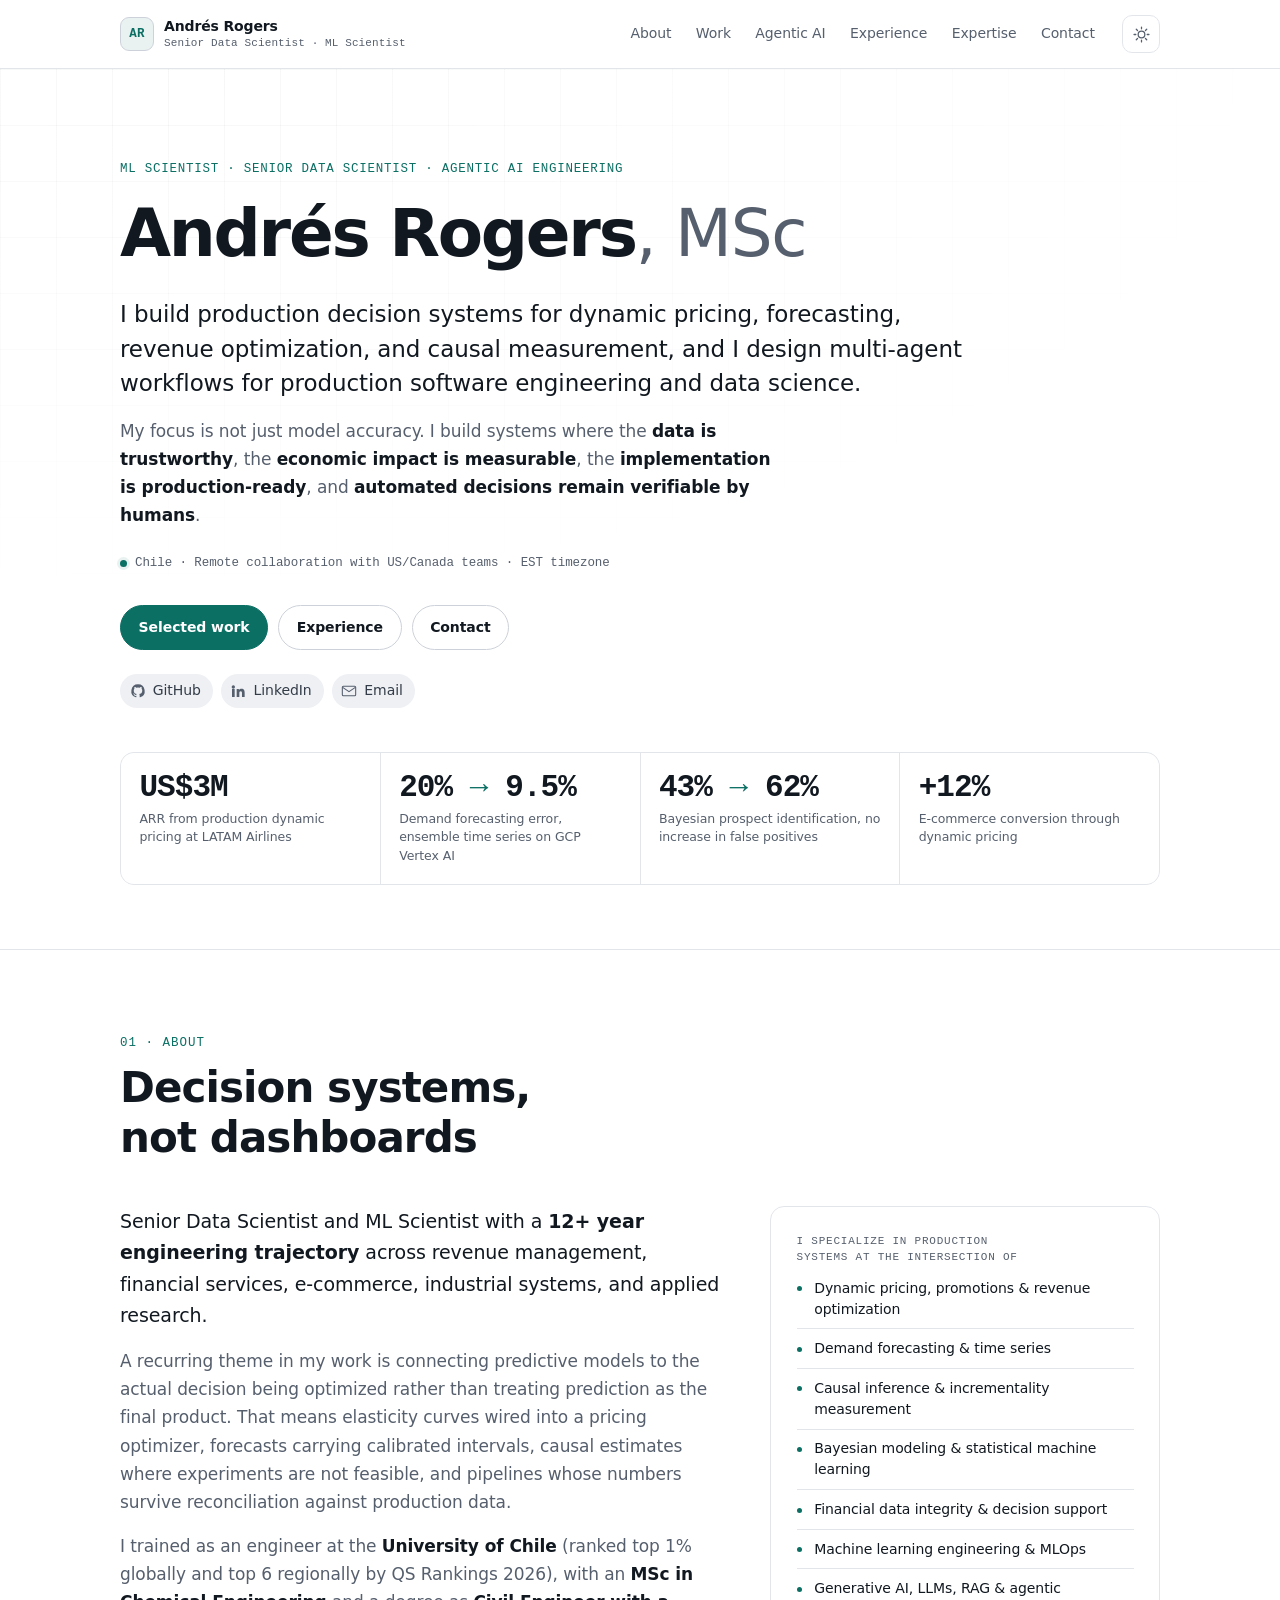
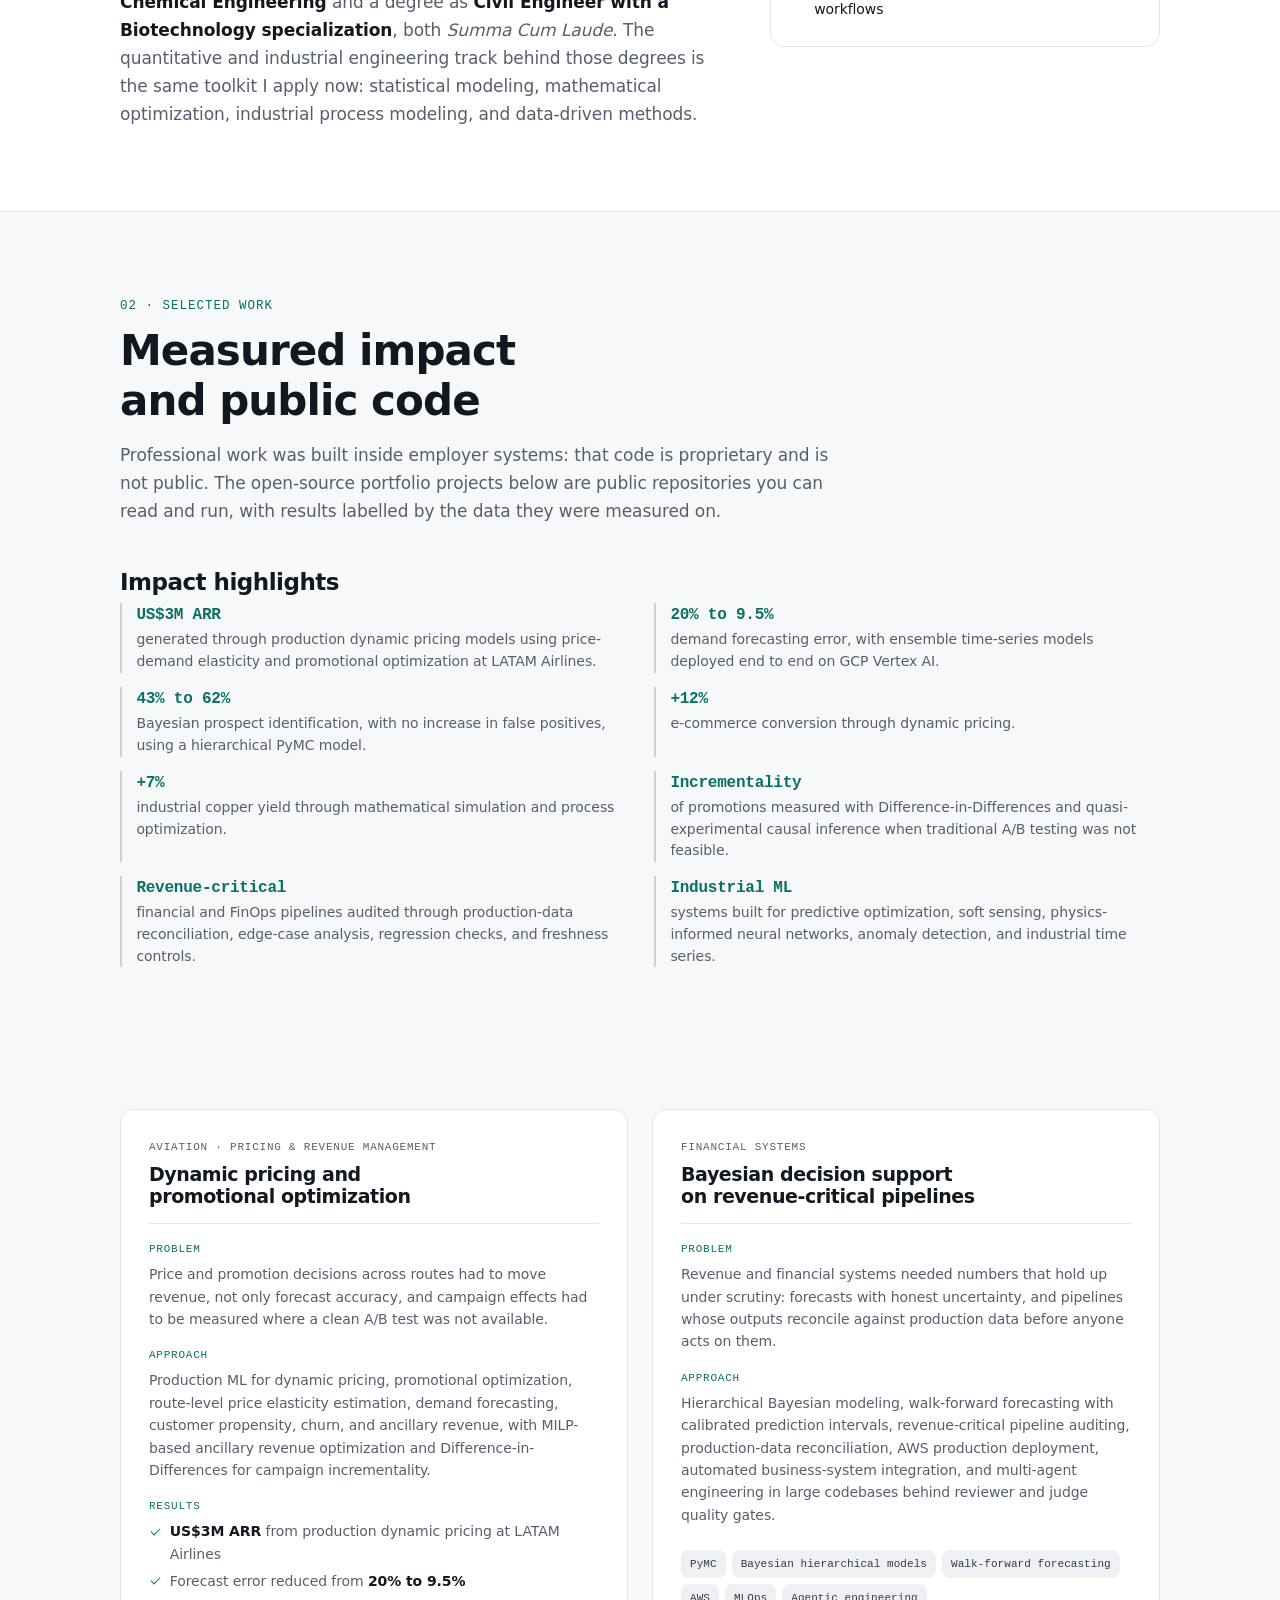
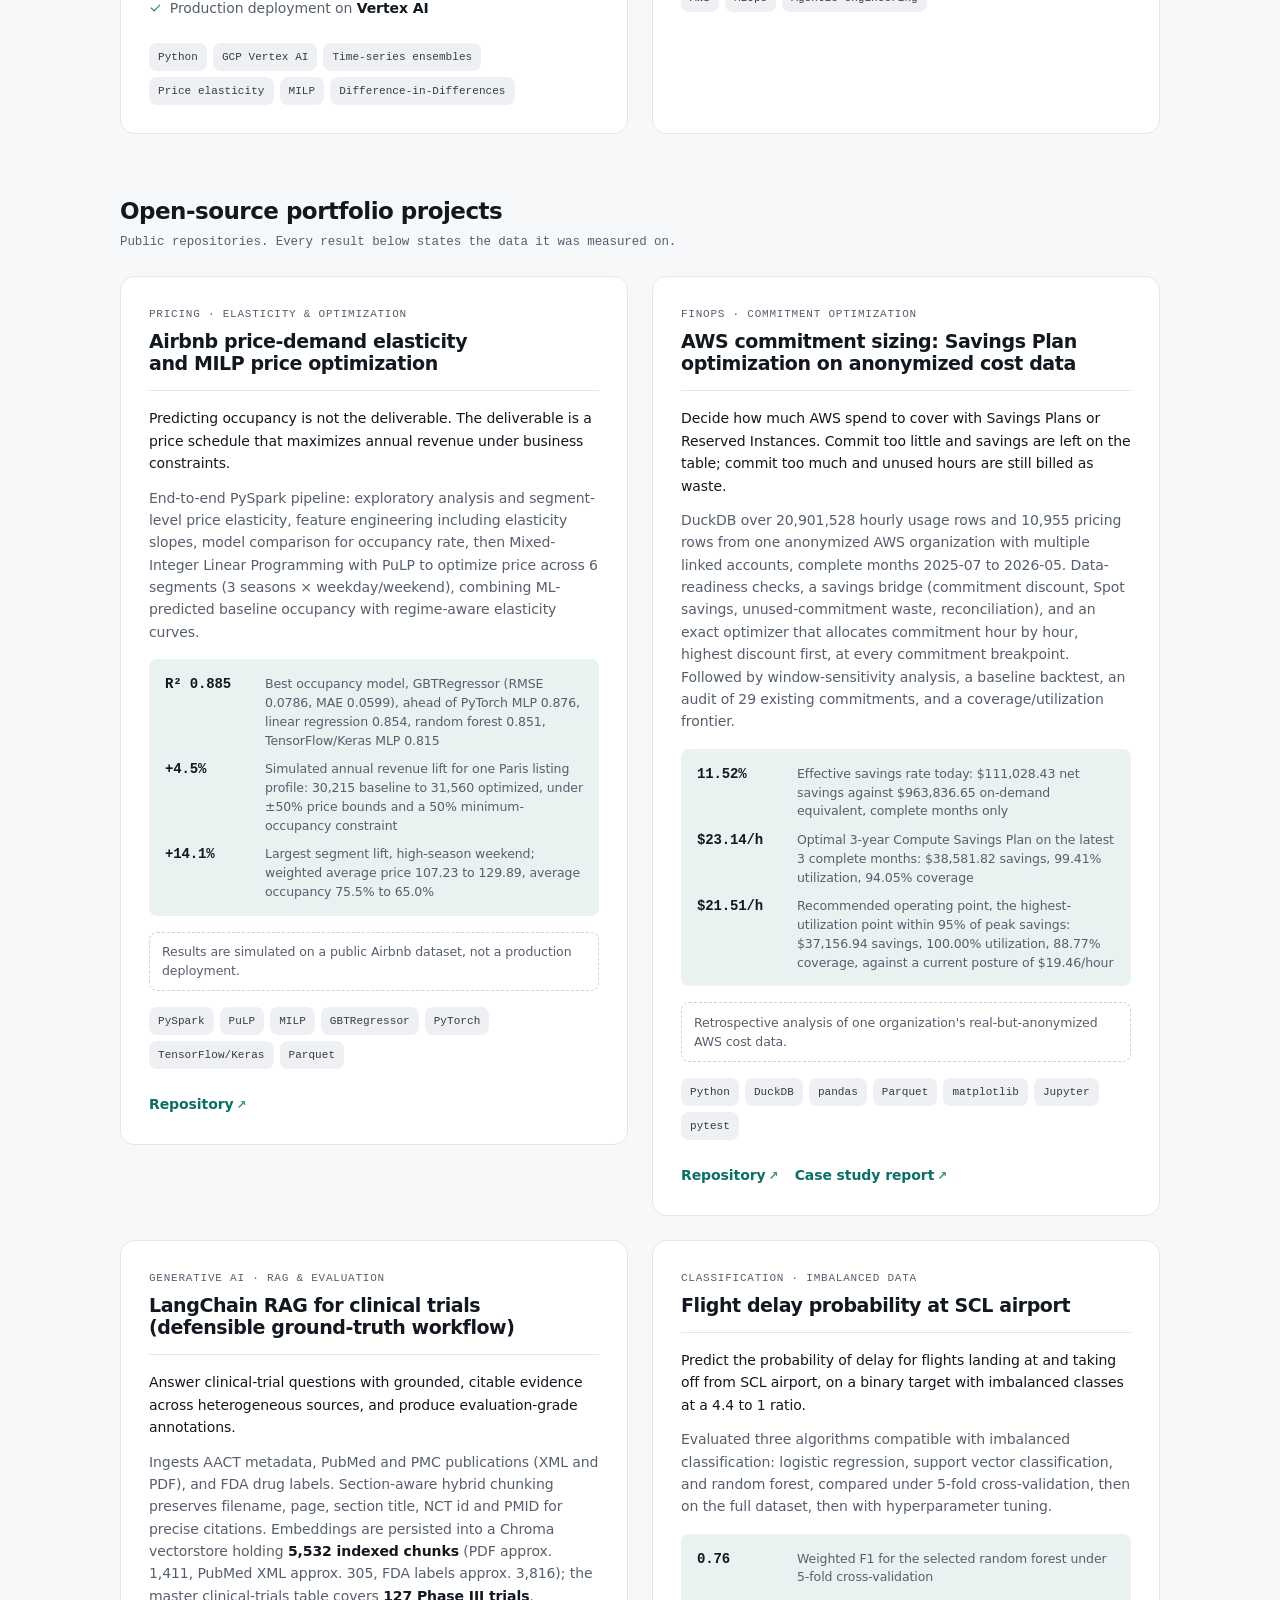
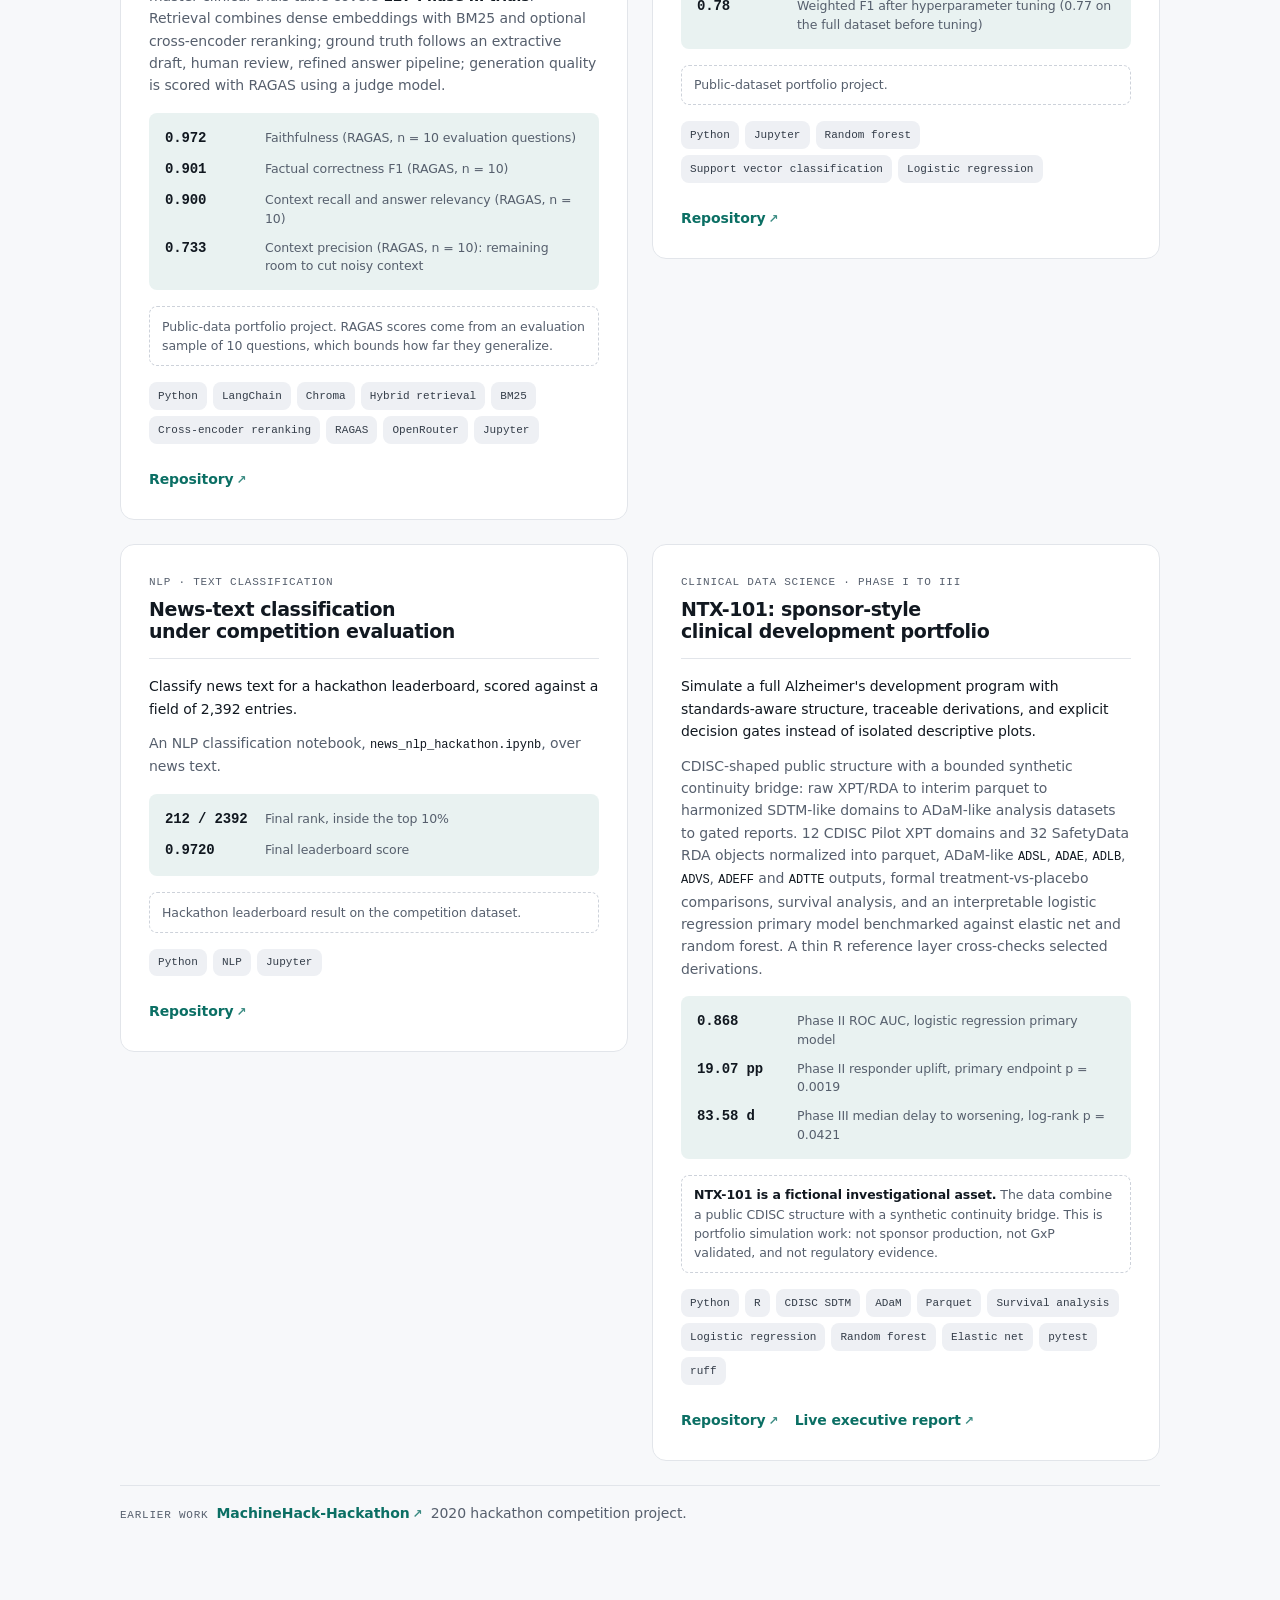
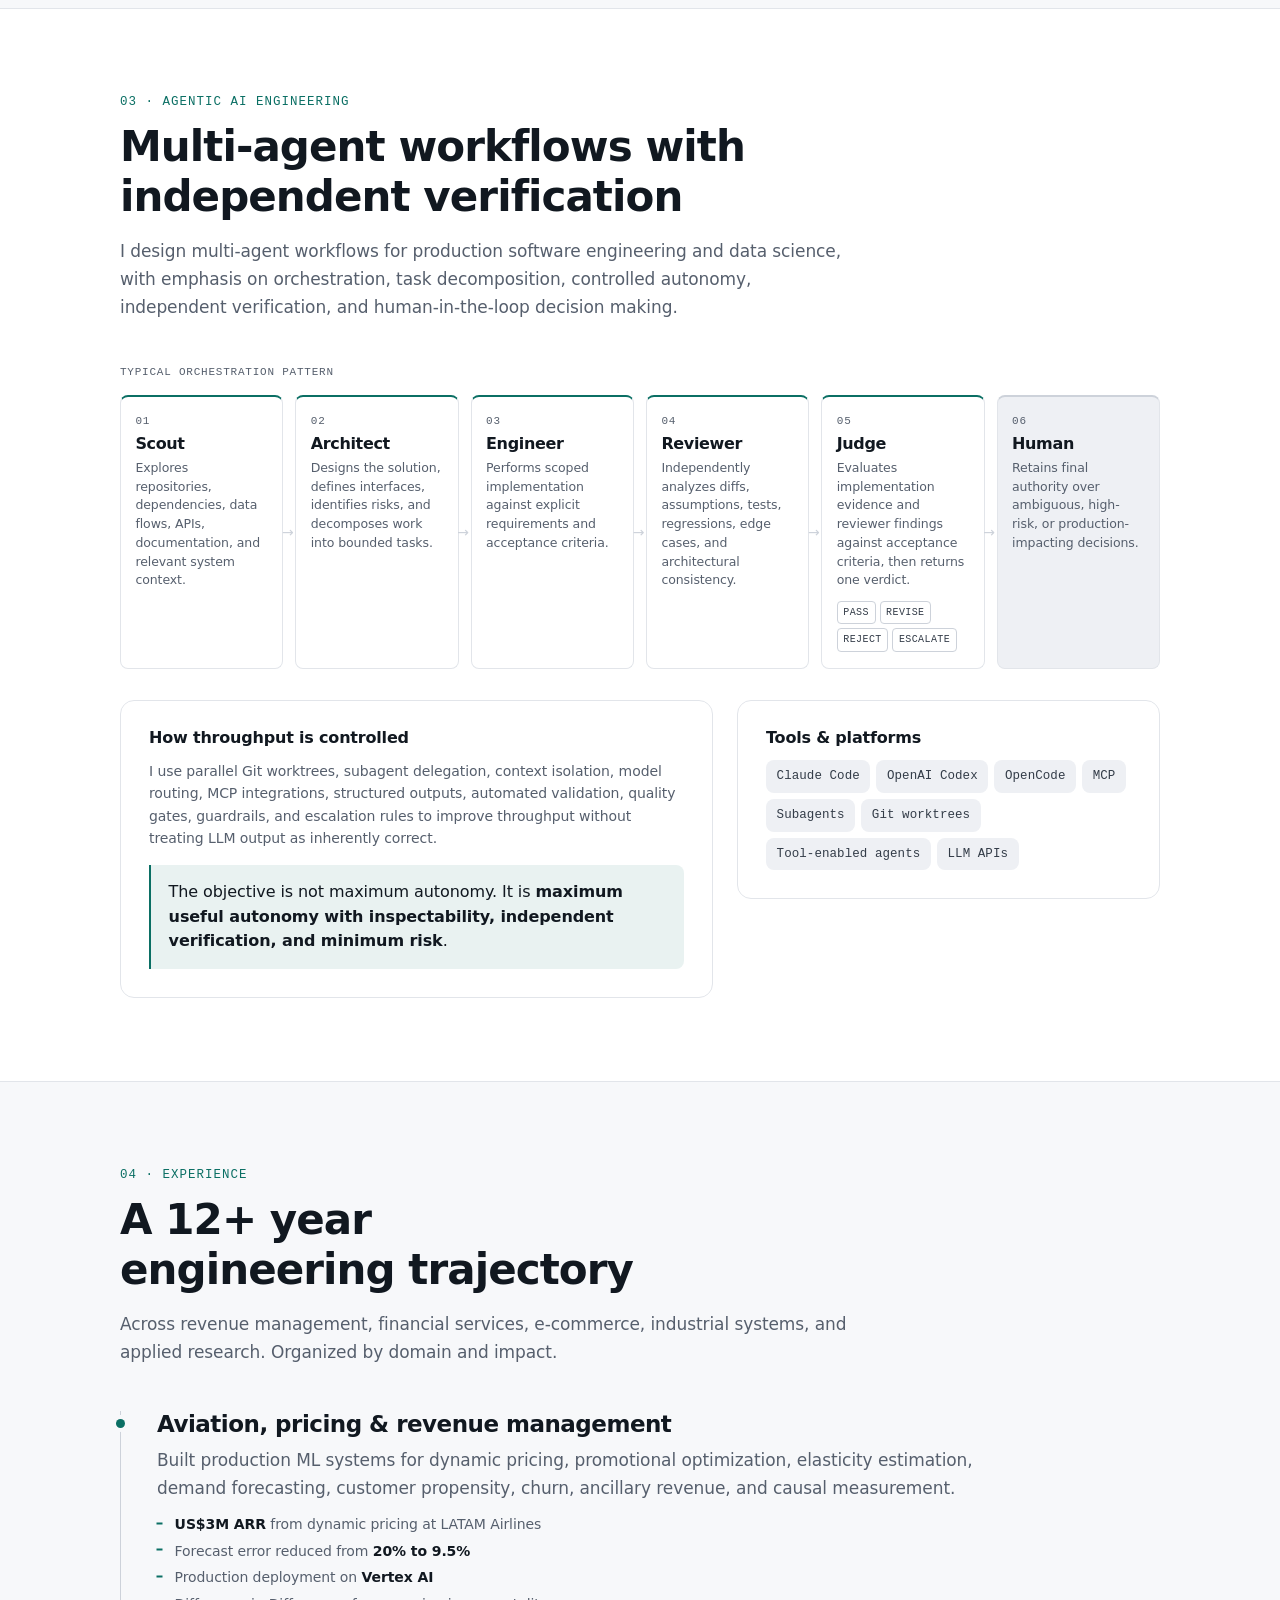
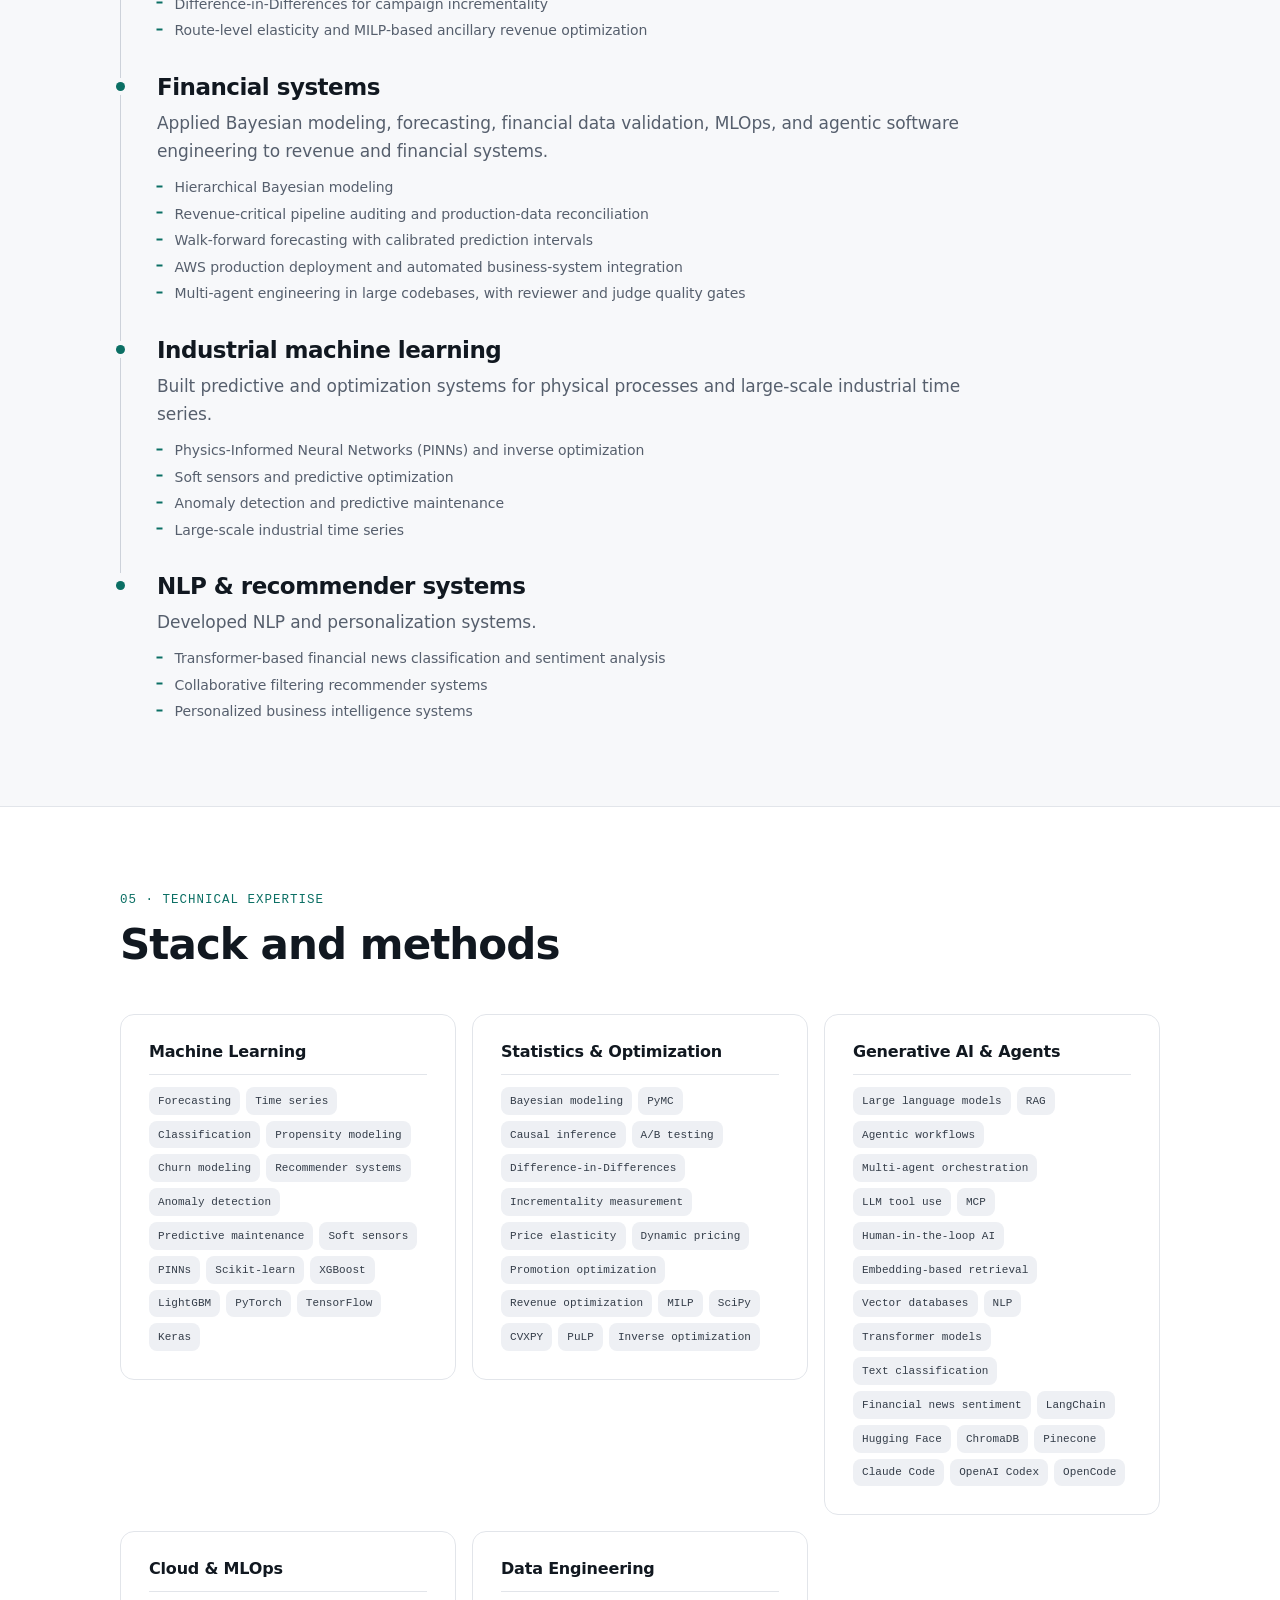
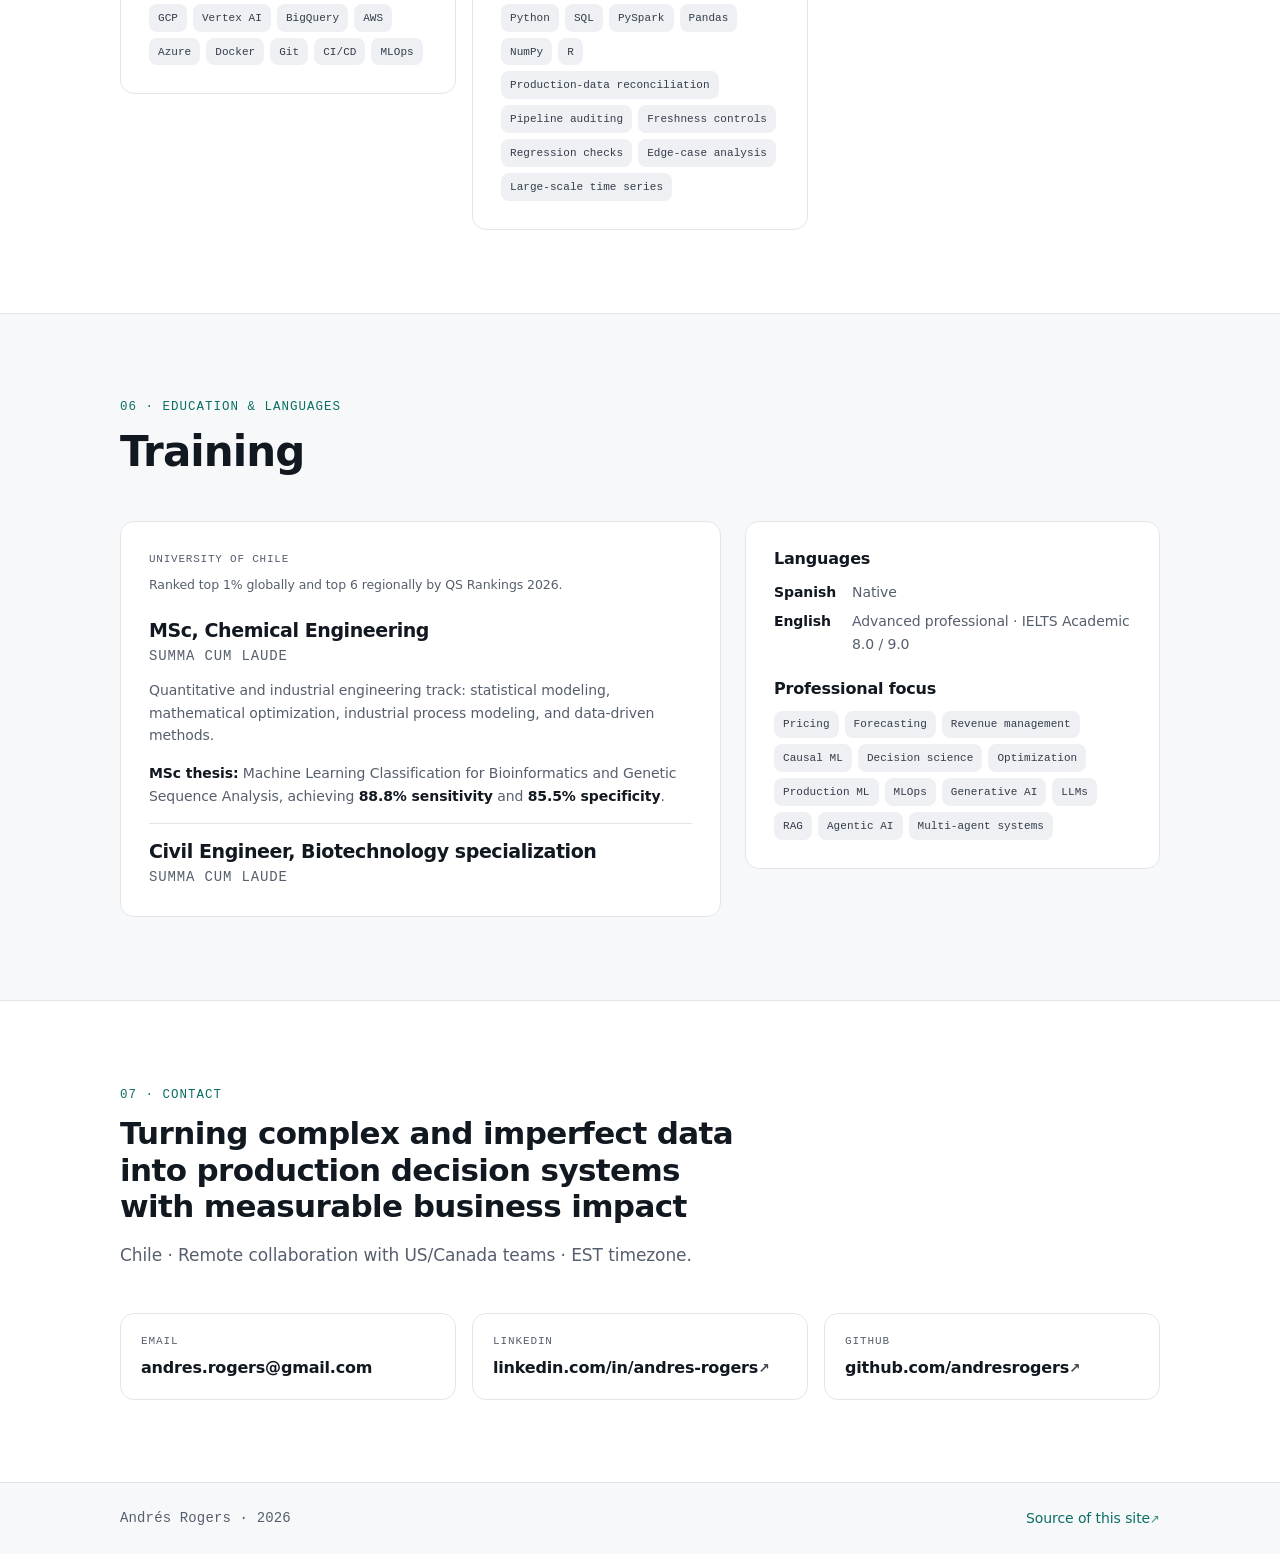
==== commit baf0ae12: "Shorten AWS commitment sizing caveat" ====
--- a/index.html
+++ b/index.html
@@ -463,8 +463,6 @@
           </ul>
           <p class="caveat">
             Retrospective analysis of one organization's real-but-anonymized AWS cost data.
-            Forward-looking forecasting and multi-instrument commitment baskets are not yet
-            implemented.
           </p>
           <ul class="chips" aria-label="Stack">
             <li class="chip">Python</li>
